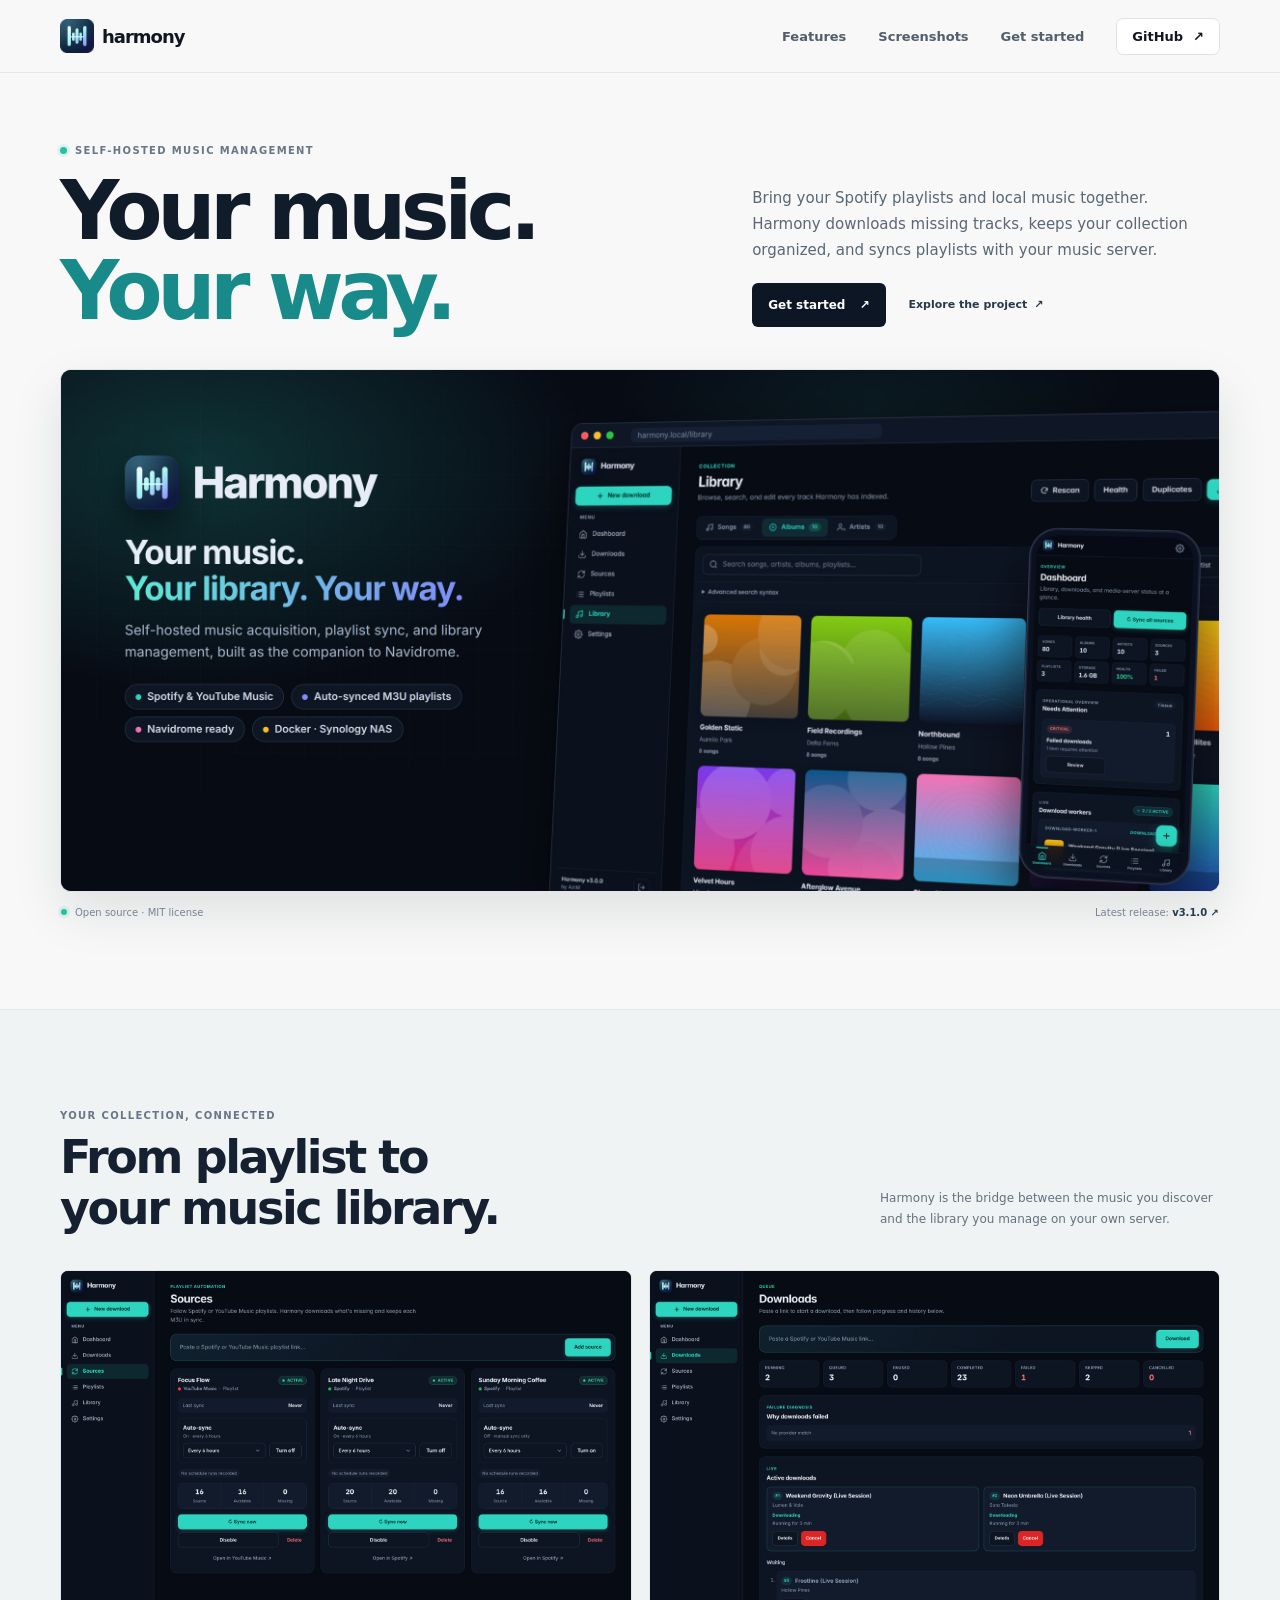
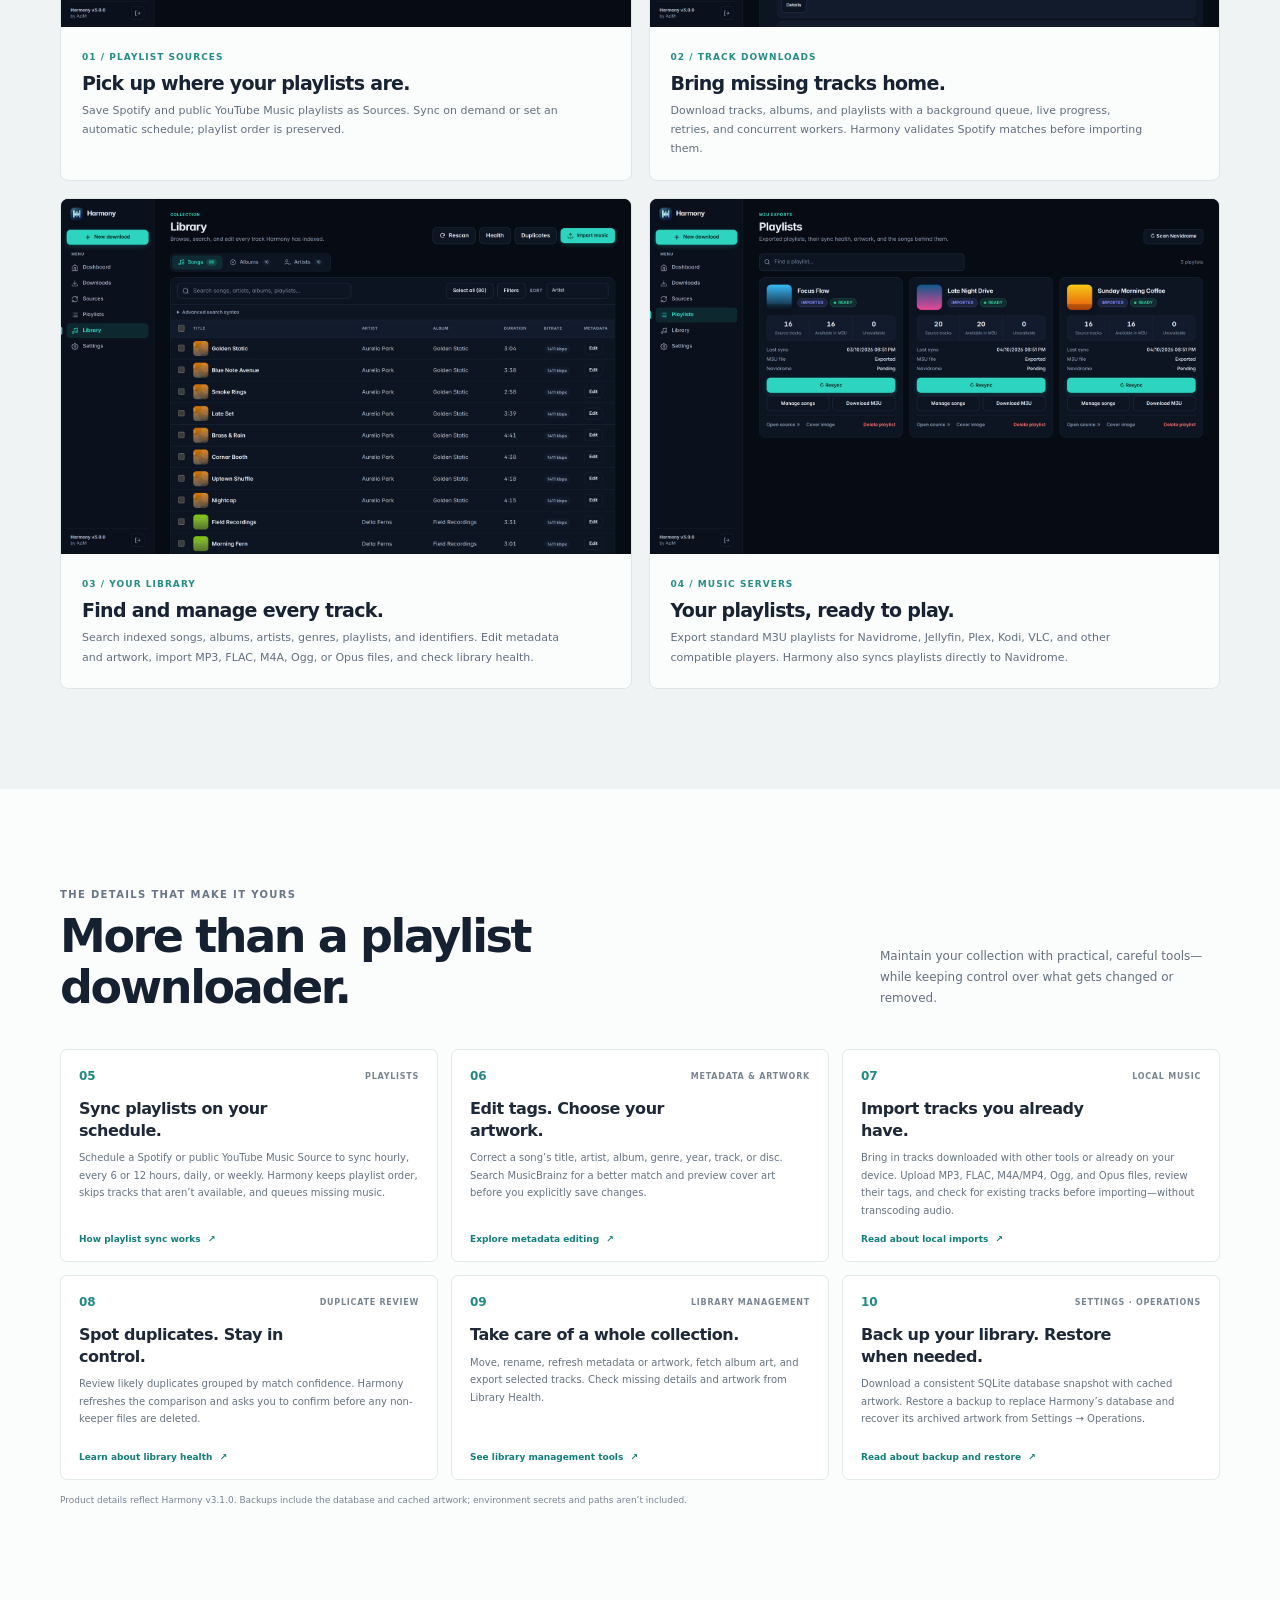
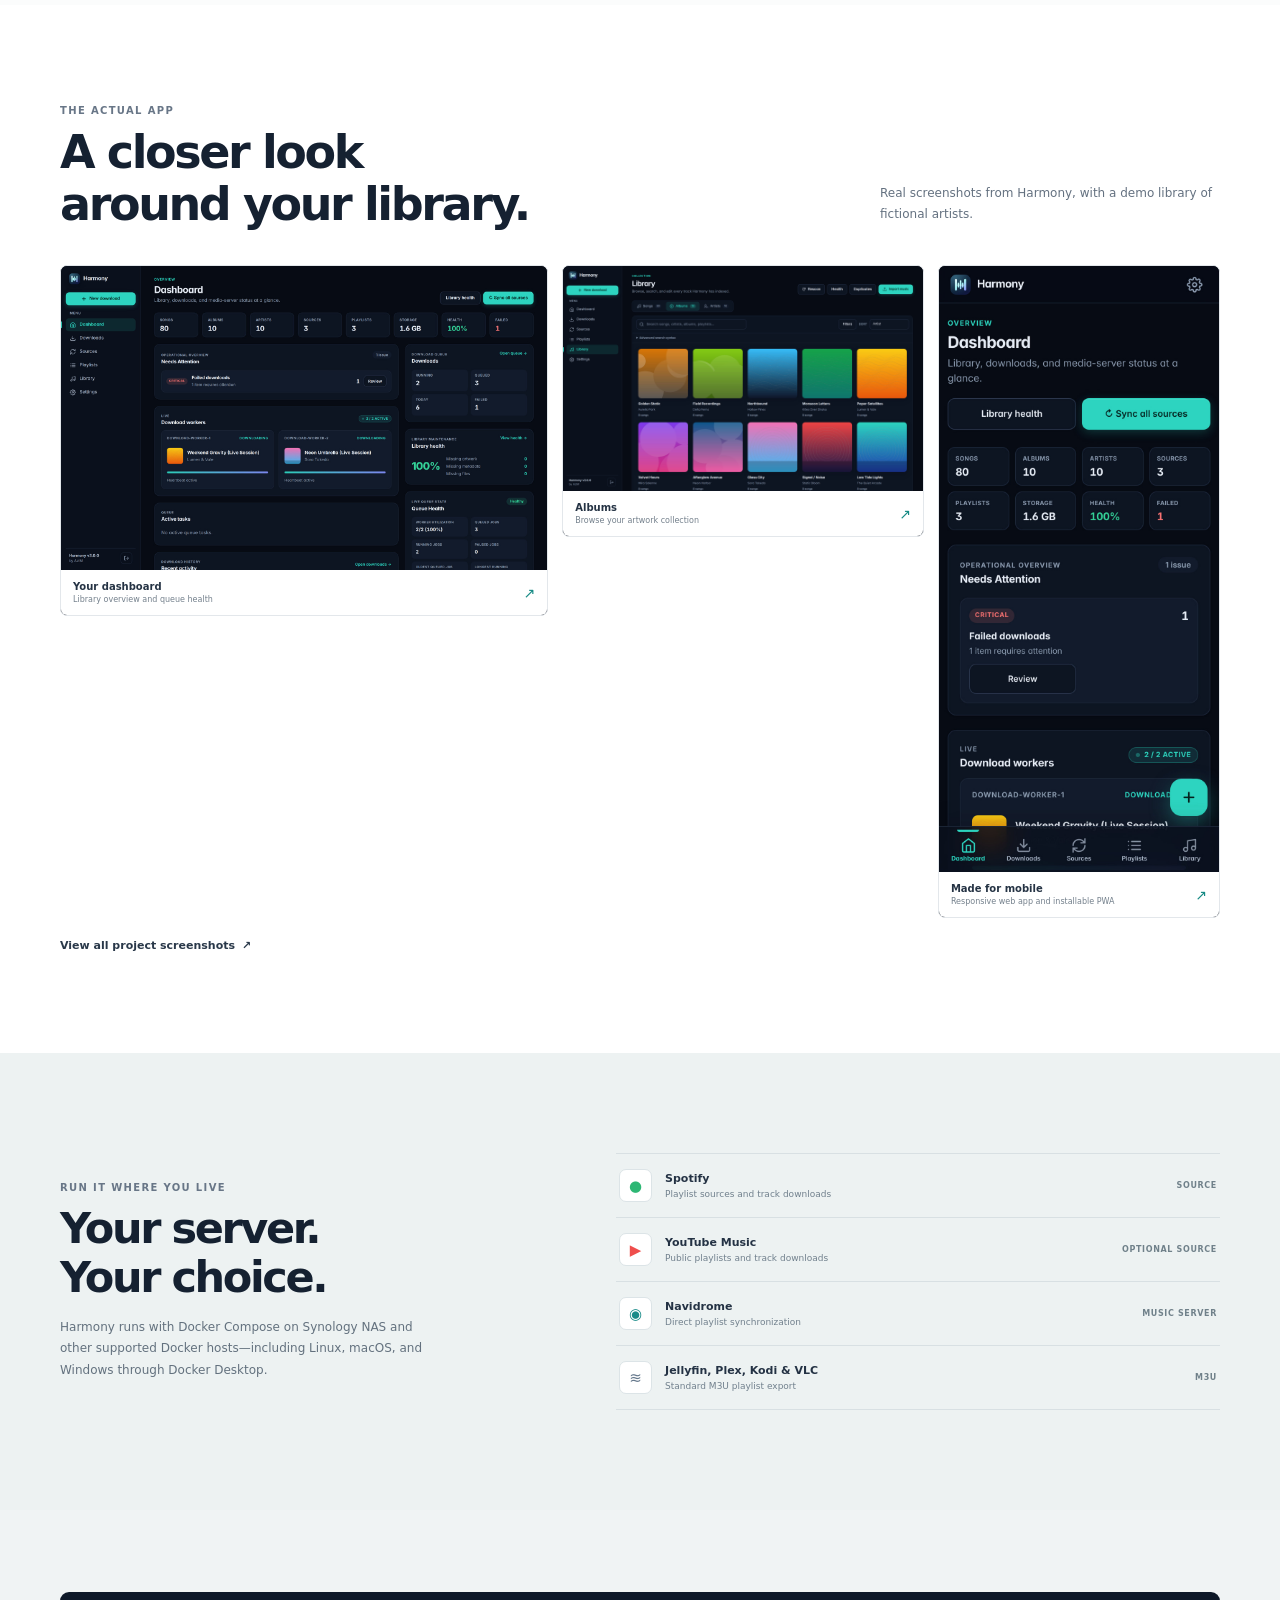
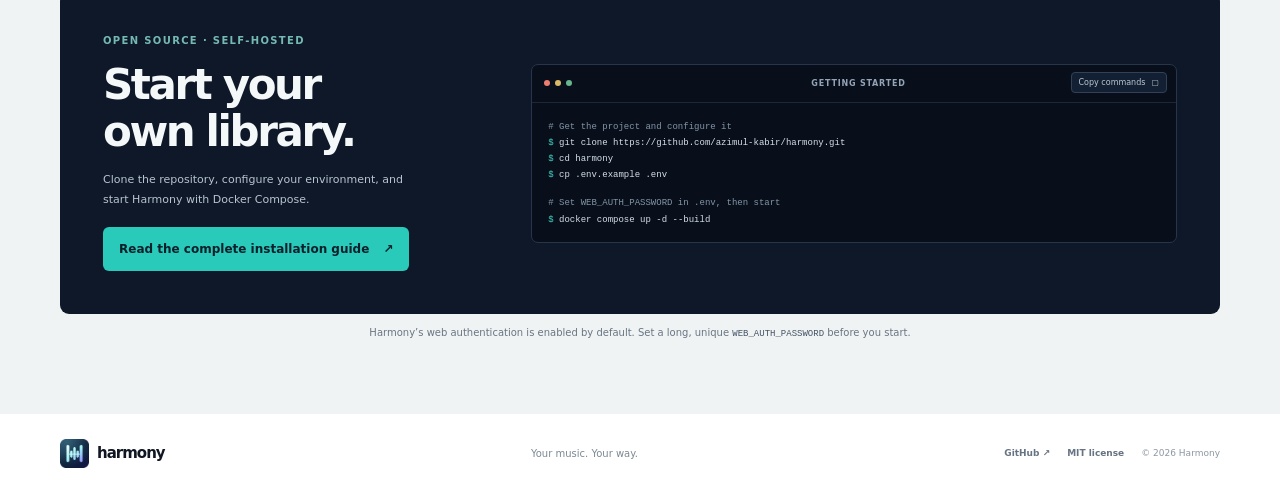
==== index.html @ 3bcc6cc0 "Build Harmony project landing page Use project screenshots and document Harmony features.  Co-author" ====
<!doctype html>
<html lang="en">
  <head>
    <meta charset="utf-8">
    <meta name="viewport" content="width=device-width, initial-scale=1">
    <meta name="theme-color" content="#f7f8f7">
    <meta name="description" content="Harmony is a self-hosted music management platform that downloads, synchronizes, organizes, and manages your Spotify library for Navidrome and other media servers.">
    <title>Harmony — Your music. Your way.</title>
    <link rel="icon" type="image/png" href="assets/logo.png">
    <link rel="stylesheet" href="styles.css">
    <script src="script.js" defer></script>
  </head>
  <body>
    <header class="site-header">
      <nav class="nav container" aria-label="Main navigation">
        <a class="brand" href="#" aria-label="Harmony home">
          <img src="assets/logo.png" alt="" width="36" height="36">
          <span>harmony</span>
        </a>
        <button class="menu-toggle" type="button" aria-expanded="false" aria-controls="nav-links" aria-label="Open navigation">
          <span></span><span></span>
        </button>
        <div class="nav-links" id="nav-links">
          <a href="#features">Features</a>
          <a href="#screenshots">Screenshots</a>
          <a href="#setup">Get started</a>
          <a class="nav-github" href="https://github.com/azimul-kabir/harmony" target="_blank" rel="noreferrer">
            GitHub <span aria-hidden="true">↗</span>
          </a>
        </div>
      </nav>
    </header>

    <main>
      <section class="hero">
        <div class="container">
          <div class="hero-heading">
            <div>
              <p class="eyebrow"><span class="live-dot"></span> SELF-HOSTED MUSIC MANAGEMENT</p>
              <h1>Your music.<br><span>Your way.</span></h1>
            </div>
            <div class="hero-intro">
              <p>Bring your Spotify playlists and local music together. Harmony downloads missing tracks, keeps your collection organized, and syncs playlists with your music server.</p>
              <div class="hero-actions">
                <a class="button button-dark" href="#setup">Get started <span aria-hidden="true">↗</span></a>
                <a class="text-link" href="https://github.com/azimul-kabir/harmony" target="_blank" rel="noreferrer">Explore the project <span aria-hidden="true">↗</span></a>
              </div>
            </div>
          </div>

          <figure class="hero-image">
            <img src="assets/hero.jpg" alt="Harmony's original project hero artwork, showing its desktop and mobile music-management interface" width="2400" height="1080" fetchpriority="high">
          </figure>

          <div class="hero-meta">
            <span><span class="live-dot"></span> Open source · MIT license</span>
            <span class="hero-release">Latest release: <a href="https://github.com/azimul-kabir/harmony/releases/tag/v3.1.0" target="_blank" rel="noreferrer">v3.1.0 ↗</a></span>
          </div>
        </div>
      </section>

      <section class="features section-pad" id="features">
        <div class="container">
          <div class="section-heading">
            <div>
              <p class="eyebrow">YOUR COLLECTION, CONNECTED</p>
              <h2>From playlist to<br>your music library.</h2>
            </div>
            <p>Harmony is the bridge between the music you discover and the library you manage on your own server.</p>
          </div>

          <div class="feature-grid">
            <article class="feature-card">
              <div class="feature-image"><img src="assets/screenshots/desktop-sources.jpg" alt="Harmony Sources page with saved playlists and synchronization controls" width="1600" height="1000" loading="lazy"></div>
              <div class="feature-copy">
                <span class="feature-number">01 / PLAYLIST SOURCES</span>
                <h3>Pick up where your playlists are.</h3>
                <p>Save Spotify and public YouTube Music playlists as Sources. Sync on demand or set an automatic schedule; playlist order is preserved.</p>
              </div>
            </article>

            <article class="feature-card">
              <div class="feature-image"><img src="assets/screenshots/desktop-downloads.jpg" alt="Harmony Downloads page with queue status and track-download details" width="1600" height="1000" loading="lazy"></div>
              <div class="feature-copy">
                <span class="feature-number">02 / TRACK DOWNLOADS</span>
                <h3>Bring missing tracks home.</h3>
                <p>Download tracks, albums, and playlists with a background queue, live progress, retries, and concurrent workers. Harmony validates Spotify matches before importing them.</p>
              </div>
            </article>

            <article class="feature-card">
              <div class="feature-image"><img src="assets/screenshots/desktop-library.jpg" alt="Harmony Library showing searchable and editable indexed tracks" width="1600" height="1000" loading="lazy"></div>
              <div class="feature-copy">
                <span class="feature-number">03 / YOUR LIBRARY</span>
                <h3>Find and manage every track.</h3>
                <p>Search indexed songs, albums, artists, genres, playlists, and identifiers. Edit metadata and artwork, import MP3, FLAC, M4A, Ogg, or Opus files, and check library health.</p>
              </div>
            </article>

            <article class="feature-card">
              <div class="feature-image"><img src="assets/screenshots/desktop-playlists.jpg" alt="Harmony Playlists page with exported playlists and synchronization status" width="1600" height="1000" loading="lazy"></div>
              <div class="feature-copy">
                <span class="feature-number">04 / MUSIC SERVERS</span>
                <h3>Your playlists, ready to play.</h3>
                <p>Export standard M3U playlists for Navidrome, Jellyfin, Plex, Kodi, VLC, and other compatible players. Harmony also syncs playlists directly to Navidrome.</p>
              </div>
            </article>
          </div>
        </div>
      </section>

      <section class="feature-details section-pad" id="feature-details">
        <div class="container">
          <div class="section-heading">
            <div>
              <p class="eyebrow">THE DETAILS THAT MAKE IT YOURS</p>
              <h2>More than a playlist<br>downloader.</h2>
            </div>
            <p>Maintain your collection with practical, careful tools—while keeping control over what gets changed or removed.</p>
          </div>

          <div class="capability-grid">
            <article class="capability-card">
              <div class="capability-top"><span class="capability-index">05</span><span class="capability-tag">PLAYLISTS</span></div>
              <h3>Sync playlists on your schedule.</h3>
              <p>Schedule a Spotify or public YouTube Music Source to sync hourly, every 6 or 12 hours, daily, or weekly. Harmony keeps playlist order, skips tracks that aren’t available, and queues missing music.</p>
              <a class="capability-link" href="https://github.com/azimul-kabir/harmony#playlist-management" target="_blank" rel="noreferrer">How playlist sync works <span aria-hidden="true">↗</span></a>
            </article>
            <article class="capability-card">
              <div class="capability-top"><span class="capability-index">06</span><span class="capability-tag">METADATA &amp; ARTWORK</span></div>
              <h3>Edit tags. Choose your artwork.</h3>
              <p>Correct a song’s title, artist, album, genre, year, track, or disc. Search MusicBrainz for a better match and preview cover art before you explicitly save changes.</p>
              <a class="capability-link" href="https://github.com/azimul-kabir/harmony#edit-metadata-and-artwork" target="_blank" rel="noreferrer">Explore metadata editing <span aria-hidden="true">↗</span></a>
            </article>
            <article class="capability-card">
              <div class="capability-top"><span class="capability-index">07</span><span class="capability-tag">LOCAL MUSIC</span></div>
              <h3>Import tracks you already have.</h3>
              <p>Bring in tracks downloaded with other tools or already on your device. Upload MP3, FLAC, M4A/MP4, Ogg, and Opus files, review their tags, and check for existing tracks before importing—without transcoding audio.</p>
              <a class="capability-link" href="https://github.com/azimul-kabir/harmony#L163" target="_blank" rel="noreferrer">Read about local imports <span aria-hidden="true">↗</span></a>
            </article>
            <article class="capability-card">
              <div class="capability-top"><span class="capability-index">08</span><span class="capability-tag">DUPLICATE REVIEW</span></div>
              <h3>Spot duplicates. Stay in control.</h3>
              <p>Review likely duplicates grouped by match confidence. Harmony refreshes the comparison and asks you to confirm before any non-keeper files are deleted.</p>
              <a class="capability-link" href="https://github.com/azimul-kabir/harmony#analytics-and-library-health" target="_blank" rel="noreferrer">Learn about library health <span aria-hidden="true">↗</span></a>
            </article>
            <article class="capability-card">
              <div class="capability-top"><span class="capability-index">09</span><span class="capability-tag">LIBRARY MANAGEMENT</span></div>
              <h3>Take care of a whole collection.</h3>
              <p>Move, rename, refresh metadata or artwork, fetch album art, and export selected tracks. Check missing details and artwork from Library Health.</p>
              <a class="capability-link" href="https://github.com/azimul-kabir/harmony#bulk-library-operations" target="_blank" rel="noreferrer">See library management tools <span aria-hidden="true">↗</span></a>
            </article>
            <article class="capability-card">
              <div class="capability-top"><span class="capability-index">10</span><span class="capability-tag">SETTINGS · OPERATIONS</span></div>
              <h3>Back up your library. Restore when needed.</h3>
              <p>Download a consistent SQLite database snapshot with cached artwork. Restore a backup to replace Harmony’s database and recover its archived artwork from Settings → Operations.</p>
              <a class="capability-link" href="https://github.com/azimul-kabir/harmony/blob/main/docs/releases/v3.1.0.md#operations" target="_blank" rel="noreferrer">Read about backup and restore <span aria-hidden="true">↗</span></a>
            </article>
          </div>
          <p class="capability-footnote">Product details reflect Harmony v3.1.0. Backups include the database and cached artwork; environment secrets and paths aren’t included.</p>
        </div>
      </section>

      <section class="library-showcase section-pad" id="screenshots">
        <div class="container">
          <div class="section-heading">
            <div>
              <p class="eyebrow">THE ACTUAL APP</p>
              <h2>A closer look<br>around your library.</h2>
            </div>
            <p>Real screenshots from Harmony, with a demo library of fictional artists.</p>
          </div>
          <div class="screenshot-grid">
            <figure class="screenshot-card screenshot-wide">
              <img src="assets/screenshots/desktop-dashboard.jpg" alt="Harmony dashboard with library totals, live download workers, and queue health" width="1600" height="1000" loading="lazy">
              <figcaption><span><strong>Your dashboard</strong><small>Library overview and queue health</small></span><span class="image-arrow" aria-hidden="true">↗</span></figcaption>
            </figure>
            <figure class="screenshot-card">
              <img src="assets/screenshots/desktop-albums.jpg" alt="Harmony album grid with locally cached album artwork" width="1600" height="1000" loading="lazy">
              <figcaption><span><strong>Albums</strong><small>Browse your artwork collection</small></span><span class="image-arrow" aria-hidden="true">↗</span></figcaption>
            </figure>
            <figure class="screenshot-card mobile-shot">
              <img src="assets/screenshots/mobile-dashboard.jpg" alt="Harmony mobile dashboard, with compact library stats and bottom navigation" width="800" height="1000" loading="lazy">
              <figcaption><span><strong>Made for mobile</strong><small>Responsive web app and installable PWA</small></span><span class="image-arrow" aria-hidden="true">↗</span></figcaption>
            </figure>
          </div>
          <a class="text-link full-gallery-link" href="https://github.com/azimul-kabir/harmony/tree/main/docs/images/screenshots" target="_blank" rel="noreferrer">View all project screenshots <span aria-hidden="true">↗</span></a>
        </div>
      </section>

      <section class="integrations section-pad">
        <div class="container integrations-grid">
          <div class="integrations-copy">
            <p class="eyebrow">RUN IT WHERE YOU LIVE</p>
            <h2>Your server.<br>Your choice.</h2>
            <p>Harmony runs with Docker Compose on Synology NAS and other supported Docker hosts—including Linux, macOS, and Windows through Docker Desktop.</p>
          </div>
          <div class="integration-list">
            <div class="integration-row"><span class="integration-mark mark-spotify">●</span><span><strong>Spotify</strong><small>Playlist sources and track downloads</small></span><span class="integration-type">SOURCE</span></div>
            <div class="integration-row"><span class="integration-mark mark-youtube">▶</span><span><strong>YouTube Music</strong><small>Public playlists and track downloads</small></span><span class="integration-type">OPTIONAL SOURCE</span></div>
            <div class="integration-row"><span class="integration-mark mark-navidrome">◉</span><span><strong>Navidrome</strong><small>Direct playlist synchronization</small></span><span class="integration-type">MUSIC SERVER</span></div>
            <div class="integration-row"><span class="integration-mark mark-m3u">≋</span><span><strong>Jellyfin, Plex, Kodi &amp; VLC</strong><small>Standard M3U playlist export</small></span><span class="integration-type">M3U</span></div>
          </div>
        </div>
      </section>

      <section class="setup section-pad" id="setup">
        <div class="container">
          <div class="setup-card">
            <div class="setup-copy">
              <p class="eyebrow">OPEN SOURCE · SELF-HOSTED</p>
              <h2>Start your<br>own library.</h2>
              <p>Clone the repository, configure your environment, and start Harmony with Docker Compose.</p>
              <a class="button button-light" href="https://github.com/azimul-kabir/harmony#installation" target="_blank" rel="noreferrer">Read the complete installation guide <span aria-hidden="true">↗</span></a>
            </div>
            <div class="terminal-card">
              <div class="terminal-bar"><span class="terminal-lights"><i></i><i></i><i></i></span><span>GETTING STARTED</span><span class="terminal-shell">bash</span></div>
              <div class="terminal-content">
                <p><span class="terminal-comment"># Get the project and configure it</span><br><span class="terminal-prompt">$</span> git clone https://github.com/azimul-kabir/harmony.git<br><span class="terminal-prompt">$</span> cd harmony<br><span class="terminal-prompt">$</span> cp .env.example .env</p>
                <p><span class="terminal-comment"># Set WEB_AUTH_PASSWORD in .env, then start</span><br><span class="terminal-prompt">$</span> docker compose up -d --build</p>
              </div>
              <button class="copy-button" type="button" data-copy="git clone https://github.com/azimul-kabir/harmony.git&#10;cd harmony&#10;cp .env.example .env&#10;# Set WEB_AUTH_PASSWORD in .env&#10;docker compose up -d --build">
                <span class="copy-label" aria-live="polite">Copy commands</span><span aria-hidden="true">▢</span>
              </button>
            </div>
          </div>
          <p class="setup-note">Harmony’s web authentication is enabled by default. Set a long, unique <code>WEB_AUTH_PASSWORD</code> before you start.</p>
        </div>
      </section>
    </main>

    <footer class="site-footer">
      <div class="container footer-inner">
        <a class="brand footer-brand" href="#"><img src="assets/logo.png" alt="" width="30" height="30"><span>harmony</span></a>
        <p>Your music. Your way.</p>
        <div class="footer-links">
          <a href="https://github.com/azimul-kabir/harmony" target="_blank" rel="noreferrer">GitHub ↗</a>
          <a href="https://github.com/azimul-kabir/harmony#license" target="_blank" rel="noreferrer">MIT license</a>
          <span>© <span id="year"></span> Harmony</span>
        </div>
      </div>
    </footer>
  </body>
</html>
---- styles.css ----
:root {
  color-scheme: light;
  --paper: #f7f8f7;
  --white: #fff;
  --ink: #101722;
  --muted: #637080;
  --line: #e4e8ec;
  --navy: #0d1625;
  --teal: #25c9b9;
  --teal-dark: #107f7b;
  --font-body: 'Avenir Next', Avenir, system-ui, sans-serif;
  --font-display: 'Avenir Next', Avenir, system-ui, sans-serif;
}

* { box-sizing: border-box; }
html { scroll-behavior: smooth; scroll-padding-top: 88px; }
body { margin: 0; background: var(--paper); color: var(--ink); font-family: var(--font-body); font-size: 15px; -webkit-font-smoothing: antialiased; }
a { color: inherit; text-decoration: none; }
button { font: inherit; }
img { display: block; max-width: 100%; }
.container { width: min(1160px, calc(100% - 64px)); margin: 0 auto; }
.site-header { position: sticky; z-index: 10; top: 0; border-bottom: 1px solid rgba(15, 25, 39, .08); background: rgba(247, 248, 247, .92); backdrop-filter: blur(16px); }
.nav { height: 72px; display: flex; align-items: center; justify-content: space-between; }
.brand { display: inline-flex; align-items: center; gap: 8px; font-family: var(--font-display); font-size: 18px; font-weight: 800; letter-spacing: -1px; }
.brand img { width: 34px; height: 34px; object-fit: contain; }
.nav-links { display: flex; align-items: center; gap: 32px; color: #515e6c; font-size: 13px; font-weight: 600; }
.nav-links a:not(.nav-github):hover, .footer-links a:hover { color: var(--teal-dark); }
.nav-github { display: inline-flex; align-items: center; gap: 10px; padding: 10px 15px; border: 1px solid #dce2e8; border-radius: 7px; color: var(--ink); background: white; }
.nav-github:hover { border-color: #aebdc8; }
.menu-toggle { display: none; }
.hero { padding: 72px 0 0; }
.hero-heading { display: grid; grid-template-columns: 1fr .74fr; gap: 60px; align-items: end; margin-bottom: 37px; }
.eyebrow { display: flex; align-items: center; gap: 8px; margin: 0 0 15px; color: #687687; font-size: 10px; font-weight: 700; letter-spacing: 1.35px; }
.live-dot { width: 7px; height: 7px; flex: 0 0 7px; border-radius: 50%; background: #25bfa4; box-shadow: 0 0 0 3px rgba(37, 191, 164, .12); }
h1, h2, h3, p { margin-top: 0; }
h1, h2, h3 { font-family: var(--font-display); }
.hero h1 { margin: 0; color: #111c2a; font-size: clamp(54px, 7vw, 82px); font-weight: 600; letter-spacing: -5.5px; line-height: .98; }
.hero h1 span { color: #178a89; }
.hero-intro { padding-bottom: 5px; }
.hero-intro > p { max-width: 450px; margin-bottom: 19px; color: #596776; font-size: 15px; line-height: 1.75; }
.hero-actions { display: flex; align-items: center; gap: 23px; }
.button { min-height: 44px; display: inline-flex; align-items: center; justify-content: center; gap: 14px; padding: 0 16px; border-radius: 6px; font-size: 12px; font-weight: 700; transition: background .2s ease, transform .2s ease; }
.button:hover { transform: translateY(-1px); }
.button-dark { background: var(--navy); color: white; }
.button-dark:hover { background: #202e41; }
.text-link { display: inline-flex; align-items: center; gap: 7px; color: #293849; font-size: 11px; font-weight: 700; }
.text-link:hover { color: var(--teal-dark); }
.hero-image { overflow: hidden; margin: 0; border: 1px solid #e2e6e8; border-radius: 11px; background: #111925; box-shadow: 0 20px 50px rgba(24, 39, 52, .1); }
.hero-image img { width: 100%; height: auto; }
.hero-meta { display: flex; justify-content: space-between; padding: 15px 1px 0; color: #778392; font-size: 10px; }
.hero-meta > span:first-child { display: flex; align-items: center; gap: 8px; }
.hero-meta .live-dot { width: 6px; height: 6px; flex-basis: 6px; }
.hero-release a { color: #283c50; font-weight: 700; }
.section-pad { padding: 100px 0; }
.features { margin-top: 91px; border-top: 1px solid var(--line); background: #f0f3f4; }
.section-heading { display: flex; justify-content: space-between; align-items: end; gap: 32px; margin-bottom: 35px; }
.section-heading .eyebrow { margin-bottom: 11px; }
.section-heading h2, .integrations h2, .setup h2 { margin: 0; color: #152131; font-size: clamp(34px, 4vw, 46px); font-weight: 600; letter-spacing: -2.4px; line-height: 1.12; }
.section-heading > p { max-width: 340px; margin: 0 0 5px; color: #647180; font-size: 12px; line-height: 1.75; }
.feature-grid { display: grid; grid-template-columns: repeat(2, minmax(0, 1fr)); gap: 17px; }
.feature-card { overflow: hidden; border: 1px solid #e0e5e9; border-radius: 8px; background: #fbfcfc; }
.feature-image { overflow: hidden; aspect-ratio: 1.6; background: var(--navy); }
.feature-image img { width: 100%; height: 100%; object-fit: cover; object-position: top center; transition: transform .35s ease; }
.feature-card:hover .feature-image img { transform: scale(1.018); }
.feature-copy { padding: 19px 21px 21px; }
.feature-number { color: #278b89; font-size: 9px; font-weight: 700; letter-spacing: 1.05px; }
.feature-copy h3 { margin: 8px 0 7px; color: #172333; font-size: 19px; font-weight: 600; letter-spacing: -.7px; }
.feature-copy p { max-width: 480px; margin: 0; color: #627081; font-size: 11px; line-height: 1.75; }
.feature-details { background: #fbfcfc; }
.capability-grid { display: grid; grid-template-columns: repeat(3, minmax(0, 1fr)); gap: 13px; }
.capability-card { display: flex; min-width: 0; flex-direction: column; min-height: 205px; padding: 19px 18px 17px; border: 1px solid #e2e7ea; border-radius: 7px; background: #fff; }
.capability-top { display: flex; align-items: center; justify-content: space-between; gap: 8px; margin-bottom: 15px; }
.capability-index { color: #218982; font-family: var(--font-display); font-size: 12px; font-weight: 700; }
.capability-tag { color: #788592; font-size: 8px; font-weight: 700; letter-spacing: .75px; }
.capability-card h3 { max-width: 270px; margin: 0 0 8px; color: #1d2938; font-size: 16px; font-weight: 600; letter-spacing: -.45px; line-height: 1.35; }
.capability-card > p:not(.capability-footnote) { margin: 0 0 15px; color: #657382; font-size: 10px; line-height: 1.75; }
.capability-link { display: inline-flex; align-items: center; gap: 7px; align-self: flex-start; margin-top: auto; color: #137e7b; font-size: 9px; font-weight: 700; }
.capability-link:hover { color: #0c5654; }
.capability-footnote { margin: 15px 0 0; color: #788491; font-size: 9px; }
.library-showcase { background: #fff; }
.screenshot-grid { display: grid; grid-template-columns: 1.35fr 1fr .78fr; gap: 14px; align-items: start; }
.screenshot-card { min-width: 0; overflow: hidden; margin: 0; border: 1px solid #e3e7eb; border-radius: 7px; background: #0d1420; }
.screenshot-card > img { width: 100%; height: auto; }
.screenshot-card figcaption { display: flex; align-items: center; justify-content: space-between; gap: 10px; padding: 11px 12px; background: #fff; }
.screenshot-card figcaption > span:first-child { display: flex; min-width: 0; flex-direction: column; gap: 3px; }
.screenshot-card figcaption strong { color: #253344; font-size: 10px; }
.screenshot-card figcaption small { color: #74808c; font-size: 8px; }
.image-arrow { color: #158a84; font-size: 14px; }
.full-gallery-link { margin-top: 21px; }
.integrations { background: #edf2f2; }
.integrations-grid { display: grid; grid-template-columns: .78fr 1fr; gap: 85px; align-items: center; }
.integrations-copy .eyebrow { margin-bottom: 11px; }
.integrations h2 { font-size: 43px; }
.integrations-copy > p:last-child { max-width: 375px; margin: 16px 0 0; color: #63717e; font-size: 12px; line-height: 1.8; }
.integration-list { border-top: 1px solid #d8e0e3; }
.integration-row { display: flex; align-items: center; gap: 13px; padding: 15px 3px; border-bottom: 1px solid #d8e0e3; }
.integration-mark { width: 33px; height: 33px; display: grid; flex: 0 0 33px; place-items: center; border: 1px solid #dce4e7; border-radius: 7px; background: #fff; font-size: 15px; }
.mark-spotify { color: #2db774; }
.mark-youtube { color: #ef4e4c; }
.mark-navidrome { color: #188b88; }
.mark-m3u { color: #65788c; }
.integration-row > span:nth-child(2) { display: flex; min-width: 0; flex: 1; flex-direction: column; gap: 4px; }
.integration-row strong { color: #243244; font-size: 11px; }
.integration-row small { color: #71808d; font-size: 9px; }
.integration-type { color: #70818a; font-size: 8px; font-weight: 700; letter-spacing: .65px; text-align: right; }
.setup { padding: 82px 0 75px; background: #f0f3f4; }
.setup-card { display: grid; grid-template-columns: .74fr 1.26fr; gap: 49px; align-items: center; padding: 43px; border-radius: 9px; background: #0e1828; color: white; }
.setup .eyebrow { color: #75b9b3; }
.setup h2 { color: #f5f8f9; font-size: 42px; }
.setup-copy > p:not(.eyebrow) { max-width: 310px; margin: 15px 0 18px; color: #b8c3d0; font-size: 11px; line-height: 1.75; }
.button-light { background: #2acabb; color: #09202a; }
.button-light:hover { background: #72e1d4; }
.terminal-card { position: relative; overflow: hidden; border: 1px solid #26354a; border-radius: 7px; background: #080f1b; }
.terminal-bar { height: 38px; display: flex; align-items: center; justify-content: space-between; padding: 0 12px; border-bottom: 1px solid #1c2837; color: #94a4b7; font-size: 8px; font-weight: 700; letter-spacing: .8px; }
.terminal-lights { display: flex; gap: 5px; }
.terminal-lights i { width: 6px; height: 6px; border-radius: 50%; background: #546c7d; }
.terminal-lights i:first-child { background: #ec7d70; }
.terminal-lights i:nth-child(2) { background: #d9ba68; }
.terminal-lights i:nth-child(3) { background: #67b68d; }
.terminal-shell { color: #8092a6; font-weight: 500; letter-spacing: 0; }
.terminal-content { padding: 16px 16px 14px; }
.terminal-content p { margin: 0 0 12px; color: #d6dfe9; font-family: 'SFMono-Regular', Consolas, monospace; font-size: 9px; line-height: 1.8; overflow-wrap: anywhere; }
.terminal-content p:last-child { margin-bottom: 0; }
.terminal-comment { color: #8295a6; }
.terminal-prompt { color: #43d2c3; }
.copy-button { position: absolute; top: 7px; right: 9px; display: inline-flex; align-items: center; gap: 6px; padding: 5px 7px; border: 1px solid #314156; border-radius: 4px; background: #132033; color: #b8c8d3; cursor: pointer; font-size: 8px; }
.copy-button:hover { border-color: #398d89; color: white; }
.setup-note { margin: 13px 0 0; color: #687582; font-size: 10px; text-align: center; }
.setup-note code { color: #425263; font-family: 'SFMono-Regular', Consolas, monospace; font-size: 9px; }
.site-footer { padding: 25px 0; background: white; }
.footer-inner { display: flex; align-items: center; justify-content: space-between; gap: 20px; }
.footer-brand { font-size: 15px; }
.footer-brand img { width: 29px; height: 29px; }
.footer-inner > p { margin: 0; color: #7c8893; font-size: 10px; }
.footer-links { display: flex; align-items: center; gap: 17px; color: #667382; font-size: 9px; }
.footer-links a { font-weight: 600; }
.footer-links span { color: #8b96a1; }

@media (prefers-reduced-motion: reduce) {
  *, *::before, *::after { scroll-behavior: auto !important; animation-duration: .01ms !important; animation-iteration-count: 1 !important; transition-duration: .01ms !important; }
}
@media (max-width: 840px) {
  .container { width: min(100% - 44px, 680px); }
  .hero { padding-top: 54px; }
  .hero-heading { grid-template-columns: 1fr; gap: 19px; }
  .hero-intro { max-width: 550px; }
  .hero-intro > p { margin-bottom: 14px; }
  .section-pad { padding: 77px 0; }
  .features { margin-top: 68px; }
  .section-heading { align-items: start; flex-direction: column; gap: 12px; }
  .section-heading > p { max-width: 440px; }
  .screenshot-grid { grid-template-columns: 1fr 1fr; align-items: start; }
  .screenshot-wide { grid-column: span 2; }
  .mobile-shot { width: 73%; justify-self: center; }
  .integrations-grid { grid-template-columns: 1fr; gap: 32px; }
  .integrations-copy > p:last-child { max-width: 490px; }
  .setup-card { grid-template-columns: 1fr; gap: 26px; padding: 32px; }
  .setup-copy > p:not(.eyebrow) { max-width: 510px; }
  .footer-inner { flex-wrap: wrap; }
}
@media (max-width: 600px) {
  .container { width: calc(100% - 36px); }
  .nav { height: 64px; }
  .menu-toggle { width: 38px; height: 38px; display: flex; flex-direction: column; align-items: center; justify-content: center; gap: 5px; border: 1px solid #dbe1e5; border-radius: 6px; background: transparent; cursor: pointer; }
  .menu-toggle span { width: 16px; height: 1.5px; background: #1a2633; transition: transform .2s ease; }
  .menu-toggle[aria-expanded="true"] span:first-child { transform: translateY(3.25px) rotate(45deg); }
  .menu-toggle[aria-expanded="true"] span:last-child { transform: translateY(-3.25px) rotate(-45deg); }
  .nav-links { position: absolute; top: 63px; right: 0; left: 0; display: none; flex-direction: column; align-items: stretch; gap: 0; padding: 8px 18px 16px; border-bottom: 1px solid var(--line); background: var(--paper); }
  .nav-links.is-open { display: flex; }
  .nav-links > a:not(.nav-github) { padding: 13px 0; border-bottom: 1px solid var(--line); }
  .nav-github { justify-content: center; margin-top: 11px; }
  .hero { padding-top: 43px; }
  .hero-heading { gap: 16px; margin-bottom: 25px; }
  .hero h1 { font-size: clamp(54px, 13vw, 72px); letter-spacing: -4px; }
  .hero-intro > p { font-size: 13px; }
  .hero-actions { flex-wrap: wrap; gap: 13px; }
  .hero-image { margin-right: -3px; margin-left: -3px; border-radius: 6px; }
  .hero-meta { align-items: start; gap: 12px; font-size: 9px; }
  .section-pad { padding: 61px 0; }
  .features { margin-top: 58px; }
  .section-heading h2, .integrations h2, .setup h2 { font-size: 35px; letter-spacing: -1.8px; }
  .feature-grid { grid-template-columns: 1fr; gap: 13px; }
  .capability-grid { grid-template-columns: 1fr; gap: 10px; }
  .capability-card { min-height: 0; padding: 17px; }
  .capability-top { margin-bottom: 11px; }
  .feature-image { aspect-ratio: 1.47; }
  .feature-copy { padding: 16px; }
  .feature-copy h3 { font-size: 17px; }
  .feature-copy p { font-size: 10px; }
  .screenshot-grid { grid-template-columns: 1fr; gap: 13px; }
  .screenshot-wide { grid-column: span 1; }
  .mobile-shot { width: 68%; }
  .integration-row { gap: 9px; padding: 13px 1px; }
  .integration-mark { width: 30px; height: 30px; flex-basis: 30px; font-size: 13px; }
  .integration-row strong { font-size: 10px; }
  .integration-row small { font-size: 8px; }
  .integration-type { font-size: 7px; letter-spacing: .3px; }
  .setup { padding: 58px 0; }
  .setup-card { gap: 23px; padding: 25px 18px; }
  .setup-copy > p:not(.eyebrow) { max-width: 340px; }
  .terminal-content { padding: 15px 11px 13px; }
  .terminal-content p { font-size: 8px; }
  .copy-button { top: 7px; right: 6px; gap: 4px; padding: 4px; font-size: 7px; }
  .footer-inner { justify-content: space-between; }
  .footer-inner > p { order: 3; width: 100%; }
  .footer-links { gap: 12px; font-size: 8px; }
}
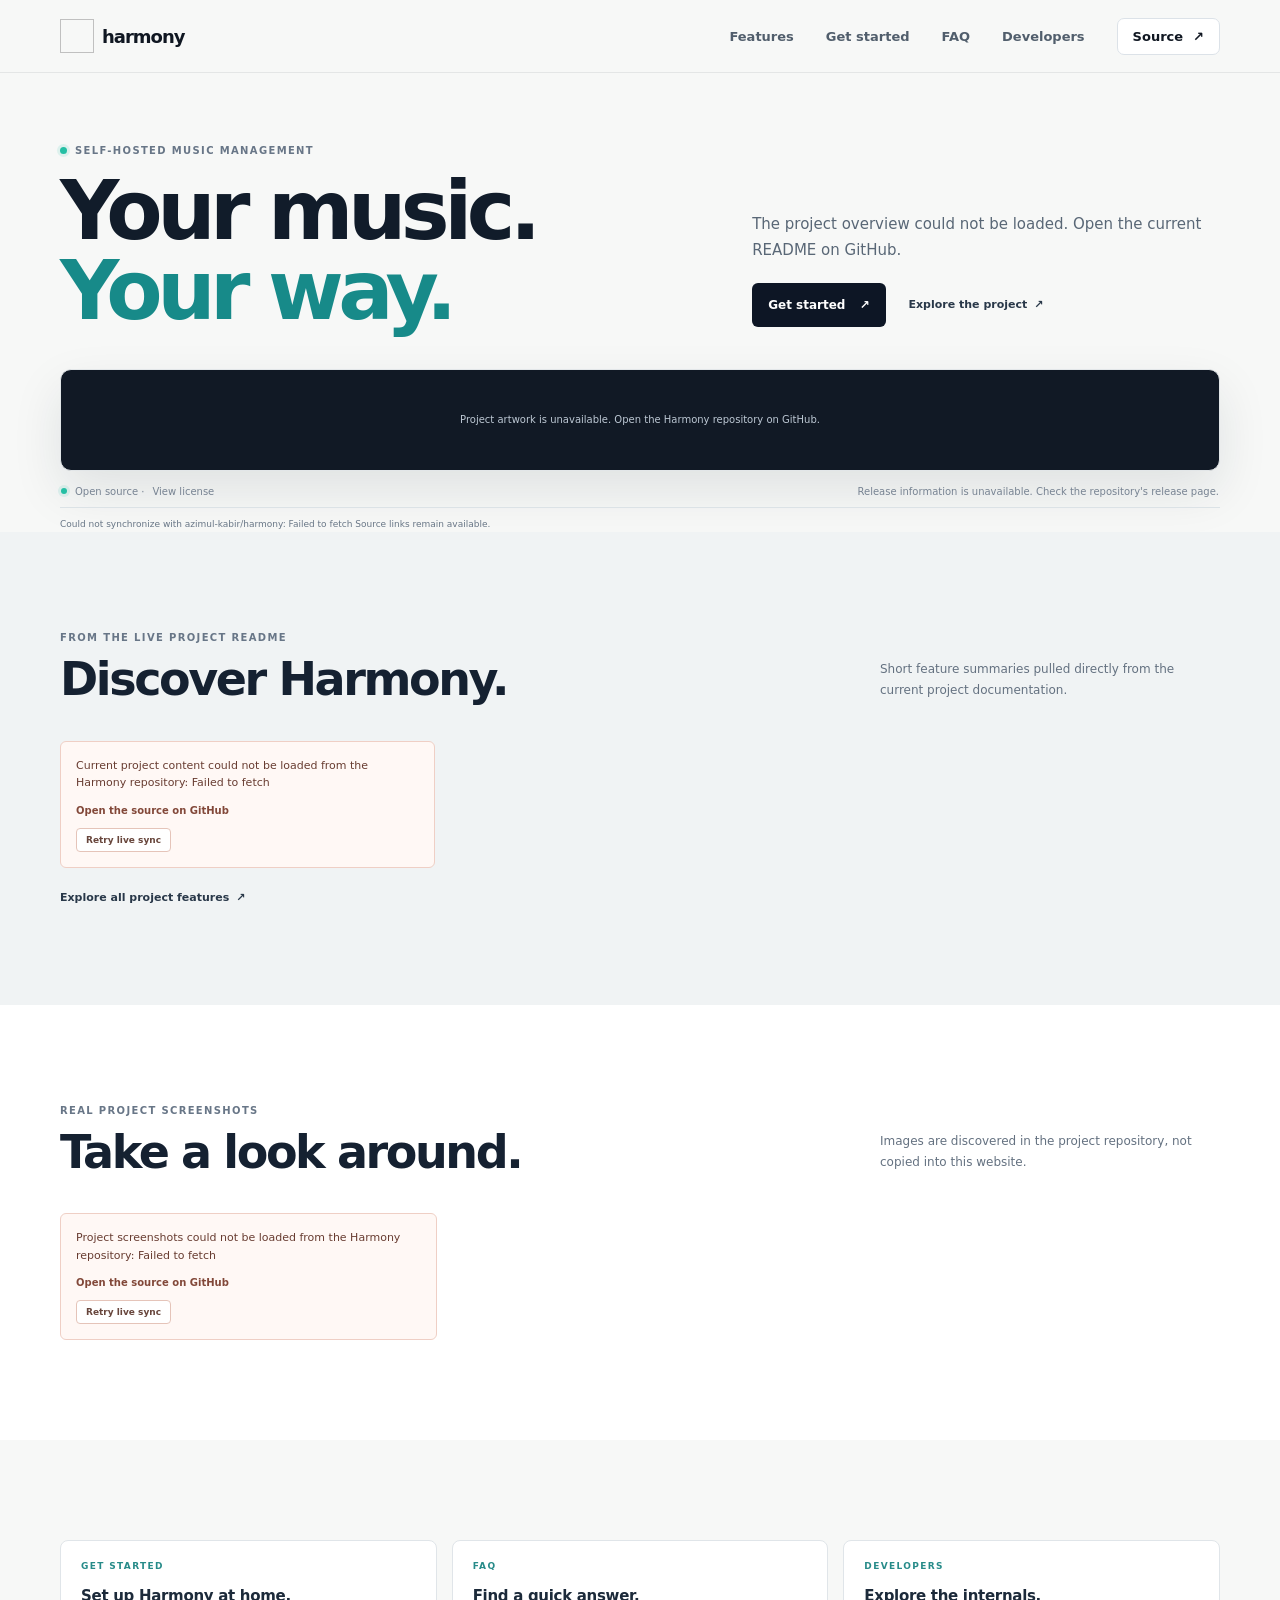
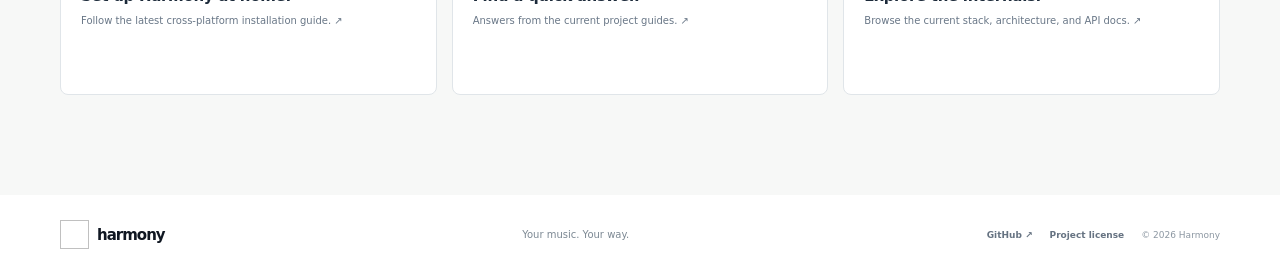
==== commit 76d9accb: "Build live-synced Harmony developer site Co-authored-by: Copilot App <223556219+Copilot@users.norepl" ====
--- a/index.html
+++ b/index.html
@@ -4,35 +4,22 @@
     <meta charset="utf-8">
     <meta name="viewport" content="width=device-width, initial-scale=1">
     <meta name="theme-color" content="#f7f8f7">
-    <meta name="description" content="Harmony is a self-hosted music management platform that downloads, synchronizes, organizes, and manages your Spotify library for Navidrome and other media servers.">
+    <meta name="description" content="Explore Harmony, a self-hosted music library. Read the live user guide, features, frequently asked questions, and developer docs from its source repository.">
+    <link rel="canonical" href="https://harmony.azimulkabir.com/">
+    <meta property="og:type" content="website">
+    <meta property="og:title" content="Harmony — Your music. Your way.">
+    <meta property="og:description" content="Explore Harmony's live project documentation, setup guide, and developer resources.">
+    <meta property="og:url" content="https://harmony.azimulkabir.com/">
     <title>Harmony — Your music. Your way.</title>
-    <link rel="icon" type="image/png" href="assets/logo.png">
+    <link id="site-icon" rel="icon" type="image/png">
     <link rel="stylesheet" href="styles.css">
+    <script src="site-shell.js" defer></script>
     <script src="script.js" defer></script>
   </head>
-  <body>
-    <header class="site-header">
-      <nav class="nav container" aria-label="Main navigation">
-        <a class="brand" href="#" aria-label="Harmony home">
-          <img src="assets/logo.png" alt="" width="36" height="36">
-          <span>harmony</span>
-        </a>
-        <button class="menu-toggle" type="button" aria-expanded="false" aria-controls="nav-links" aria-label="Open navigation">
-          <span></span><span></span>
-        </button>
-        <div class="nav-links" id="nav-links">
-          <a href="#features">Features</a>
-          <a href="#screenshots">Screenshots</a>
-          <a href="#setup">Get started</a>
-          <a class="nav-github" href="https://github.com/azimul-kabir/harmony" target="_blank" rel="noreferrer">
-            GitHub <span aria-hidden="true">↗</span>
-          </a>
-        </div>
-      </nav>
-    </header>
-
+  <body data-page="home">
+    <div data-site-header></div>
     <main>
-      <section class="hero">
+      <section class="hero home-hero">
         <div class="container">
           <div class="hero-heading">
             <div>
@@ -40,205 +27,57 @@
               <h1>Your music.<br><span>Your way.</span></h1>
             </div>
             <div class="hero-intro">
-              <p>Bring your Spotify playlists and local music together. Harmony downloads missing tracks, keeps your collection organized, and syncs playlists with your music server.</p>
+              <p id="project-overview" aria-live="polite">Loading the current project overview…</p>
               <div class="hero-actions">
-                <a class="button button-dark" href="#setup">Get started <span aria-hidden="true">↗</span></a>
+                <a class="button button-dark" href="get-started.html">Get started <span aria-hidden="true">↗</span></a>
                 <a class="text-link" href="https://github.com/azimul-kabir/harmony" target="_blank" rel="noreferrer">Explore the project <span aria-hidden="true">↗</span></a>
               </div>
             </div>
           </div>
+          <figure class="hero-image">
+            <img id="project-hero" alt="Harmony project artwork loaded from its source repository" fetchpriority="high">
+          </figure>
+          <div class="hero-meta">
+            <span><span class="live-dot"></span> Open source · <a id="hero-license-link" href="https://github.com/azimul-kabir/harmony" target="_blank" rel="noreferrer">View license</a></span>
+            <span id="release-status">Checking the latest release…</span>
+          </div>
+          <p class="source-status" data-source-status>Fetching live project information…</p>
+        </div>
+      </section>
 
-          <figure class="hero-image">
-            <img src="assets/hero.jpg" alt="Harmony's original project hero artwork, showing its desktop and mobile music-management interface" width="2400" height="1080" fetchpriority="high">
-          </figure>
+      <section class="home-highlights section-pad">
+        <div class="container">
+          <div class="section-heading">
+            <div><p class="eyebrow">FROM THE LIVE PROJECT README</p><h2>Discover Harmony.</h2></div>
+            <p>Short feature summaries pulled directly from the current project documentation.</p>
+          </div>
+          <div class="feature-grid live-content" id="home-highlights" aria-live="polite">
+            <p class="source-loading">Loading project highlights…</p>
+          </div>
+          <a class="text-link section-more-link" href="features.html">Explore all project features <span aria-hidden="true">↗</span></a>
+        </div>
+      </section>
 
-          <div class="hero-meta">
-            <span><span class="live-dot"></span> Open source · MIT license</span>
-            <span class="hero-release">Latest release: <a href="https://github.com/azimul-kabir/harmony/releases/tag/v3.1.0" target="_blank" rel="noreferrer">v3.1.0 ↗</a></span>
+      <section class="library-showcase section-pad home-gallery">
+        <div class="container">
+          <div class="section-heading">
+            <div><p class="eyebrow">REAL PROJECT SCREENSHOTS</p><h2>Take a look around.</h2></div>
+            <p>Images are discovered in the project repository, not copied into this website.</p>
+          </div>
+          <div class="screenshot-grid live-content" id="live-gallery" aria-live="polite">
+            <p class="source-loading">Loading project screenshots…</p>
           </div>
         </div>
       </section>
 
-      <section class="features section-pad" id="features">
-        <div class="container">
-          <div class="section-heading">
-            <div>
-              <p class="eyebrow">YOUR COLLECTION, CONNECTED</p>
-              <h2>From playlist to<br>your music library.</h2>
-            </div>
-            <p>Harmony is the bridge between the music you discover and the library you manage on your own server.</p>
-          </div>
-
-          <div class="feature-grid">
-            <article class="feature-card">
-              <div class="feature-image"><img src="assets/screenshots/desktop-sources.jpg" alt="Harmony Sources page with saved playlists and synchronization controls" width="1600" height="1000" loading="lazy"></div>
-              <div class="feature-copy">
-                <span class="feature-number">01 / PLAYLIST SOURCES</span>
-                <h3>Pick up where your playlists are.</h3>
-                <p>Save Spotify and public YouTube Music playlists as Sources. Sync on demand or set an automatic schedule; playlist order is preserved.</p>
-              </div>
-            </article>
-
-            <article class="feature-card">
-              <div class="feature-image"><img src="assets/screenshots/desktop-downloads.jpg" alt="Harmony Downloads page with queue status and track-download details" width="1600" height="1000" loading="lazy"></div>
-              <div class="feature-copy">
-                <span class="feature-number">02 / TRACK DOWNLOADS</span>
-                <h3>Bring missing tracks home.</h3>
-                <p>Download tracks, albums, and playlists with a background queue, live progress, retries, and concurrent workers. Harmony validates Spotify matches before importing them.</p>
-              </div>
-            </article>
-
-            <article class="feature-card">
-              <div class="feature-image"><img src="assets/screenshots/desktop-library.jpg" alt="Harmony Library showing searchable and editable indexed tracks" width="1600" height="1000" loading="lazy"></div>
-              <div class="feature-copy">
-                <span class="feature-number">03 / YOUR LIBRARY</span>
-                <h3>Find and manage every track.</h3>
-                <p>Search indexed songs, albums, artists, genres, playlists, and identifiers. Edit metadata and artwork, import MP3, FLAC, M4A, Ogg, or Opus files, and check library health.</p>
-              </div>
-            </article>
-
-            <article class="feature-card">
-              <div class="feature-image"><img src="assets/screenshots/desktop-playlists.jpg" alt="Harmony Playlists page with exported playlists and synchronization status" width="1600" height="1000" loading="lazy"></div>
-              <div class="feature-copy">
-                <span class="feature-number">04 / MUSIC SERVERS</span>
-                <h3>Your playlists, ready to play.</h3>
-                <p>Export standard M3U playlists for Navidrome, Jellyfin, Plex, Kodi, VLC, and other compatible players. Harmony also syncs playlists directly to Navidrome.</p>
-              </div>
-            </article>
-          </div>
-        </div>
-      </section>
-
-      <section class="feature-details section-pad" id="feature-details">
-        <div class="container">
-          <div class="section-heading">
-            <div>
-              <p class="eyebrow">THE DETAILS THAT MAKE IT YOURS</p>
-              <h2>More than a playlist<br>downloader.</h2>
-            </div>
-            <p>Maintain your collection with practical, careful tools—while keeping control over what gets changed or removed.</p>
-          </div>
-
-          <div class="capability-grid">
-            <article class="capability-card">
-              <div class="capability-top"><span class="capability-index">05</span><span class="capability-tag">PLAYLISTS</span></div>
-              <h3>Sync playlists on your schedule.</h3>
-              <p>Schedule a Spotify or public YouTube Music Source to sync hourly, every 6 or 12 hours, daily, or weekly. Harmony keeps playlist order, skips tracks that aren’t available, and queues missing music.</p>
-              <a class="capability-link" href="https://github.com/azimul-kabir/harmony#playlist-management" target="_blank" rel="noreferrer">How playlist sync works <span aria-hidden="true">↗</span></a>
-            </article>
-            <article class="capability-card">
-              <div class="capability-top"><span class="capability-index">06</span><span class="capability-tag">METADATA &amp; ARTWORK</span></div>
-              <h3>Edit tags. Choose your artwork.</h3>
-              <p>Correct a song’s title, artist, album, genre, year, track, or disc. Search MusicBrainz for a better match and preview cover art before you explicitly save changes.</p>
-              <a class="capability-link" href="https://github.com/azimul-kabir/harmony#edit-metadata-and-artwork" target="_blank" rel="noreferrer">Explore metadata editing <span aria-hidden="true">↗</span></a>
-            </article>
-            <article class="capability-card">
-              <div class="capability-top"><span class="capability-index">07</span><span class="capability-tag">LOCAL MUSIC</span></div>
-              <h3>Import tracks you already have.</h3>
-              <p>Bring in tracks downloaded with other tools or already on your device. Upload MP3, FLAC, M4A/MP4, Ogg, and Opus files, review their tags, and check for existing tracks before importing—without transcoding audio.</p>
-              <a class="capability-link" href="https://github.com/azimul-kabir/harmony#L163" target="_blank" rel="noreferrer">Read about local imports <span aria-hidden="true">↗</span></a>
-            </article>
-            <article class="capability-card">
-              <div class="capability-top"><span class="capability-index">08</span><span class="capability-tag">DUPLICATE REVIEW</span></div>
-              <h3>Spot duplicates. Stay in control.</h3>
-              <p>Review likely duplicates grouped by match confidence. Harmony refreshes the comparison and asks you to confirm before any non-keeper files are deleted.</p>
-              <a class="capability-link" href="https://github.com/azimul-kabir/harmony#analytics-and-library-health" target="_blank" rel="noreferrer">Learn about library health <span aria-hidden="true">↗</span></a>
-            </article>
-            <article class="capability-card">
-              <div class="capability-top"><span class="capability-index">09</span><span class="capability-tag">LIBRARY MANAGEMENT</span></div>
-              <h3>Take care of a whole collection.</h3>
-              <p>Move, rename, refresh metadata or artwork, fetch album art, and export selected tracks. Check missing details and artwork from Library Health.</p>
-              <a class="capability-link" href="https://github.com/azimul-kabir/harmony#bulk-library-operations" target="_blank" rel="noreferrer">See library management tools <span aria-hidden="true">↗</span></a>
-            </article>
-            <article class="capability-card">
-              <div class="capability-top"><span class="capability-index">10</span><span class="capability-tag">SETTINGS · OPERATIONS</span></div>
-              <h3>Back up your library. Restore when needed.</h3>
-              <p>Download a consistent SQLite database snapshot with cached artwork. Restore a backup to replace Harmony’s database and recover its archived artwork from Settings → Operations.</p>
-              <a class="capability-link" href="https://github.com/azimul-kabir/harmony/blob/main/docs/releases/v3.1.0.md#operations" target="_blank" rel="noreferrer">Read about backup and restore <span aria-hidden="true">↗</span></a>
-            </article>
-          </div>
-          <p class="capability-footnote">Product details reflect Harmony v3.1.0. Backups include the database and cached artwork; environment secrets and paths aren’t included.</p>
-        </div>
-      </section>
-
-      <section class="library-showcase section-pad" id="screenshots">
-        <div class="container">
-          <div class="section-heading">
-            <div>
-              <p class="eyebrow">THE ACTUAL APP</p>
-              <h2>A closer look<br>around your library.</h2>
-            </div>
-            <p>Real screenshots from Harmony, with a demo library of fictional artists.</p>
-          </div>
-          <div class="screenshot-grid">
-            <figure class="screenshot-card screenshot-wide">
-              <img src="assets/screenshots/desktop-dashboard.jpg" alt="Harmony dashboard with library totals, live download workers, and queue health" width="1600" height="1000" loading="lazy">
-              <figcaption><span><strong>Your dashboard</strong><small>Library overview and queue health</small></span><span class="image-arrow" aria-hidden="true">↗</span></figcaption>
-            </figure>
-            <figure class="screenshot-card">
-              <img src="assets/screenshots/desktop-albums.jpg" alt="Harmony album grid with locally cached album artwork" width="1600" height="1000" loading="lazy">
-              <figcaption><span><strong>Albums</strong><small>Browse your artwork collection</small></span><span class="image-arrow" aria-hidden="true">↗</span></figcaption>
-            </figure>
-            <figure class="screenshot-card mobile-shot">
-              <img src="assets/screenshots/mobile-dashboard.jpg" alt="Harmony mobile dashboard, with compact library stats and bottom navigation" width="800" height="1000" loading="lazy">
-              <figcaption><span><strong>Made for mobile</strong><small>Responsive web app and installable PWA</small></span><span class="image-arrow" aria-hidden="true">↗</span></figcaption>
-            </figure>
-          </div>
-          <a class="text-link full-gallery-link" href="https://github.com/azimul-kabir/harmony/tree/main/docs/images/screenshots" target="_blank" rel="noreferrer">View all project screenshots <span aria-hidden="true">↗</span></a>
-        </div>
-      </section>
-
-      <section class="integrations section-pad">
-        <div class="container integrations-grid">
-          <div class="integrations-copy">
-            <p class="eyebrow">RUN IT WHERE YOU LIVE</p>
-            <h2>Your server.<br>Your choice.</h2>
-            <p>Harmony runs with Docker Compose on Synology NAS and other supported Docker hosts—including Linux, macOS, and Windows through Docker Desktop.</p>
-          </div>
-          <div class="integration-list">
-            <div class="integration-row"><span class="integration-mark mark-spotify">●</span><span><strong>Spotify</strong><small>Playlist sources and track downloads</small></span><span class="integration-type">SOURCE</span></div>
-            <div class="integration-row"><span class="integration-mark mark-youtube">▶</span><span><strong>YouTube Music</strong><small>Public playlists and track downloads</small></span><span class="integration-type">OPTIONAL SOURCE</span></div>
-            <div class="integration-row"><span class="integration-mark mark-navidrome">◉</span><span><strong>Navidrome</strong><small>Direct playlist synchronization</small></span><span class="integration-type">MUSIC SERVER</span></div>
-            <div class="integration-row"><span class="integration-mark mark-m3u">≋</span><span><strong>Jellyfin, Plex, Kodi &amp; VLC</strong><small>Standard M3U playlist export</small></span><span class="integration-type">M3U</span></div>
-          </div>
-        </div>
-      </section>
-
-      <section class="setup section-pad" id="setup">
-        <div class="container">
-          <div class="setup-card">
-            <div class="setup-copy">
-              <p class="eyebrow">OPEN SOURCE · SELF-HOSTED</p>
-              <h2>Start your<br>own library.</h2>
-              <p>Clone the repository, configure your environment, and start Harmony with Docker Compose.</p>
-              <a class="button button-light" href="https://github.com/azimul-kabir/harmony#installation" target="_blank" rel="noreferrer">Read the complete installation guide <span aria-hidden="true">↗</span></a>
-            </div>
-            <div class="terminal-card">
-              <div class="terminal-bar"><span class="terminal-lights"><i></i><i></i><i></i></span><span>GETTING STARTED</span><span class="terminal-shell">bash</span></div>
-              <div class="terminal-content">
-                <p><span class="terminal-comment"># Get the project and configure it</span><br><span class="terminal-prompt">$</span> git clone https://github.com/azimul-kabir/harmony.git<br><span class="terminal-prompt">$</span> cd harmony<br><span class="terminal-prompt">$</span> cp .env.example .env</p>
-                <p><span class="terminal-comment"># Set WEB_AUTH_PASSWORD in .env, then start</span><br><span class="terminal-prompt">$</span> docker compose up -d --build</p>
-              </div>
-              <button class="copy-button" type="button" data-copy="git clone https://github.com/azimul-kabir/harmony.git&#10;cd harmony&#10;cp .env.example .env&#10;# Set WEB_AUTH_PASSWORD in .env&#10;docker compose up -d --build">
-                <span class="copy-label" aria-live="polite">Copy commands</span><span aria-hidden="true">▢</span>
-              </button>
-            </div>
-          </div>
-          <p class="setup-note">Harmony’s web authentication is enabled by default. Set a long, unique <code>WEB_AUTH_PASSWORD</code> before you start.</p>
+      <section class="home-links section-pad">
+        <div class="container home-links-grid">
+          <a class="home-link-card" href="get-started.html"><span class="eyebrow">GET STARTED</span><strong>Set up Harmony at home.</strong><span>Follow the latest cross-platform installation guide. ↗</span></a>
+          <a class="home-link-card" href="faq.html"><span class="eyebrow">FAQ</span><strong>Find a quick answer.</strong><span>Answers from the current project guides. ↗</span></a>
+          <a class="home-link-card" href="developers.html"><span class="eyebrow">DEVELOPERS</span><strong>Explore the internals.</strong><span>Browse the current stack, architecture, and API docs. ↗</span></a>
         </div>
       </section>
     </main>
-
-    <footer class="site-footer">
-      <div class="container footer-inner">
-        <a class="brand footer-brand" href="#"><img src="assets/logo.png" alt="" width="30" height="30"><span>harmony</span></a>
-        <p>Your music. Your way.</p>
-        <div class="footer-links">
-          <a href="https://github.com/azimul-kabir/harmony" target="_blank" rel="noreferrer">GitHub ↗</a>
-          <a href="https://github.com/azimul-kabir/harmony#license" target="_blank" rel="noreferrer">MIT license</a>
-          <span>© <span id="year"></span> Harmony</span>
-        </div>
-      </div>
-    </footer>
+    <div data-site-footer></div>
   </body>
 </html>
--- a/styles.css
+++ b/styles.css
@@ -51,82 +51,118 @@
 .hero-meta > span:first-child { display: flex; align-items: center; gap: 8px; }
 .hero-meta .live-dot { width: 6px; height: 6px; flex-basis: 6px; }
 .hero-release a { color: #283c50; font-weight: 700; }
+.home-hero .source-status { margin-top: 10px; padding-top: 9px; }
+.home-highlights { background: #f0f3f4; }
+.home-highlights .feature-grid, .home-gallery .screenshot-grid { grid-template-columns: repeat(3, minmax(0, 1fr)); }
+.section-more-link { margin-top: 23px; }
+.home-gallery { background: #fff; }
+.home-links { background: #f7f8f7; }
+.home-links-grid { display: grid; grid-template-columns: repeat(3, minmax(0, 1fr)); gap: 15px; }
+.home-link-card { min-height: 155px; display: flex; flex-direction: column; align-items: flex-start; padding: 20px; border: 1px solid #e0e5e9; border-radius: 8px; background: #fff; transition: border-color .2s ease, transform .2s ease; }
+.home-link-card:hover { transform: translateY(-2px); border-color: #9dc9c5; }
+.home-link-card .eyebrow { margin-bottom: 16px; color: #278b89; font-size: 9px; }
+.home-link-card strong { margin-bottom: 7px; color: #1c2a3a; font-size: 15px; font-weight: 600; letter-spacing: -.3px; }
+.home-link-card > span:last-child { color: #697787; font-size: 10px; line-height: 1.7; }
+.page-intro { background: #f0f3f4; }
+.page-heading, .page-intro h1 { margin: 0; color: #152131; font-size: clamp(42px, 6vw, 64px); font-weight: 600; letter-spacing: -3.5px; line-height: 1.02; }
+.page-lede { max-width: 650px; margin: 17px 0 29px; color: #647180; font-size: 13px; line-height: 1.8; }
+.page-intro .feature-grid { margin-top: 32px; }
+.setup .page-lede { margin-bottom: 26px; }
+.setup .guide-panel { max-width: 900px; }
+.setup-more { max-width: 900px; margin-top: 14px; }
+.setup-more > h2 { margin: 0 0 8px; color: #213043; font: 600 18px/1.35 var(--font-display); letter-spacing: -.5px; }
+.setup-more > p:not(.eyebrow) { margin-bottom: 13px; color: #697787; font-size: 10px; line-height: 1.7; }
 .section-pad { padding: 100px 0; }
 .features { margin-top: 91px; border-top: 1px solid var(--line); background: #f0f3f4; }
 .section-heading { display: flex; justify-content: space-between; align-items: end; gap: 32px; margin-bottom: 35px; }
 .section-heading .eyebrow { margin-bottom: 11px; }
-.section-heading h2, .integrations h2, .setup h2 { margin: 0; color: #152131; font-size: clamp(34px, 4vw, 46px); font-weight: 600; letter-spacing: -2.4px; line-height: 1.12; }
+.section-heading h2, .setup h2 { margin: 0; color: #152131; font-size: clamp(34px, 4vw, 46px); font-weight: 600; letter-spacing: -2.4px; line-height: 1.12; }
 .section-heading > p { max-width: 340px; margin: 0 0 5px; color: #647180; font-size: 12px; line-height: 1.75; }
 .feature-grid { display: grid; grid-template-columns: repeat(2, minmax(0, 1fr)); gap: 17px; }
 .feature-card { overflow: hidden; border: 1px solid #e0e5e9; border-radius: 8px; background: #fbfcfc; }
-.feature-image { overflow: hidden; aspect-ratio: 1.6; background: var(--navy); }
-.feature-image img { width: 100%; height: 100%; object-fit: cover; object-position: top center; transition: transform .35s ease; }
-.feature-card:hover .feature-image img { transform: scale(1.018); }
 .feature-copy { padding: 19px 21px 21px; }
-.feature-number { color: #278b89; font-size: 9px; font-weight: 700; letter-spacing: 1.05px; }
-.feature-copy h3 { margin: 8px 0 7px; color: #172333; font-size: 19px; font-weight: 600; letter-spacing: -.7px; }
-.feature-copy p { max-width: 480px; margin: 0; color: #627081; font-size: 11px; line-height: 1.75; }
-.feature-details { background: #fbfcfc; }
-.capability-grid { display: grid; grid-template-columns: repeat(3, minmax(0, 1fr)); gap: 13px; }
-.capability-card { display: flex; min-width: 0; flex-direction: column; min-height: 205px; padding: 19px 18px 17px; border: 1px solid #e2e7ea; border-radius: 7px; background: #fff; }
-.capability-top { display: flex; align-items: center; justify-content: space-between; gap: 8px; margin-bottom: 15px; }
-.capability-index { color: #218982; font-family: var(--font-display); font-size: 12px; font-weight: 700; }
-.capability-tag { color: #788592; font-size: 8px; font-weight: 700; letter-spacing: .75px; }
-.capability-card h3 { max-width: 270px; margin: 0 0 8px; color: #1d2938; font-size: 16px; font-weight: 600; letter-spacing: -.45px; line-height: 1.35; }
-.capability-card > p:not(.capability-footnote) { margin: 0 0 15px; color: #657382; font-size: 10px; line-height: 1.75; }
-.capability-link { display: inline-flex; align-items: center; gap: 7px; align-self: flex-start; margin-top: auto; color: #137e7b; font-size: 9px; font-weight: 700; }
-.capability-link:hover { color: #0c5654; }
-.capability-footnote { margin: 15px 0 0; color: #788491; font-size: 9px; }
+.feature-number { display: block; margin-bottom: 14px; color: #278b89; font-size: 12px; font-weight: 700; letter-spacing: -.05px; }
+.feature-copy h3, .feature-copy h4 { margin: 11px 0 7px; color: #172333; font-size: 17px; font-weight: 600; letter-spacing: -.4px; }
+.feature-copy p, .feature-copy li { max-width: 510px; color: #627081; font-size: 11px; line-height: 1.8; }
+.feature-copy p:last-child, .feature-copy ul:last-child { margin-bottom: 0; }
+.feature-copy ul, .feature-copy ol { padding-left: 17px; }
+.feature-copy li + li { margin-top: 5px; }
+.source-project-link { display: inline-flex; align-items: center; gap: 7px; margin-top: 11px; color: #137e7b; font-size: 9px; font-weight: 700; }
+.source-project-link:hover { color: #0c5654; }
+.feature-copy pre, .markdown-content pre { overflow-x: auto; margin: 12px 0; padding: 12px; border: 1px solid #263548; border-radius: 6px; background: #0e1826; color: #e3edf5; font: 10px/1.7 'SFMono-Regular', Consolas, monospace; tab-size: 2; }
+.feature-copy pre code, .markdown-content pre code { color: inherit; }
+.markdown-content :not(pre) > code { padding: 2px 4px; border-radius: 3px; background: #edf2f3; color: #34505c; font: .9em 'SFMono-Regular', Consolas, monospace; overflow-wrap: anywhere; }
+.markdown-content a { color: #137f7b; text-decoration: underline; text-decoration-color: #acdbd7; text-underline-offset: 2px; }
+.markdown-content a:hover { color: #0b5553; }
+.source-loading, .source-status { color: #687686; font-size: 11px; line-height: 1.7; }
+.source-error { padding: 15px; border: 1px solid #efcfc5; border-radius: 6px; background: #fff8f5; color: #683c31; }
+.source-error p { margin: 0 0 8px; font-size: 11px; line-height: 1.6; overflow-wrap: anywhere; }
+.source-error a { color: #824839; font-size: 10px; font-weight: 700; }
+.source-retry { display: block; margin-top: 10px; padding: 6px 9px; border: 1px solid #e5c4b9; border-radius: 4px; background: #fff; color: #68463c; cursor: pointer; font-size: 9px; font-weight: 700; }
+.image-unavailable { display: grid; min-height: 100px; place-items: center; padding: 16px; color: #bdc8d4; font-size: 10px; line-height: 1.7; text-align: center; }
+.release-date { color: #7a8792; font-size: 9px; }
 .library-showcase { background: #fff; }
-.screenshot-grid { display: grid; grid-template-columns: 1.35fr 1fr .78fr; gap: 14px; align-items: start; }
+.screenshot-grid { display: grid; grid-template-columns: repeat(auto-fill, minmax(min(100%, 235px), 1fr)); gap: 14px; align-items: start; }
 .screenshot-card { min-width: 0; overflow: hidden; margin: 0; border: 1px solid #e3e7eb; border-radius: 7px; background: #0d1420; }
-.screenshot-card > img { width: 100%; height: auto; }
-.screenshot-card figcaption { display: flex; align-items: center; justify-content: space-between; gap: 10px; padding: 11px 12px; background: #fff; }
-.screenshot-card figcaption > span:first-child { display: flex; min-width: 0; flex-direction: column; gap: 3px; }
-.screenshot-card figcaption strong { color: #253344; font-size: 10px; }
-.screenshot-card figcaption small { color: #74808c; font-size: 8px; }
+.screenshot-card > a { display: block; overflow: hidden; background: #101722; }
+.screenshot-card img { width: 100%; aspect-ratio: 1.55; object-fit: cover; object-position: top center; transition: transform .3s ease; }
+.screenshot-card:hover img { transform: scale(1.025); }
+.screenshot-card figcaption { display: flex; align-items: center; justify-content: space-between; gap: 10px; min-height: 41px; padding: 9px 11px; background: #fff; color: #354252; font-size: 10px; text-transform: capitalize; }
 .image-arrow { color: #158a84; font-size: 14px; }
 .full-gallery-link { margin-top: 21px; }
-.integrations { background: #edf2f2; }
-.integrations-grid { display: grid; grid-template-columns: .78fr 1fr; gap: 85px; align-items: center; }
-.integrations-copy .eyebrow { margin-bottom: 11px; }
-.integrations h2 { font-size: 43px; }
-.integrations-copy > p:last-child { max-width: 375px; margin: 16px 0 0; color: #63717e; font-size: 12px; line-height: 1.8; }
-.integration-list { border-top: 1px solid #d8e0e3; }
-.integration-row { display: flex; align-items: center; gap: 13px; padding: 15px 3px; border-bottom: 1px solid #d8e0e3; }
-.integration-mark { width: 33px; height: 33px; display: grid; flex: 0 0 33px; place-items: center; border: 1px solid #dce4e7; border-radius: 7px; background: #fff; font-size: 15px; }
-.mark-spotify { color: #2db774; }
-.mark-youtube { color: #ef4e4c; }
-.mark-navidrome { color: #188b88; }
-.mark-m3u { color: #65788c; }
-.integration-row > span:nth-child(2) { display: flex; min-width: 0; flex: 1; flex-direction: column; gap: 4px; }
-.integration-row strong { color: #243244; font-size: 11px; }
-.integration-row small { color: #71808d; font-size: 9px; }
-.integration-type { color: #70818a; font-size: 8px; font-weight: 700; letter-spacing: .65px; text-align: right; }
-.setup { padding: 82px 0 75px; background: #f0f3f4; }
-.setup-card { display: grid; grid-template-columns: .74fr 1.26fr; gap: 49px; align-items: center; padding: 43px; border-radius: 9px; background: #0e1828; color: white; }
-.setup .eyebrow { color: #75b9b3; }
-.setup h2 { color: #f5f8f9; font-size: 42px; }
-.setup-copy > p:not(.eyebrow) { max-width: 310px; margin: 15px 0 18px; color: #b8c3d0; font-size: 11px; line-height: 1.75; }
-.button-light { background: #2acabb; color: #09202a; }
-.button-light:hover { background: #72e1d4; }
-.terminal-card { position: relative; overflow: hidden; border: 1px solid #26354a; border-radius: 7px; background: #080f1b; }
-.terminal-bar { height: 38px; display: flex; align-items: center; justify-content: space-between; padding: 0 12px; border-bottom: 1px solid #1c2837; color: #94a4b7; font-size: 8px; font-weight: 700; letter-spacing: .8px; }
-.terminal-lights { display: flex; gap: 5px; }
-.terminal-lights i { width: 6px; height: 6px; border-radius: 50%; background: #546c7d; }
-.terminal-lights i:first-child { background: #ec7d70; }
-.terminal-lights i:nth-child(2) { background: #d9ba68; }
-.terminal-lights i:nth-child(3) { background: #67b68d; }
-.terminal-shell { color: #8092a6; font-weight: 500; letter-spacing: 0; }
-.terminal-content { padding: 16px 16px 14px; }
-.terminal-content p { margin: 0 0 12px; color: #d6dfe9; font-family: 'SFMono-Regular', Consolas, monospace; font-size: 9px; line-height: 1.8; overflow-wrap: anywhere; }
-.terminal-content p:last-child { margin-bottom: 0; }
-.terminal-comment { color: #8295a6; }
-.terminal-prompt { color: #43d2c3; }
-.copy-button { position: absolute; top: 7px; right: 9px; display: inline-flex; align-items: center; gap: 6px; padding: 5px 7px; border: 1px solid #314156; border-radius: 4px; background: #132033; color: #b8c8d3; cursor: pointer; font-size: 8px; }
-.copy-button:hover { border-color: #398d89; color: white; }
-.setup-note { margin: 13px 0 0; color: #687582; font-size: 10px; text-align: center; }
-.setup-note code { color: #425263; font-family: 'SFMono-Regular', Consolas, monospace; font-size: 9px; }
+.setup { padding: 86px 0 80px; background: #f0f3f4; }
+.guide-layout { display: grid; grid-template-columns: 1.35fr .65fr; gap: 20px; align-items: start; }
+.guide-panel, .guide-aside { min-width: 0; padding: 21px; border: 1px solid #e0e5e9; border-radius: 8px; background: #fff; }
+.content-kicker { display: flex; align-items: center; gap: 8px; margin-bottom: 15px; color: #607080; font-size: 9px; font-weight: 700; letter-spacing: .8px; }
+.markdown-content h3, .markdown-content h4 { margin: 19px 0 8px; color: #203144; font-size: 16px; letter-spacing: -.3px; }
+.markdown-content h2 { margin: 22px 0 10px; color: #203144; font-size: 19px; letter-spacing: -.5px; }
+.markdown-content > :first-child { margin-top: 0; }
+.markdown-content p, .markdown-content li { color: #586878; font-size: 11px; line-height: 1.8; }
+.markdown-content li + li { margin-top: 5px; }
+.markdown-content ol, .markdown-content ul { padding-left: 20px; }
+.markdown-content ol > li::marker { color: #178a89; font-weight: 700; }
+.markdown-content strong { color: #304255; }
+.markdown-content h1 { color: #192838; font-size: 24px; }
+.guide-aside { position: sticky; top: 88px; }
+.guide-aside .eyebrow { font-size: 8px; letter-spacing: 1px; }
+.guide-aside h3 { margin: 0 0 9px; color: #213043; font: 600 18px/1.35 var(--font-display); letter-spacing: -.5px; }
+.guide-aside > p:not(.eyebrow) { margin: 0 0 15px; color: #697787; font-size: 10px; line-height: 1.7; }
+.guide-aside .button { font-size: 10px; }
+.guide-doc-content { margin-top: 16px; padding-top: 12px; border-top: 1px solid #e5e9ec; }
+.guide-doc-content h3 { margin-top: 0; font-size: 13px; }
+.guide-doc-content h4, .guide-doc-content h5, .guide-doc-content h6 { margin-top: 14px; font-size: 11px; }
+.guide-doc-content p, .guide-doc-content li { font-size: 9px; }
+.guide-doc-content pre { max-height: 160px; padding: 9px; font-size: 8px; }
+.install-success { display: flex; gap: 11px; align-items: flex-start; margin-top: 17px; padding: 13px 15px; border: 1px solid #cfe6df; border-radius: 7px; background: #f1faf7; }
+.success-mark { width: 20px; height: 20px; display: grid; flex: 0 0 20px; place-items: center; border-radius: 50%; background: #dbf0e9; color: #187263; font-size: 11px; }
+.install-success p { margin: 0; color: #526c67; font-size: 10px; line-height: 1.7; }
+.install-success strong { color: #23554a; }
+.faq-section { background: #fff; }
+.faq-list { border-top: 1px solid #e1e6e9; }
+.faq-item { padding: 0 3px; border-bottom: 1px solid #e1e6e9; }
+.faq-item summary { position: relative; padding: 16px 32px 16px 0; color: #233246; cursor: pointer; font-size: 13px; font-weight: 600; list-style: none; }
+.faq-item summary::-webkit-details-marker { display: none; }
+.faq-item summary::after { position: absolute; top: 13px; right: 2px; color: #188a86; content: '+'; font-size: 18px; font-weight: 400; }
+.faq-item[open] summary::after { content: '−'; }
+.faq-answer { max-width: 800px; padding: 0 28px 16px 0; }
+.faq-answer p, .faq-answer li { font-size: 10px; }
+.faq-source { display: inline-block; margin-top: 6px; color: #157f7c; font-size: 9px; font-weight: 700; }
+.developers { background: #f0f3f4; }
+.developer-layout { display: grid; grid-template-columns: 1.1fr .9fr; gap: 38px; align-items: start; }
+.subsection-title { margin: 0 0 14px; color: #283849; font: 600 16px var(--font-display); letter-spacing: -.4px; }
+.tech-grid { display: grid; grid-template-columns: repeat(2, minmax(0, 1fr)); gap: 10px; }
+.tech-card { min-width: 0; padding: 14px; border: 1px solid #e0e5e9; border-radius: 6px; background: #fff; }
+.tech-card h4 { margin: 0 0 8px; color: #267f7c; font-size: 11px; text-transform: capitalize; }
+.tech-card ul { margin: 0; padding-left: 16px; }
+.tech-card li { margin-top: 4px; color: #5d6c7c; font-size: 9px; line-height: 1.6; overflow-wrap: anywhere; }
+.doc-list { border-top: 1px solid #dbe2e6; }
+.doc-link { display: grid; grid-template-columns: minmax(0, 1fr) 18px; gap: 3px 12px; align-items: center; padding: 11px 3px; border-bottom: 1px solid #dbe2e6; }
+.doc-link strong { overflow: hidden; color: #324257; font-size: 10px; text-overflow: ellipsis; text-transform: capitalize; }
+.doc-link small { overflow: hidden; color: #82909c; font-size: 8px; text-overflow: ellipsis; }
+.doc-link .image-arrow { grid-column: 2; grid-row: 1 / 3; }
+.doc-link:hover strong { color: #137e7b; }
+.source-status { margin: 20px 0 0; padding-top: 12px; border-top: 1px solid #dbe2e6; font-size: 9px; }
+.source-status[role='alert'] { color: #824839; }
 .site-footer { padding: 25px 0; background: white; }
 .footer-inner { display: flex; align-items: center; justify-content: space-between; gap: 20px; }
 .footer-brand { font-size: 15px; }
@@ -149,13 +185,15 @@
   .features { margin-top: 68px; }
   .section-heading { align-items: start; flex-direction: column; gap: 12px; }
   .section-heading > p { max-width: 440px; }
-  .screenshot-grid { grid-template-columns: 1fr 1fr; align-items: start; }
-  .screenshot-wide { grid-column: span 2; }
-  .mobile-shot { width: 73%; justify-self: center; }
-  .integrations-grid { grid-template-columns: 1fr; gap: 32px; }
-  .integrations-copy > p:last-child { max-width: 490px; }
-  .setup-card { grid-template-columns: 1fr; gap: 26px; padding: 32px; }
-  .setup-copy > p:not(.eyebrow) { max-width: 510px; }
+  .home-highlights .feature-grid, .home-gallery .screenshot-grid { grid-template-columns: repeat(2, minmax(0, 1fr)); }
+  .home-links-grid { grid-template-columns: 1fr; }
+  .home-link-card { min-height: 0; }
+  .screenshot-grid { grid-template-columns: repeat(auto-fill, minmax(min(100%, 235px), 1fr)); }
+  .guide-layout { grid-template-columns: 1fr; gap: 13px; }
+  .guide-aside { position: static; }
+  .guide-doc-content { max-height: 340px; overflow: auto; }
+  .developer-layout { grid-template-columns: 1fr; gap: 28px; }
+  .setup { padding: 74px 0; }
   .footer-inner { flex-wrap: wrap; }
 }
 @media (max-width: 600px) {
@@ -178,29 +216,19 @@
   .hero-meta { align-items: start; gap: 12px; font-size: 9px; }
   .section-pad { padding: 61px 0; }
   .features { margin-top: 58px; }
-  .section-heading h2, .integrations h2, .setup h2 { font-size: 35px; letter-spacing: -1.8px; }
+  .section-heading h2, .setup h2 { font-size: 35px; letter-spacing: -1.8px; }
+  .page-heading, .page-intro h1 { font-size: clamp(39px, 11vw, 52px); letter-spacing: -2.8px; }
+  .page-lede { font-size: 12px; }
   .feature-grid { grid-template-columns: 1fr; gap: 13px; }
-  .capability-grid { grid-template-columns: 1fr; gap: 10px; }
-  .capability-card { min-height: 0; padding: 17px; }
-  .capability-top { margin-bottom: 11px; }
-  .feature-image { aspect-ratio: 1.47; }
+  .home-highlights .feature-grid, .home-gallery .screenshot-grid { grid-template-columns: 1fr; }
   .feature-copy { padding: 16px; }
-  .feature-copy h3 { font-size: 17px; }
-  .feature-copy p { font-size: 10px; }
   .screenshot-grid { grid-template-columns: 1fr; gap: 13px; }
-  .screenshot-wide { grid-column: span 1; }
-  .mobile-shot { width: 68%; }
-  .integration-row { gap: 9px; padding: 13px 1px; }
-  .integration-mark { width: 30px; height: 30px; flex-basis: 30px; font-size: 13px; }
-  .integration-row strong { font-size: 10px; }
-  .integration-row small { font-size: 8px; }
-  .integration-type { font-size: 7px; letter-spacing: .3px; }
+  .tech-grid { grid-template-columns: 1fr; }
   .setup { padding: 58px 0; }
-  .setup-card { gap: 23px; padding: 25px 18px; }
-  .setup-copy > p:not(.eyebrow) { max-width: 340px; }
-  .terminal-content { padding: 15px 11px 13px; }
-  .terminal-content p { font-size: 8px; }
-  .copy-button { top: 7px; right: 6px; gap: 4px; padding: 4px; font-size: 7px; }
+  .guide-panel, .guide-aside { padding: 16px; }
+  .markdown-content h3, .markdown-content h4 { overflow-wrap: anywhere; }
+  .hero-meta { flex-wrap: wrap; }
+  .faq-item summary { font-size: 12px; }
   .footer-inner { justify-content: space-between; }
   .footer-inner > p { order: 3; width: 100%; }
   .footer-links { gap: 12px; font-size: 8px; }
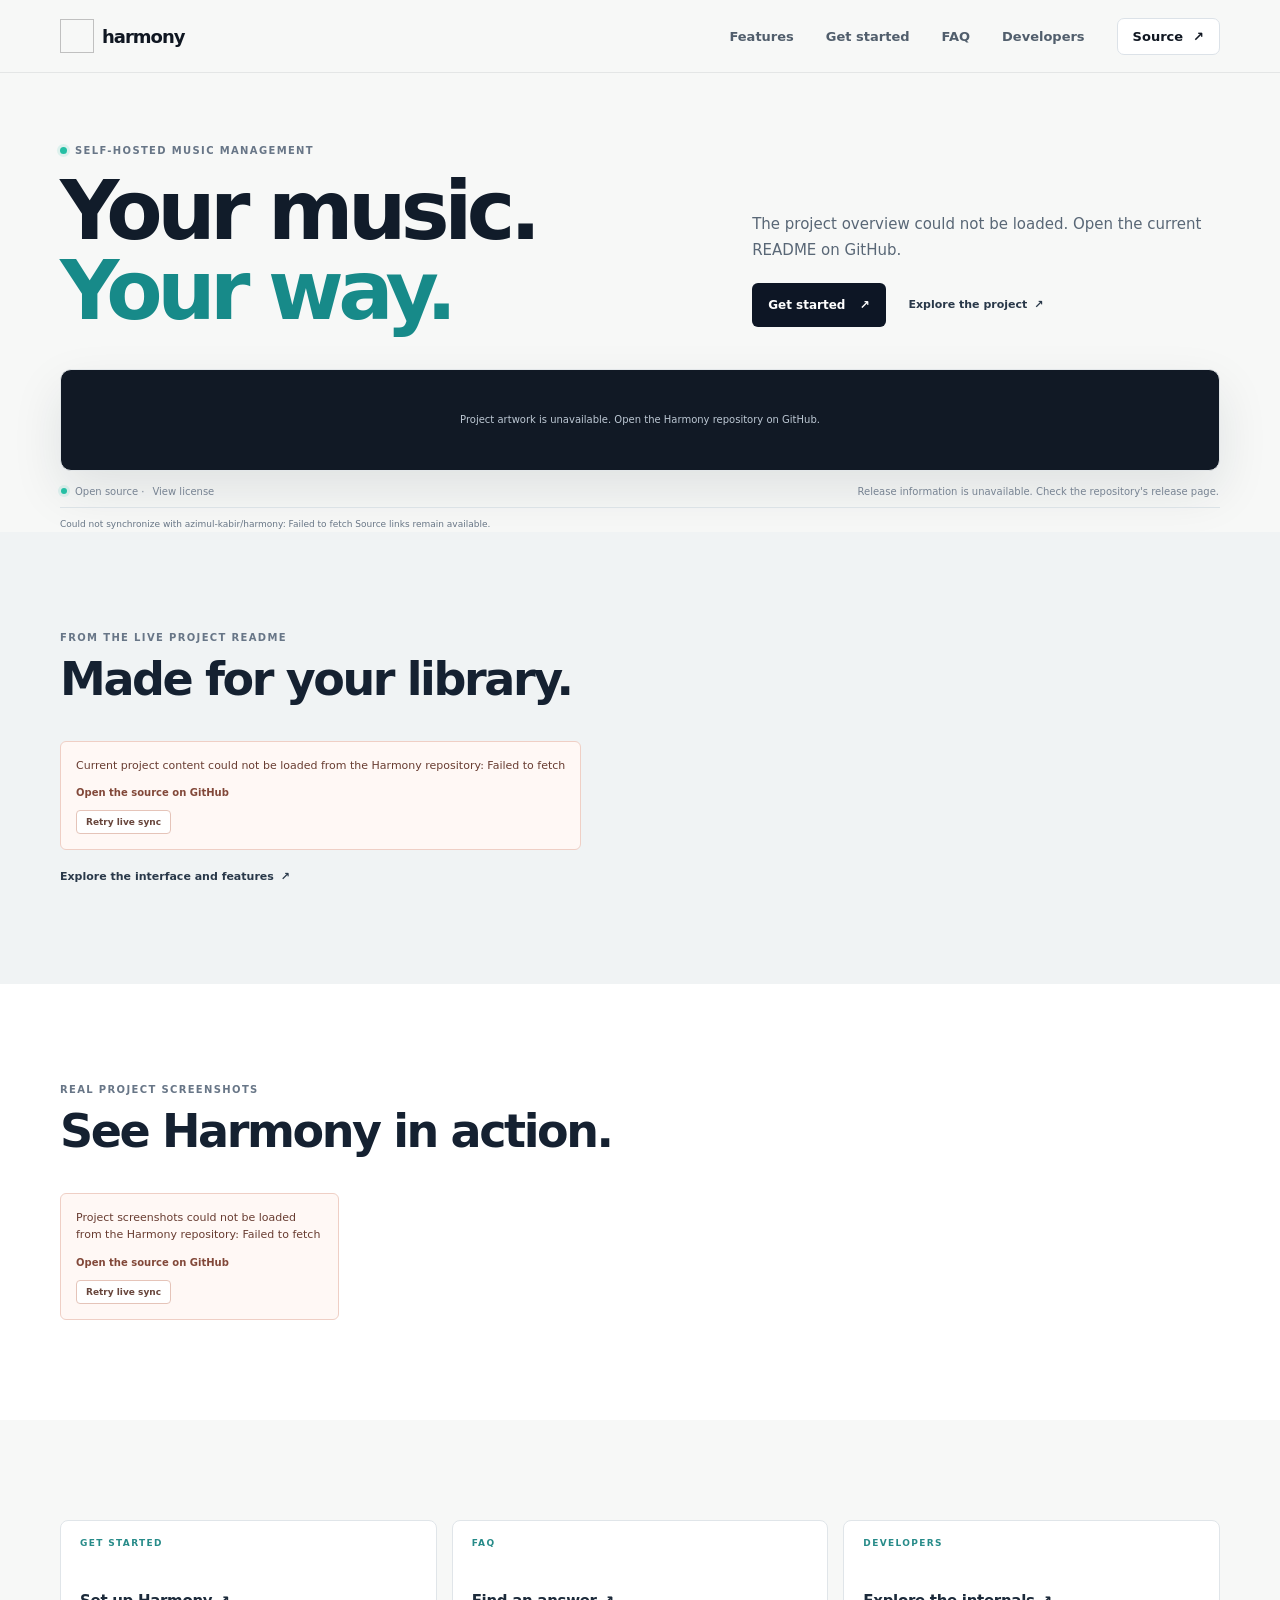
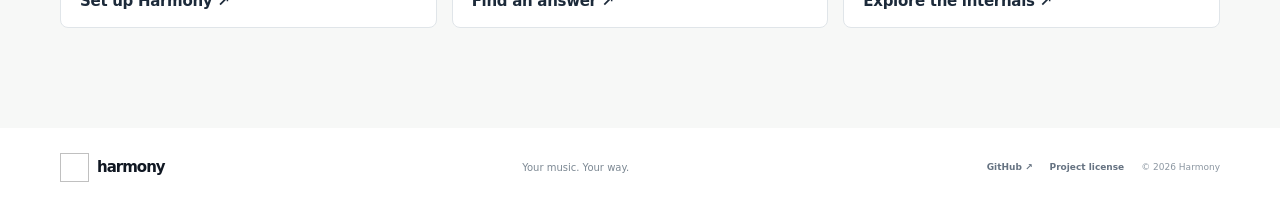
==== commit f85db67a: "Make Harmony site more visual Co-authored-by: Copilot App <223556219+Copilot@users.noreply.github.co" ====
--- a/index.html
+++ b/index.html
@@ -48,21 +48,19 @@
       <section class="home-highlights section-pad">
         <div class="container">
           <div class="section-heading">
-            <div><p class="eyebrow">FROM THE LIVE PROJECT README</p><h2>Discover Harmony.</h2></div>
-            <p>Short feature summaries pulled directly from the current project documentation.</p>
+            <div><p class="eyebrow">FROM THE LIVE PROJECT README</p><h2>Made for your library.</h2></div>
           </div>
-          <div class="feature-grid live-content" id="home-highlights" aria-live="polite">
+          <div class="feature-topics live-content" id="home-highlights" aria-live="polite">
             <p class="source-loading">Loading project highlights…</p>
           </div>
-          <a class="text-link section-more-link" href="features.html">Explore all project features <span aria-hidden="true">↗</span></a>
+          <a class="text-link section-more-link" href="features.html">Explore the interface and features <span aria-hidden="true">↗</span></a>
         </div>
       </section>
 
       <section class="library-showcase section-pad home-gallery">
         <div class="container">
           <div class="section-heading">
-            <div><p class="eyebrow">REAL PROJECT SCREENSHOTS</p><h2>Take a look around.</h2></div>
-            <p>Images are discovered in the project repository, not copied into this website.</p>
+            <div><p class="eyebrow">REAL PROJECT SCREENSHOTS</p><h2>See Harmony in action.</h2></div>
           </div>
           <div class="screenshot-grid live-content" id="live-gallery" aria-live="polite">
             <p class="source-loading">Loading project screenshots…</p>
@@ -72,9 +70,9 @@
 
       <section class="home-links section-pad">
         <div class="container home-links-grid">
-          <a class="home-link-card" href="get-started.html"><span class="eyebrow">GET STARTED</span><strong>Set up Harmony at home.</strong><span>Follow the latest cross-platform installation guide. ↗</span></a>
-          <a class="home-link-card" href="faq.html"><span class="eyebrow">FAQ</span><strong>Find a quick answer.</strong><span>Answers from the current project guides. ↗</span></a>
-          <a class="home-link-card" href="developers.html"><span class="eyebrow">DEVELOPERS</span><strong>Explore the internals.</strong><span>Browse the current stack, architecture, and API docs. ↗</span></a>
+          <a class="home-link-card" href="get-started.html"><span class="eyebrow">GET STARTED</span><strong>Set up Harmony ↗</strong></a>
+          <a class="home-link-card" href="faq.html"><span class="eyebrow">FAQ</span><strong>Find an answer ↗</strong></a>
+          <a class="home-link-card" href="developers.html"><span class="eyebrow">DEVELOPERS</span><strong>Explore the internals ↗</strong></a>
         </div>
       </section>
     </main>
--- a/styles.css
+++ b/styles.css
@@ -53,20 +53,24 @@
 .hero-release a { color: #283c50; font-weight: 700; }
 .home-hero .source-status { margin-top: 10px; padding-top: 9px; }
 .home-highlights { background: #f0f3f4; }
-.home-highlights .feature-grid, .home-gallery .screenshot-grid { grid-template-columns: repeat(3, minmax(0, 1fr)); }
-.section-more-link { margin-top: 23px; }
+.home-gallery .screenshot-grid, .feature-gallery { grid-template-columns: repeat(4, minmax(0, 1fr)); }
+.section-more-link { margin-top: 20px; }
 .home-gallery { background: #fff; }
 .home-links { background: #f7f8f7; }
 .home-links-grid { display: grid; grid-template-columns: repeat(3, minmax(0, 1fr)); gap: 15px; }
-.home-link-card { min-height: 155px; display: flex; flex-direction: column; align-items: flex-start; padding: 20px; border: 1px solid #e0e5e9; border-radius: 8px; background: #fff; transition: border-color .2s ease, transform .2s ease; }
+.home-link-card { min-height: 108px; display: flex; flex-direction: column; align-items: flex-start; justify-content: space-between; padding: 17px 19px; border: 1px solid #e0e5e9; border-radius: 8px; background: #fff; transition: border-color .2s ease, transform .2s ease; }
 .home-link-card:hover { transform: translateY(-2px); border-color: #9dc9c5; }
-.home-link-card .eyebrow { margin-bottom: 16px; color: #278b89; font-size: 9px; }
-.home-link-card strong { margin-bottom: 7px; color: #1c2a3a; font-size: 15px; font-weight: 600; letter-spacing: -.3px; }
-.home-link-card > span:last-child { color: #697787; font-size: 10px; line-height: 1.7; }
+.home-link-card .eyebrow { margin-bottom: 14px; color: #278b89; font-size: 9px; }
+.home-link-card strong { margin: 0; color: #1c2a3a; font-size: 15px; font-weight: 600; letter-spacing: -.3px; }
 .page-intro { background: #f0f3f4; }
 .page-heading, .page-intro h1 { margin: 0; color: #152131; font-size: clamp(42px, 6vw, 64px); font-weight: 600; letter-spacing: -3.5px; line-height: 1.02; }
 .page-lede { max-width: 650px; margin: 17px 0 29px; color: #647180; font-size: 13px; line-height: 1.8; }
-.page-intro .feature-grid { margin-top: 32px; }
+.feature-gallery { margin-top: 28px; }
+.feature-topics-section { margin-top: 48px; }
+.feature-topics-section .subsection-title { margin-bottom: 14px; }
+.feature-topics { display: flex; flex-wrap: wrap; gap: 9px; }
+.feature-topic { display: inline-flex; min-height: 38px; align-items: center; padding: 8px 13px; border: 1px solid #dbe3e7; border-radius: 999px; background: rgba(255, 255, 255, .82); color: #354557; font-size: 11px; font-weight: 600; transition: border-color .2s ease, background .2s ease; }
+.feature-topic:hover { border-color: #89c4be; background: #fff; color: #137e7b; }
 .setup .page-lede { margin-bottom: 26px; }
 .setup .guide-panel { max-width: 900px; }
 .setup-more { max-width: 900px; margin-top: 14px; }
@@ -102,10 +106,12 @@
 .image-unavailable { display: grid; min-height: 100px; place-items: center; padding: 16px; color: #bdc8d4; font-size: 10px; line-height: 1.7; text-align: center; }
 .release-date { color: #7a8792; font-size: 9px; }
 .library-showcase { background: #fff; }
-.screenshot-grid { display: grid; grid-template-columns: repeat(auto-fill, minmax(min(100%, 235px), 1fr)); gap: 14px; align-items: start; }
+.screenshot-grid { display: grid; grid-template-columns: repeat(auto-fill, minmax(min(100%, 220px), 1fr)); gap: 15px; align-items: start; }
 .screenshot-card { min-width: 0; overflow: hidden; margin: 0; border: 1px solid #e3e7eb; border-radius: 7px; background: #0d1420; }
 .screenshot-card > a { display: block; overflow: hidden; background: #101722; }
-.screenshot-card img { width: 100%; aspect-ratio: 1.55; object-fit: cover; object-position: top center; transition: transform .3s ease; }
+.screenshot-card img { width: 100%; aspect-ratio: 1.55; object-fit: contain; object-position: center; transition: transform .3s ease; }
+.screenshot-card-mobile img { width: auto; max-width: 100%; height: 330px; margin: 0 auto; aspect-ratio: auto; object-fit: contain; }
+.screenshot-card-light > a { background: #eef1f3; }
 .screenshot-card:hover img { transform: scale(1.025); }
 .screenshot-card figcaption { display: flex; align-items: center; justify-content: space-between; gap: 10px; min-height: 41px; padding: 9px 11px; background: #fff; color: #354252; font-size: 10px; text-transform: capitalize; }
 .image-arrow { color: #158a84; font-size: 14px; }
@@ -185,7 +191,7 @@
   .features { margin-top: 68px; }
   .section-heading { align-items: start; flex-direction: column; gap: 12px; }
   .section-heading > p { max-width: 440px; }
-  .home-highlights .feature-grid, .home-gallery .screenshot-grid { grid-template-columns: repeat(2, minmax(0, 1fr)); }
+  .home-gallery .screenshot-grid, .feature-gallery { grid-template-columns: repeat(2, minmax(0, 1fr)); }
   .home-links-grid { grid-template-columns: 1fr; }
   .home-link-card { min-height: 0; }
   .screenshot-grid { grid-template-columns: repeat(auto-fill, minmax(min(100%, 235px), 1fr)); }
@@ -220,9 +226,12 @@
   .page-heading, .page-intro h1 { font-size: clamp(39px, 11vw, 52px); letter-spacing: -2.8px; }
   .page-lede { font-size: 12px; }
   .feature-grid { grid-template-columns: 1fr; gap: 13px; }
-  .home-highlights .feature-grid, .home-gallery .screenshot-grid { grid-template-columns: 1fr; }
+  .home-gallery .screenshot-grid, .feature-gallery { grid-template-columns: repeat(2, minmax(0, 1fr)); gap: 9px; }
+  .screenshot-card-mobile img { height: 245px; }
+  .feature-topics-section { margin-top: 37px; }
+  .feature-topic { min-height: 35px; padding: 7px 10px; font-size: 10px; }
   .feature-copy { padding: 16px; }
-  .screenshot-grid { grid-template-columns: 1fr; gap: 13px; }
+  .screenshot-grid { grid-template-columns: repeat(2, minmax(0, 1fr)); gap: 9px; }
   .tech-grid { grid-template-columns: 1fr; }
   .setup { padding: 58px 0; }
   .guide-panel, .guide-aside { padding: 16px; }
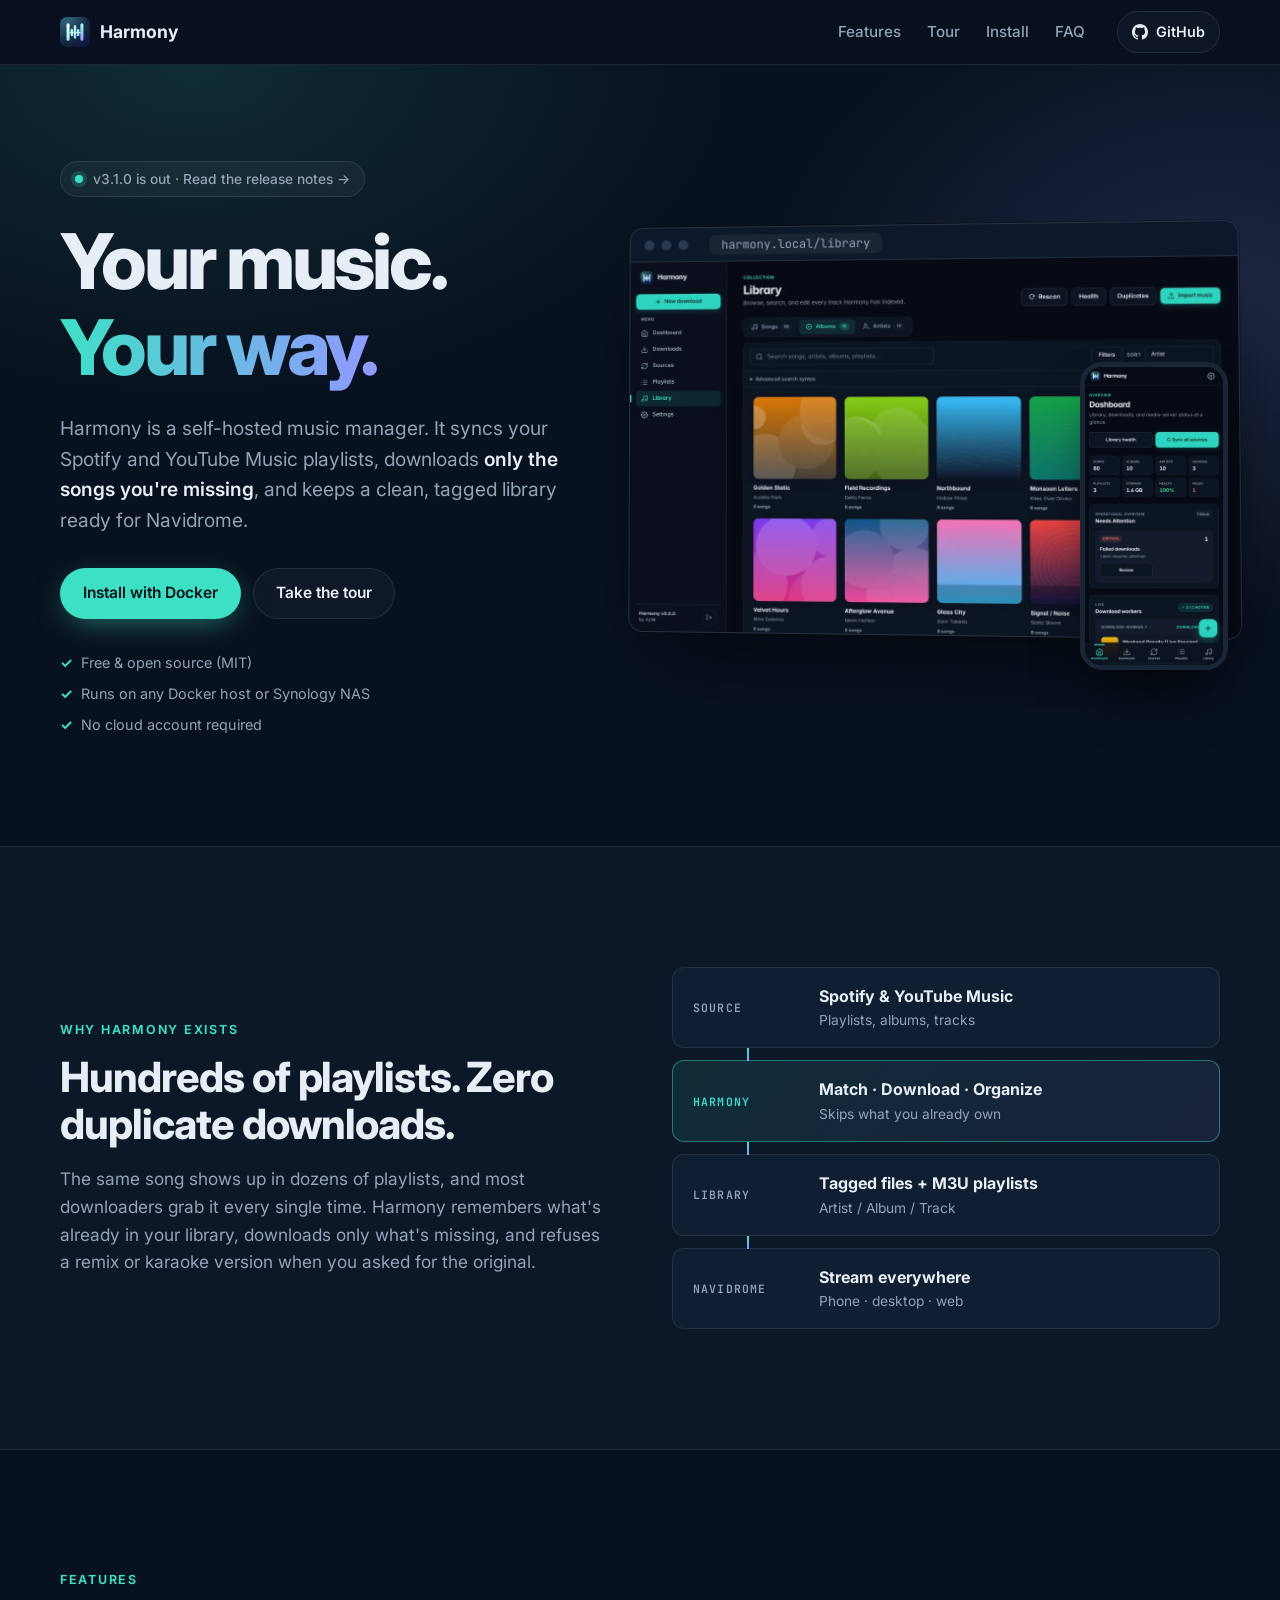
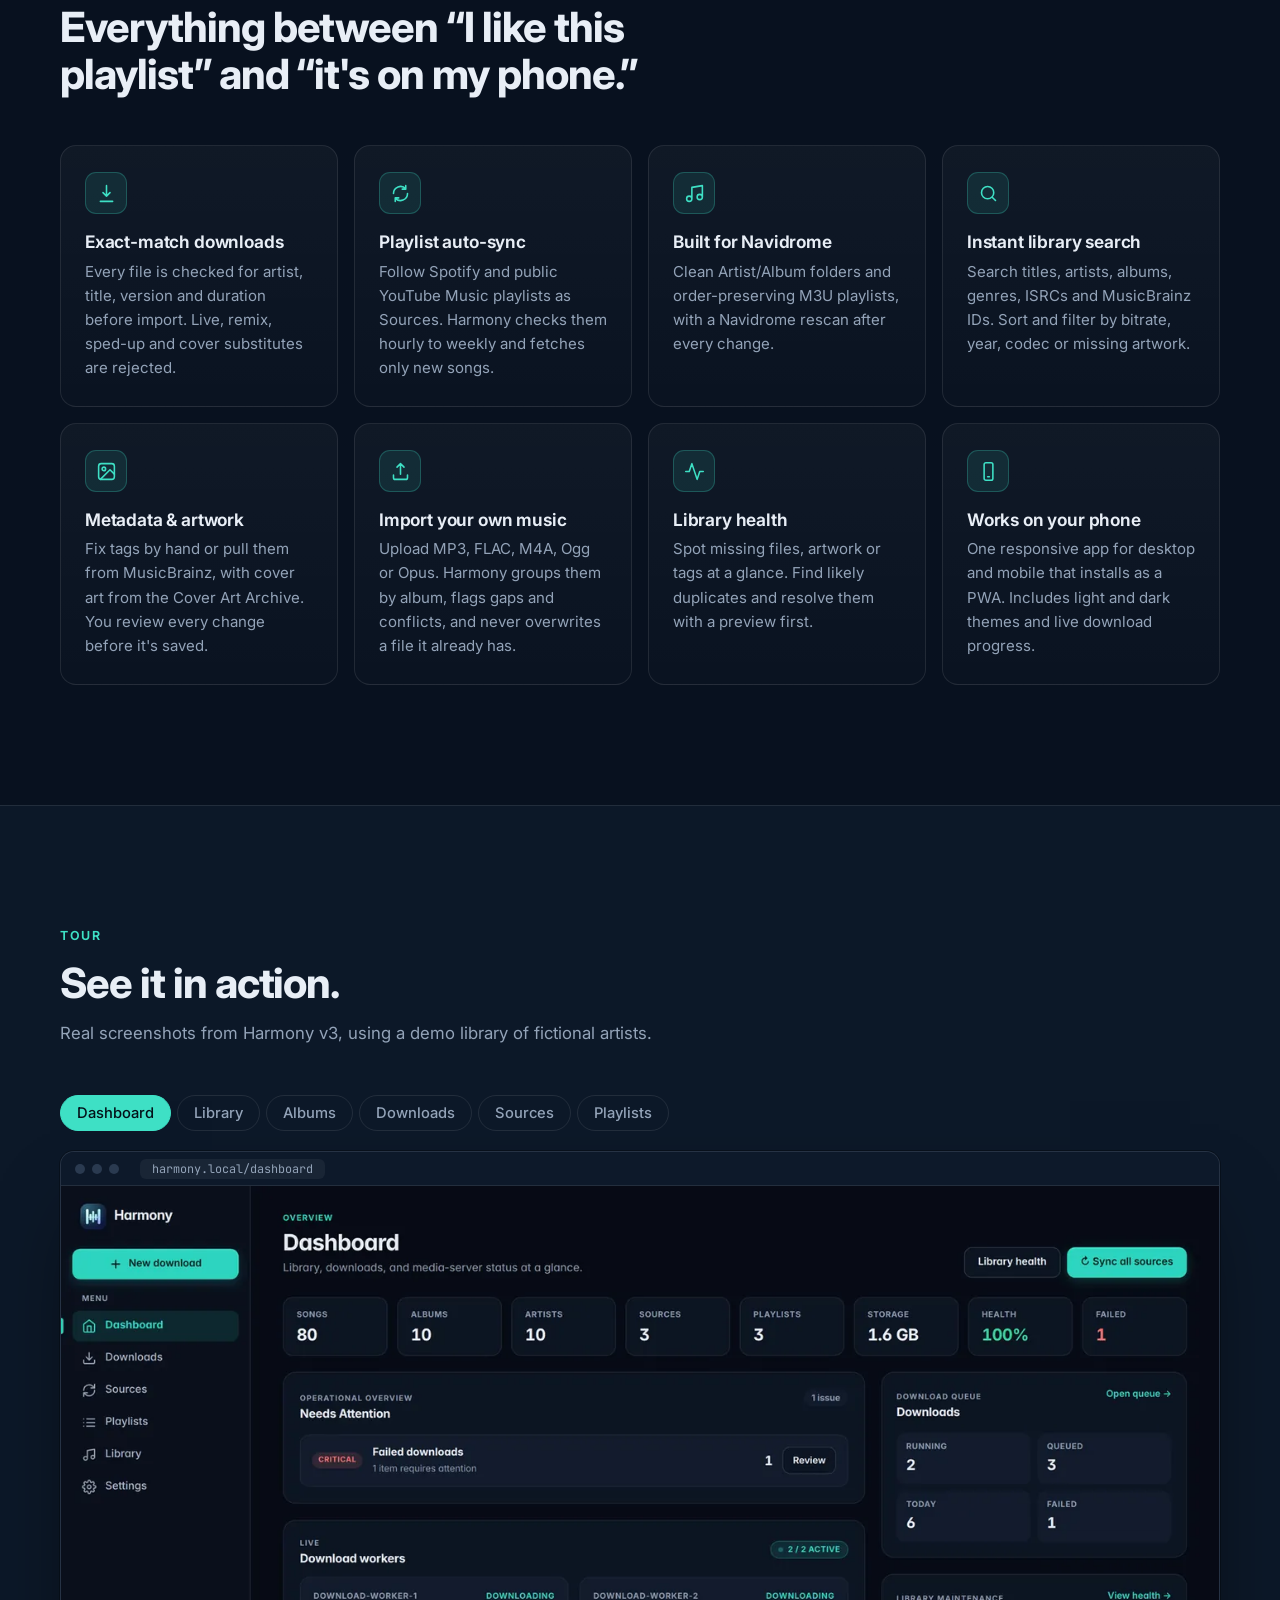
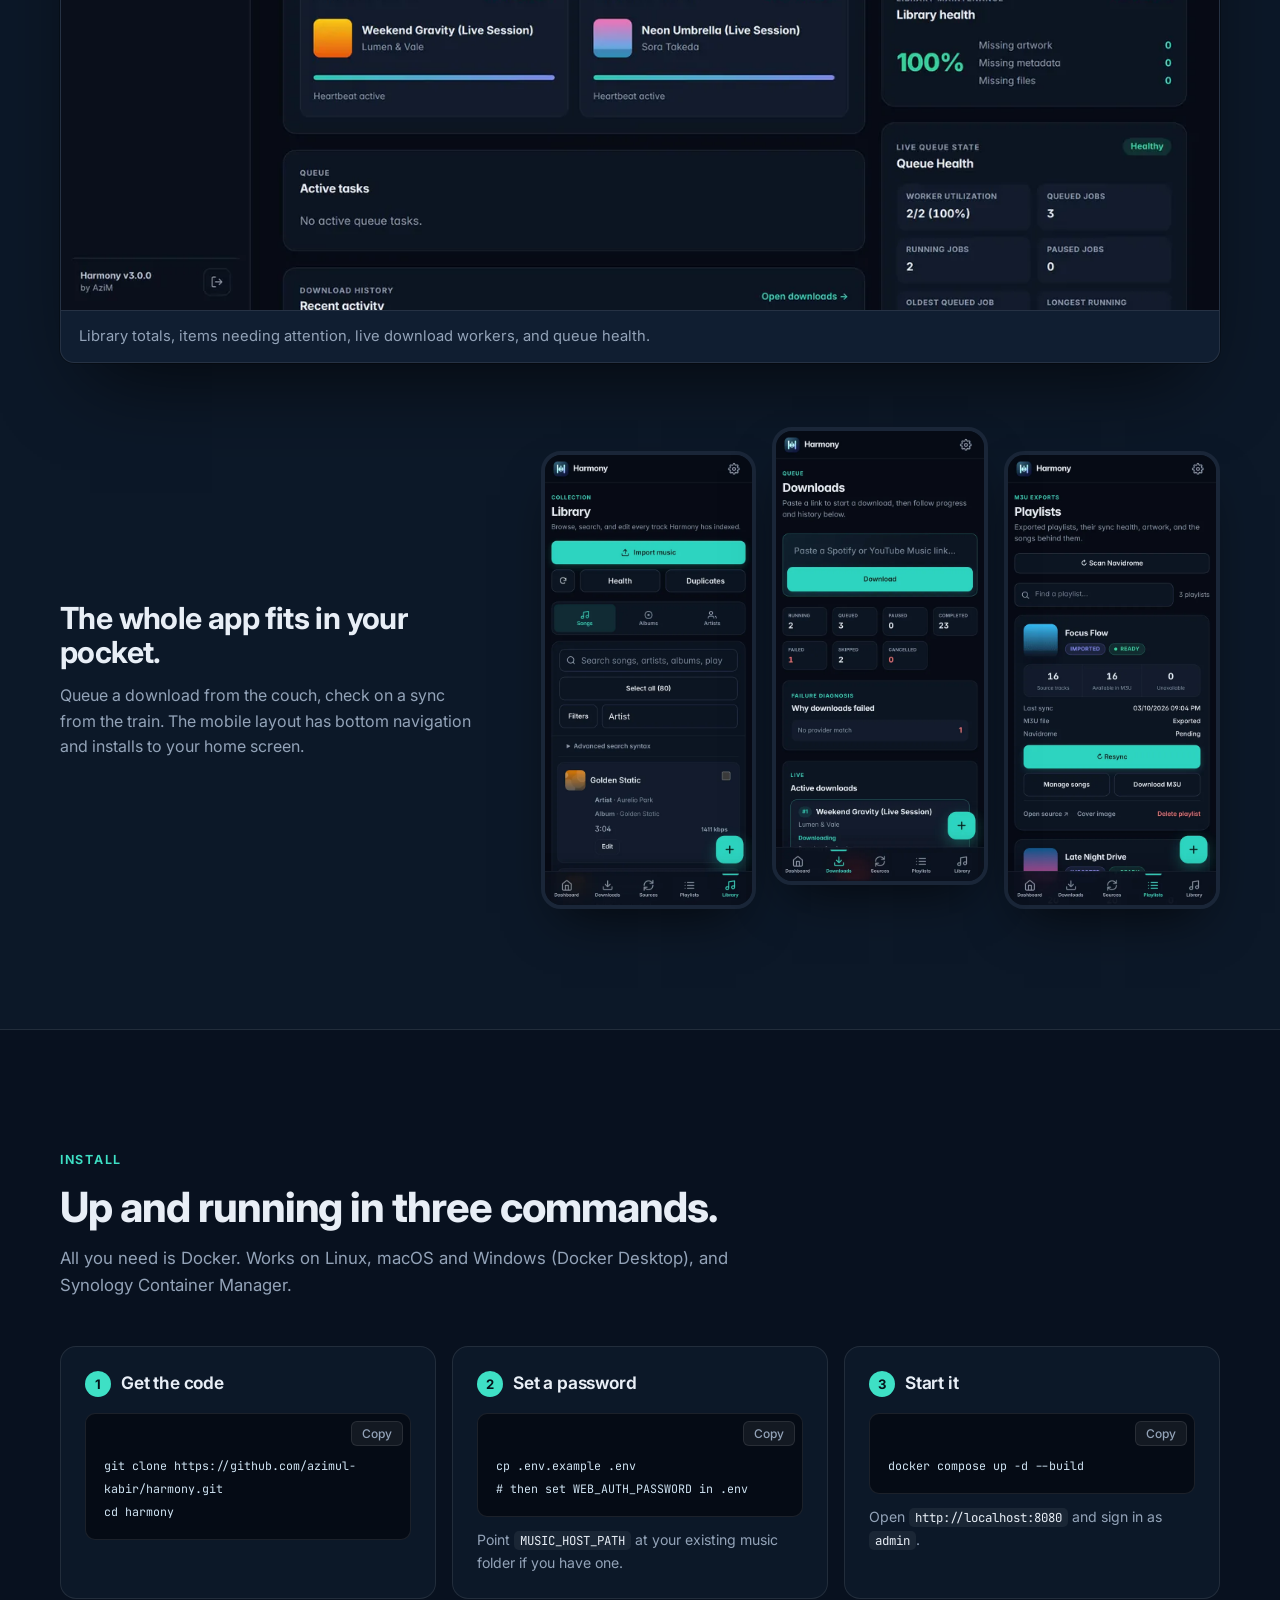
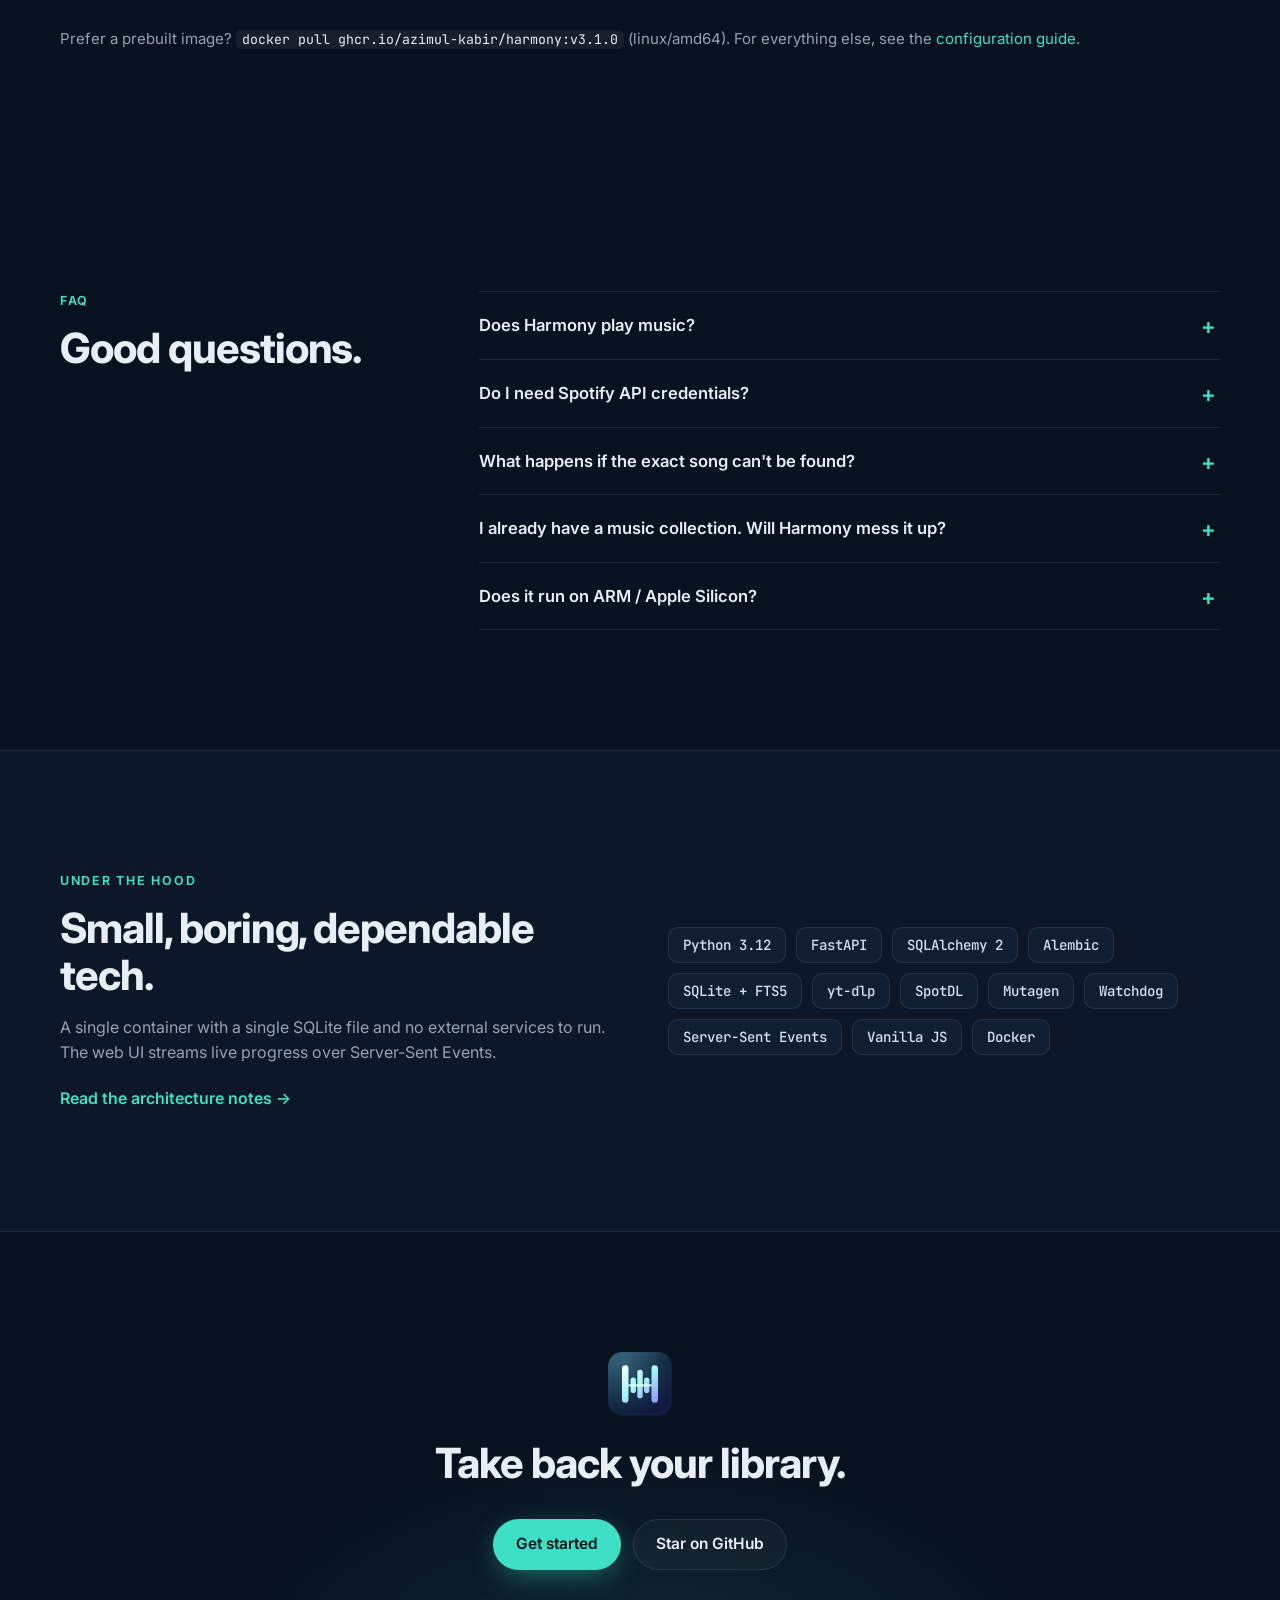
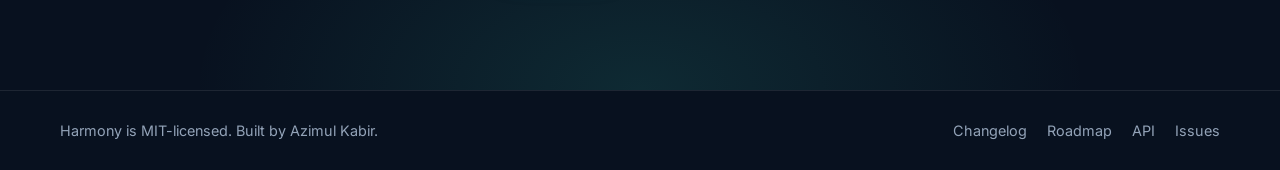
==== commit a0b82088: "Rebuild the site as a single static landing page Replace the multi-page shell that fetched README, s" ====
--- a/index.html
+++ b/index.html
@@ -3,79 +3,296 @@
   <head>
     <meta charset="utf-8">
     <meta name="viewport" content="width=device-width, initial-scale=1">
-    <meta name="theme-color" content="#f7f8f7">
-    <meta name="description" content="Explore Harmony, a self-hosted music library. Read the live user guide, features, frequently asked questions, and developer docs from its source repository.">
+    <title>Harmony — Self-hosted music library for Navidrome</title>
+    <meta name="description" content="Harmony is a free, open-source, self-hosted music manager. Sync Spotify and YouTube Music playlists, download only what's missing, and keep a clean, tagged library for Navidrome. Runs in Docker.">
+    <meta name="theme-color" content="#08111f">
     <link rel="canonical" href="https://harmony.azimulkabir.com/">
     <meta property="og:type" content="website">
     <meta property="og:title" content="Harmony — Your music. Your way.">
-    <meta property="og:description" content="Explore Harmony's live project documentation, setup guide, and developer resources.">
+    <meta property="og:description" content="Self-hosted music acquisition, playlist sync, and library management for Navidrome.">
     <meta property="og:url" content="https://harmony.azimulkabir.com/">
-    <title>Harmony — Your music. Your way.</title>
-    <link id="site-icon" rel="icon" type="image/png">
+    <meta property="og:image" content="https://harmony.azimulkabir.com/assets/og.jpg">
+    <meta name="twitter:card" content="summary_large_image">
+    <link rel="icon" href="assets/icon.svg" type="image/svg+xml">
+    <link rel="apple-touch-icon" href="assets/apple-touch-icon.png">
+    <link rel="preconnect" href="https://fonts.googleapis.com">
+    <link rel="preconnect" href="https://fonts.gstatic.com" crossorigin>
+    <link rel="stylesheet" href="https://fonts.googleapis.com/css2?family=Inter:wght@400;500;600;700;800&family=JetBrains+Mono:wght@400;500&display=swap">
     <link rel="stylesheet" href="styles.css">
-    <script src="site-shell.js" defer></script>
-    <script src="script.js" defer></script>
+    <script src="main.js" defer></script>
   </head>
-  <body data-page="home">
-    <div data-site-header></div>
-    <main>
-      <section class="hero home-hero">
-        <div class="container">
-          <div class="hero-heading">
+  <body>
+    <a class="skip" href="#main">Skip to content</a>
+
+    <header class="nav">
+      <div class="wrap nav-inner">
+        <a class="brand" href="#top" aria-label="Harmony home">
+          <img src="assets/icon.svg" alt="" width="30" height="30"> Harmony
+        </a>
+        <nav aria-label="Primary">
+          <a href="#features">Features</a>
+          <a href="#tour">Tour</a>
+          <a href="#install">Install</a>
+          <a href="#faq">FAQ</a>
+        </nav>
+        <a class="btn btn-ghost btn-sm" href="https://github.com/azimul-kabir/harmony">
+          <svg aria-hidden="true" viewBox="0 0 16 16" width="16" height="16"><path fill="currentColor" d="M8 0C3.58 0 0 3.58 0 8c0 3.54 2.29 6.53 5.47 7.59.4.07.55-.17.55-.38 0-.19-.01-.82-.01-1.49-2.01.37-2.53-.49-2.69-.94-.09-.23-.48-.94-.82-1.13-.28-.15-.68-.52-.01-.53.63-.01 1.08.58 1.23.82.72 1.21 1.87.87 2.33.66.07-.52.28-.87.51-1.07-1.78-.2-3.64-.89-3.64-3.95 0-.87.31-1.59.82-2.15-.08-.2-.36-1.02.08-2.12 0 0 .67-.21 2.2.82.64-.18 1.32-.27 2-.27.68 0 1.36.09 2 .27 1.53-1.04 2.2-.82 2.2-.82.44 1.1.16 1.92.08 2.12.51.56.82 1.27.82 2.15 0 3.07-1.87 3.75-3.65 3.95.29.25.54.73.54 1.48 0 1.07-.01 1.93-.01 2.2 0 .21.15.46.55.38A8.013 8.013 0 0016 8c0-4.42-3.58-8-8-8z"/></svg>
+          GitHub
+        </a>
+      </div>
+    </header>
+
+    <main id="main">
+      <!-- Hero -->
+      <section class="hero" id="top">
+        <div class="wrap hero-grid">
+          <div class="hero-copy">
+            <a class="pill" href="https://github.com/azimul-kabir/harmony/releases">
+              <span class="dot"></span> v3.1.0 is out · Read the release notes →
+            </a>
+            <h1>Your music.<br><span class="grad">Your way.</span></h1>
+            <p class="lede">
+              Harmony is a self-hosted music manager. It syncs your Spotify and YouTube Music
+              playlists, downloads <em>only the songs you're missing</em>, and keeps a clean,
+              tagged library ready for Navidrome.
+            </p>
+            <div class="cta">
+              <a class="btn btn-primary" href="#install">Install with Docker</a>
+              <a class="btn btn-ghost" href="#tour">Take the tour</a>
+            </div>
+            <ul class="facts" aria-label="At a glance">
+              <li>Free &amp; open source (MIT)</li>
+              <li>Runs on any Docker host or Synology NAS</li>
+              <li>No cloud account required</li>
+            </ul>
+          </div>
+          <div class="hero-visual" aria-hidden="true">
+            <div class="window">
+              <div class="window-bar"><i></i><i></i><i></i><span>harmony.local/library</span></div>
+              <img src="assets/shots/desktop-albums.webp" alt="" width="1400" height="875" fetchpriority="high">
+            </div>
+            <img class="phone" src="assets/shots/mobile-dashboard.webp" alt="" width="560" height="1212">
+          </div>
+        </div>
+      </section>
+
+      <!-- Problem / flow -->
+      <section class="section why">
+        <div class="wrap">
+          <div class="why-grid">
             <div>
-              <p class="eyebrow"><span class="live-dot"></span> SELF-HOSTED MUSIC MANAGEMENT</p>
-              <h1>Your music.<br><span>Your way.</span></h1>
-            </div>
-            <div class="hero-intro">
-              <p id="project-overview" aria-live="polite">Loading the current project overview…</p>
-              <div class="hero-actions">
-                <a class="button button-dark" href="get-started.html">Get started <span aria-hidden="true">↗</span></a>
-                <a class="text-link" href="https://github.com/azimul-kabir/harmony" target="_blank" rel="noreferrer">Explore the project <span aria-hidden="true">↗</span></a>
-              </div>
-            </div>
-          </div>
-          <figure class="hero-image">
-            <img id="project-hero" alt="Harmony project artwork loaded from its source repository" fetchpriority="high">
+              <p class="eyebrow">Why Harmony exists</p>
+              <h2>Hundreds of playlists. Zero duplicate downloads.</h2>
+              <p>
+                The same song shows up in dozens of playlists, and most downloaders grab it every
+                single time. Harmony remembers what's already in your library, downloads only what's
+                missing, and refuses a remix or karaoke version when you asked for the original.
+              </p>
+            </div>
+            <ol class="flow" aria-label="How music flows through Harmony">
+              <li><span class="flow-tag">Source</span><strong>Spotify &amp; YouTube Music</strong><small>Playlists, albums, tracks</small></li>
+              <li class="flow-main"><span class="flow-tag">Harmony</span><strong>Match · Download · Organize</strong><small>Skips what you already own</small></li>
+              <li><span class="flow-tag">Library</span><strong>Tagged files + M3U playlists</strong><small>Artist / Album / Track</small></li>
+              <li><span class="flow-tag">Navidrome</span><strong>Stream everywhere</strong><small>Phone · desktop · web</small></li>
+            </ol>
+          </div>
+        </div>
+      </section>
+
+      <!-- Features -->
+      <section class="section" id="features">
+        <div class="wrap">
+          <div class="head">
+            <p class="eyebrow">Features</p>
+            <h2>Everything between “I like this playlist” and “it's on my phone.”</h2>
+          </div>
+          <div class="features">
+            <article class="card">
+              <div class="ico"><svg viewBox="0 0 24 24"><path d="M12 3v12m0 0-4-4m4 4 4-4M5 21h14"/></svg></div>
+              <h3>Exact-match downloads</h3>
+              <p>Every file is checked for artist, title, version and duration before import. Live, remix, sped-up and cover substitutes are rejected.</p>
+            </article>
+            <article class="card">
+              <div class="ico"><svg viewBox="0 0 24 24"><path d="M4 12a8 8 0 0 1 14-5.3M20 12a8 8 0 0 1-14 5.3M18 3v4h-4M6 21v-4h4"/></svg></div>
+              <h3>Playlist auto-sync</h3>
+              <p>Follow Spotify and public YouTube Music playlists as Sources. Harmony checks them hourly to weekly and fetches only new songs.</p>
+            </article>
+            <article class="card">
+              <div class="ico"><svg viewBox="0 0 24 24"><path d="M9 18V5l12-2v13M9 18a3 3 0 1 1-6 0 3 3 0 0 1 6 0Zm12-2a3 3 0 1 1-6 0 3 3 0 0 1 6 0Z"/></svg></div>
+              <h3>Built for Navidrome</h3>
+              <p>Clean Artist/Album folders and order-preserving M3U playlists, with a Navidrome rescan after every change.</p>
+            </article>
+            <article class="card">
+              <div class="ico"><svg viewBox="0 0 24 24"><circle cx="11" cy="11" r="7"/><path d="m20 20-3.5-3.5"/></svg></div>
+              <h3>Instant library search</h3>
+              <p>Search titles, artists, albums, genres, ISRCs and MusicBrainz IDs. Sort and filter by bitrate, year, codec or missing artwork.</p>
+            </article>
+            <article class="card">
+              <div class="ico"><svg viewBox="0 0 24 24"><rect x="3" y="3" width="18" height="18" rx="3"/><circle cx="9" cy="9" r="2"/><path d="m21 15-5-5L5 21"/></svg></div>
+              <h3>Metadata &amp; artwork</h3>
+              <p>Fix tags by hand or pull them from MusicBrainz, with cover art from the Cover Art Archive. You review every change before it's saved.</p>
+            </article>
+            <article class="card">
+              <div class="ico"><svg viewBox="0 0 24 24"><path d="M4 16v3a2 2 0 0 0 2 2h12a2 2 0 0 0 2-2v-3M12 3v12m0-12-4 4m4-4 4 4"/></svg></div>
+              <h3>Import your own music</h3>
+              <p>Upload MP3, FLAC, M4A, Ogg or Opus. Harmony groups them by album, flags gaps and conflicts, and never overwrites a file it already has.</p>
+            </article>
+            <article class="card">
+              <div class="ico"><svg viewBox="0 0 24 24"><path d="M22 12h-4l-3 9L9 3l-3 9H2"/></svg></div>
+              <h3>Library health</h3>
+              <p>Spot missing files, artwork or tags at a glance. Find likely duplicates and resolve them with a preview first.</p>
+            </article>
+            <article class="card">
+              <div class="ico"><svg viewBox="0 0 24 24"><rect x="7" y="2" width="10" height="20" rx="2"/><path d="M11 18h2"/></svg></div>
+              <h3>Works on your phone</h3>
+              <p>One responsive app for desktop and mobile that installs as a PWA. Includes light and dark themes and live download progress.</p>
+            </article>
+          </div>
+        </div>
+      </section>
+
+      <!-- Tour -->
+      <section class="section tour" id="tour">
+        <div class="wrap">
+          <div class="head">
+            <p class="eyebrow">Tour</p>
+            <h2>See it in action.</h2>
+            <p class="sub">Real screenshots from Harmony v3, using a demo library of fictional artists.</p>
+          </div>
+
+          <div class="tabs" role="tablist" aria-label="Screenshots">
+            <button role="tab" aria-selected="true" data-shot="dashboard">Dashboard</button>
+            <button role="tab" aria-selected="false" data-shot="library">Library</button>
+            <button role="tab" aria-selected="false" data-shot="albums">Albums</button>
+            <button role="tab" aria-selected="false" data-shot="downloads">Downloads</button>
+            <button role="tab" aria-selected="false" data-shot="sources">Sources</button>
+            <button role="tab" aria-selected="false" data-shot="playlists">Playlists</button>
+          </div>
+          <figure class="window tour-window" role="tabpanel">
+            <div class="window-bar"><i></i><i></i><i></i><span id="tour-url">harmony.local/dashboard</span></div>
+            <img id="tour-img" src="assets/shots/desktop-dashboard.webp" width="1400" height="875" loading="lazy"
+                 alt="Dashboard with library totals, attention items, live download workers, and queue health">
+            <figcaption id="tour-cap">Library totals, items needing attention, live download workers, and queue health.</figcaption>
           </figure>
-          <div class="hero-meta">
-            <span><span class="live-dot"></span> Open source · <a id="hero-license-link" href="https://github.com/azimul-kabir/harmony" target="_blank" rel="noreferrer">View license</a></span>
-            <span id="release-status">Checking the latest release…</span>
-          </div>
-          <p class="source-status" data-source-status>Fetching live project information…</p>
-        </div>
-      </section>
-
-      <section class="home-highlights section-pad">
-        <div class="container">
-          <div class="section-heading">
-            <div><p class="eyebrow">FROM THE LIVE PROJECT README</p><h2>Made for your library.</h2></div>
-          </div>
-          <div class="feature-topics live-content" id="home-highlights" aria-live="polite">
-            <p class="source-loading">Loading project highlights…</p>
-          </div>
-          <a class="text-link section-more-link" href="features.html">Explore the interface and features <span aria-hidden="true">↗</span></a>
-        </div>
-      </section>
-
-      <section class="library-showcase section-pad home-gallery">
-        <div class="container">
-          <div class="section-heading">
-            <div><p class="eyebrow">REAL PROJECT SCREENSHOTS</p><h2>See Harmony in action.</h2></div>
-          </div>
-          <div class="screenshot-grid live-content" id="live-gallery" aria-live="polite">
-            <p class="source-loading">Loading project screenshots…</p>
-          </div>
-        </div>
-      </section>
-
-      <section class="home-links section-pad">
-        <div class="container home-links-grid">
-          <a class="home-link-card" href="get-started.html"><span class="eyebrow">GET STARTED</span><strong>Set up Harmony ↗</strong></a>
-          <a class="home-link-card" href="faq.html"><span class="eyebrow">FAQ</span><strong>Find an answer ↗</strong></a>
-          <a class="home-link-card" href="developers.html"><span class="eyebrow">DEVELOPERS</span><strong>Explore the internals ↗</strong></a>
+
+          <div class="mobile-row">
+            <div class="mobile-copy">
+              <h3>The whole app fits in your pocket.</h3>
+              <p>Queue a download from the couch, check on a sync from the train. The mobile layout has bottom navigation and installs to your home screen.</p>
+            </div>
+            <div class="phones">
+              <img src="assets/shots/mobile-library.webp" width="560" height="1212" loading="lazy" alt="Mobile library with song cards">
+              <img src="assets/shots/mobile-downloads.webp" width="560" height="1212" loading="lazy" alt="Mobile downloads page">
+              <img src="assets/shots/mobile-playlists.webp" width="560" height="1212" loading="lazy" alt="Mobile playlist cards">
+            </div>
+          </div>
+        </div>
+      </section>
+
+      <!-- Install -->
+      <section class="section" id="install">
+        <div class="wrap">
+          <div class="head">
+            <p class="eyebrow">Install</p>
+            <h2>Up and running in three commands.</h2>
+            <p class="sub">All you need is Docker. Works on Linux, macOS and Windows (Docker Desktop), and Synology Container Manager.</p>
+          </div>
+          <ol class="steps">
+            <li>
+              <h3>Get the code</h3>
+              <div class="code"><pre><code>git clone https://github.com/azimul-kabir/harmony.git
+cd harmony</code></pre><button class="copy" type="button">Copy</button></div>
+            </li>
+            <li>
+              <h3>Set a password</h3>
+              <div class="code"><pre><code>cp .env.example .env
+# then set WEB_AUTH_PASSWORD in .env</code></pre><button class="copy" type="button">Copy</button></div>
+              <p class="note">Point <code>MUSIC_HOST_PATH</code> at your existing music folder if you have one.</p>
+            </li>
+            <li>
+              <h3>Start it</h3>
+              <div class="code"><pre><code>docker compose up -d --build</code></pre><button class="copy" type="button">Copy</button></div>
+              <p class="note">Open <code>http://localhost:8080</code> and sign in as <code>admin</code>.</p>
+            </li>
+          </ol>
+          <p class="alt">
+            Prefer a prebuilt image? <code>docker pull ghcr.io/azimul-kabir/harmony:v3.1.0</code> (linux/amd64).
+            For everything else, see the <a href="https://github.com/azimul-kabir/harmony/blob/main/docs/configuration.md">configuration guide</a>.
+          </p>
+        </div>
+      </section>
+
+      <!-- FAQ -->
+      <section class="section" id="faq">
+        <div class="wrap faq-grid">
+          <div class="head">
+            <p class="eyebrow">FAQ</p>
+            <h2>Good questions.</h2>
+          </div>
+          <div class="faq">
+            <details>
+              <summary>Does Harmony play music?</summary>
+              <p>No. Harmony gets, organizes and maintains your files. Playback is left to Navidrome or any media server that reads folders and M3U playlists. Pair it with a Subsonic client like Symfonium (Android), Amperfy (iOS) or Feishin (desktop).</p>
+            </details>
+            <details>
+              <summary>Do I need Spotify API credentials?</summary>
+              <p>No. Spotify credentials are optional and only needed if you explicitly turn on the official metadata API.</p>
+            </details>
+            <details>
+              <summary>What happens if the exact song can't be found?</summary>
+              <p>It stays marked as unavailable. Harmony won't quietly fill the gap with a live version, remix or cover just to make a playlist look complete.</p>
+            </details>
+            <details>
+              <summary>I already have a music collection. Will Harmony mess it up?</summary>
+              <p>Harmony indexes what's there and uses it to skip downloads you don't need. It never replaces an existing file automatically, and every destructive action asks you to confirm a preview first.</p>
+            </details>
+            <details>
+              <summary>Does it run on ARM / Apple Silicon?</summary>
+              <p>The published image targets linux/amd64. On ARM hosts and Apple Silicon Macs, build locally with <code>docker compose up -d --build</code>.</p>
+            </details>
+          </div>
+        </div>
+      </section>
+
+      <!-- Under the hood -->
+      <section class="section stack" id="stack">
+        <div class="wrap stack-inner">
+          <div>
+            <p class="eyebrow">Under the hood</p>
+            <h2>Small, boring, dependable tech.</h2>
+            <p>A single container with a single SQLite file and no external services to run. The web UI streams live progress over Server-Sent Events.</p>
+            <a class="link" href="https://github.com/azimul-kabir/harmony/blob/main/docs/architecture.md">Read the architecture notes →</a>
+          </div>
+          <ul class="chips">
+            <li>Python 3.12</li><li>FastAPI</li><li>SQLAlchemy 2</li><li>Alembic</li>
+            <li>SQLite + FTS5</li><li>yt-dlp</li><li>SpotDL</li><li>Mutagen</li>
+            <li>Watchdog</li><li>Server-Sent Events</li><li>Vanilla JS</li><li>Docker</li>
+          </ul>
+        </div>
+      </section>
+
+      <section class="section final">
+        <div class="wrap final-inner">
+          <img src="assets/icon.svg" alt="" width="64" height="64">
+          <h2>Take back your library.</h2>
+          <div class="cta">
+            <a class="btn btn-primary" href="#install">Get started</a>
+            <a class="btn btn-ghost" href="https://github.com/azimul-kabir/harmony">Star on GitHub</a>
+          </div>
         </div>
       </section>
     </main>
-    <div data-site-footer></div>
+
+    <footer class="footer">
+      <div class="wrap footer-inner">
+        <span>Harmony is MIT-licensed. Built by <a href="https://github.com/azimul-kabir">Azimul Kabir</a>.</span>
+        <nav aria-label="Footer">
+          <a href="https://github.com/azimul-kabir/harmony/blob/main/CHANGELOG.md">Changelog</a>
+          <a href="https://github.com/azimul-kabir/harmony/blob/main/docs/roadmap.md">Roadmap</a>
+          <a href="https://github.com/azimul-kabir/harmony/blob/main/docs/api.md">API</a>
+          <a href="https://github.com/azimul-kabir/harmony/issues">Issues</a>
+        </nav>
+      </div>
+    </footer>
   </body>
 </html>
--- a/styles.css
+++ b/styles.css
@@ -1,244 +1,268 @@
 :root {
-  color-scheme: light;
-  --paper: #f7f8f7;
-  --white: #fff;
-  --ink: #101722;
-  --muted: #637080;
-  --line: #e4e8ec;
-  --navy: #0d1625;
-  --teal: #25c9b9;
-  --teal-dark: #107f7b;
-  --font-body: 'Avenir Next', Avenir, system-ui, sans-serif;
-  --font-display: 'Avenir Next', Avenir, system-ui, sans-serif;
+  --bg: #08111f;
+  --bg-2: #0c1828;
+  --panel: #101e31;
+  --line: rgba(255, 255, 255, 0.09);
+  --text: #e8eef6;
+  --muted: #93a3b8;
+  --teal: #3ee0c5;
+  --violet: #9298ff;
+  --radius: 16px;
+  --font: "Inter", system-ui, -apple-system, "Segoe UI", Roboto, sans-serif;
+  --mono: "JetBrains Mono", ui-monospace, SFMono-Regular, Menlo, monospace;
 }
 
 * { box-sizing: border-box; }
-html { scroll-behavior: smooth; scroll-padding-top: 88px; }
-body { margin: 0; background: var(--paper); color: var(--ink); font-family: var(--font-body); font-size: 15px; -webkit-font-smoothing: antialiased; }
-a { color: inherit; text-decoration: none; }
-button { font: inherit; }
-img { display: block; max-width: 100%; }
-.container { width: min(1160px, calc(100% - 64px)); margin: 0 auto; }
-.site-header { position: sticky; z-index: 10; top: 0; border-bottom: 1px solid rgba(15, 25, 39, .08); background: rgba(247, 248, 247, .92); backdrop-filter: blur(16px); }
-.nav { height: 72px; display: flex; align-items: center; justify-content: space-between; }
-.brand { display: inline-flex; align-items: center; gap: 8px; font-family: var(--font-display); font-size: 18px; font-weight: 800; letter-spacing: -1px; }
-.brand img { width: 34px; height: 34px; object-fit: contain; }
-.nav-links { display: flex; align-items: center; gap: 32px; color: #515e6c; font-size: 13px; font-weight: 600; }
-.nav-links a:not(.nav-github):hover, .footer-links a:hover { color: var(--teal-dark); }
-.nav-github { display: inline-flex; align-items: center; gap: 10px; padding: 10px 15px; border: 1px solid #dce2e8; border-radius: 7px; color: var(--ink); background: white; }
-.nav-github:hover { border-color: #aebdc8; }
-.menu-toggle { display: none; }
-.hero { padding: 72px 0 0; }
-.hero-heading { display: grid; grid-template-columns: 1fr .74fr; gap: 60px; align-items: end; margin-bottom: 37px; }
-.eyebrow { display: flex; align-items: center; gap: 8px; margin: 0 0 15px; color: #687687; font-size: 10px; font-weight: 700; letter-spacing: 1.35px; }
-.live-dot { width: 7px; height: 7px; flex: 0 0 7px; border-radius: 50%; background: #25bfa4; box-shadow: 0 0 0 3px rgba(37, 191, 164, .12); }
-h1, h2, h3, p { margin-top: 0; }
-h1, h2, h3 { font-family: var(--font-display); }
-.hero h1 { margin: 0; color: #111c2a; font-size: clamp(54px, 7vw, 82px); font-weight: 600; letter-spacing: -5.5px; line-height: .98; }
-.hero h1 span { color: #178a89; }
-.hero-intro { padding-bottom: 5px; }
-.hero-intro > p { max-width: 450px; margin-bottom: 19px; color: #596776; font-size: 15px; line-height: 1.75; }
-.hero-actions { display: flex; align-items: center; gap: 23px; }
-.button { min-height: 44px; display: inline-flex; align-items: center; justify-content: center; gap: 14px; padding: 0 16px; border-radius: 6px; font-size: 12px; font-weight: 700; transition: background .2s ease, transform .2s ease; }
-.button:hover { transform: translateY(-1px); }
-.button-dark { background: var(--navy); color: white; }
-.button-dark:hover { background: #202e41; }
-.text-link { display: inline-flex; align-items: center; gap: 7px; color: #293849; font-size: 11px; font-weight: 700; }
-.text-link:hover { color: var(--teal-dark); }
-.hero-image { overflow: hidden; margin: 0; border: 1px solid #e2e6e8; border-radius: 11px; background: #111925; box-shadow: 0 20px 50px rgba(24, 39, 52, .1); }
-.hero-image img { width: 100%; height: auto; }
-.hero-meta { display: flex; justify-content: space-between; padding: 15px 1px 0; color: #778392; font-size: 10px; }
-.hero-meta > span:first-child { display: flex; align-items: center; gap: 8px; }
-.hero-meta .live-dot { width: 6px; height: 6px; flex-basis: 6px; }
-.hero-release a { color: #283c50; font-weight: 700; }
-.home-hero .source-status { margin-top: 10px; padding-top: 9px; }
-.home-highlights { background: #f0f3f4; }
-.home-gallery .screenshot-grid, .feature-gallery { grid-template-columns: repeat(4, minmax(0, 1fr)); }
-.section-more-link { margin-top: 20px; }
-.home-gallery { background: #fff; }
-.home-links { background: #f7f8f7; }
-.home-links-grid { display: grid; grid-template-columns: repeat(3, minmax(0, 1fr)); gap: 15px; }
-.home-link-card { min-height: 108px; display: flex; flex-direction: column; align-items: flex-start; justify-content: space-between; padding: 17px 19px; border: 1px solid #e0e5e9; border-radius: 8px; background: #fff; transition: border-color .2s ease, transform .2s ease; }
-.home-link-card:hover { transform: translateY(-2px); border-color: #9dc9c5; }
-.home-link-card .eyebrow { margin-bottom: 14px; color: #278b89; font-size: 9px; }
-.home-link-card strong { margin: 0; color: #1c2a3a; font-size: 15px; font-weight: 600; letter-spacing: -.3px; }
-.page-intro { background: #f0f3f4; }
-.page-heading, .page-intro h1 { margin: 0; color: #152131; font-size: clamp(42px, 6vw, 64px); font-weight: 600; letter-spacing: -3.5px; line-height: 1.02; }
-.page-lede { max-width: 650px; margin: 17px 0 29px; color: #647180; font-size: 13px; line-height: 1.8; }
-.feature-gallery { margin-top: 28px; }
-.feature-topics-section { margin-top: 48px; }
-.feature-topics-section .subsection-title { margin-bottom: 14px; }
-.feature-topics { display: flex; flex-wrap: wrap; gap: 9px; }
-.feature-topic { display: inline-flex; min-height: 38px; align-items: center; padding: 8px 13px; border: 1px solid #dbe3e7; border-radius: 999px; background: rgba(255, 255, 255, .82); color: #354557; font-size: 11px; font-weight: 600; transition: border-color .2s ease, background .2s ease; }
-.feature-topic:hover { border-color: #89c4be; background: #fff; color: #137e7b; }
-.setup .page-lede { margin-bottom: 26px; }
-.setup .guide-panel { max-width: 900px; }
-.setup-more { max-width: 900px; margin-top: 14px; }
-.setup-more > h2 { margin: 0 0 8px; color: #213043; font: 600 18px/1.35 var(--font-display); letter-spacing: -.5px; }
-.setup-more > p:not(.eyebrow) { margin-bottom: 13px; color: #697787; font-size: 10px; line-height: 1.7; }
-.section-pad { padding: 100px 0; }
-.features { margin-top: 91px; border-top: 1px solid var(--line); background: #f0f3f4; }
-.section-heading { display: flex; justify-content: space-between; align-items: end; gap: 32px; margin-bottom: 35px; }
-.section-heading .eyebrow { margin-bottom: 11px; }
-.section-heading h2, .setup h2 { margin: 0; color: #152131; font-size: clamp(34px, 4vw, 46px); font-weight: 600; letter-spacing: -2.4px; line-height: 1.12; }
-.section-heading > p { max-width: 340px; margin: 0 0 5px; color: #647180; font-size: 12px; line-height: 1.75; }
-.feature-grid { display: grid; grid-template-columns: repeat(2, minmax(0, 1fr)); gap: 17px; }
-.feature-card { overflow: hidden; border: 1px solid #e0e5e9; border-radius: 8px; background: #fbfcfc; }
-.feature-copy { padding: 19px 21px 21px; }
-.feature-number { display: block; margin-bottom: 14px; color: #278b89; font-size: 12px; font-weight: 700; letter-spacing: -.05px; }
-.feature-copy h3, .feature-copy h4 { margin: 11px 0 7px; color: #172333; font-size: 17px; font-weight: 600; letter-spacing: -.4px; }
-.feature-copy p, .feature-copy li { max-width: 510px; color: #627081; font-size: 11px; line-height: 1.8; }
-.feature-copy p:last-child, .feature-copy ul:last-child { margin-bottom: 0; }
-.feature-copy ul, .feature-copy ol { padding-left: 17px; }
-.feature-copy li + li { margin-top: 5px; }
-.source-project-link { display: inline-flex; align-items: center; gap: 7px; margin-top: 11px; color: #137e7b; font-size: 9px; font-weight: 700; }
-.source-project-link:hover { color: #0c5654; }
-.feature-copy pre, .markdown-content pre { overflow-x: auto; margin: 12px 0; padding: 12px; border: 1px solid #263548; border-radius: 6px; background: #0e1826; color: #e3edf5; font: 10px/1.7 'SFMono-Regular', Consolas, monospace; tab-size: 2; }
-.feature-copy pre code, .markdown-content pre code { color: inherit; }
-.markdown-content :not(pre) > code { padding: 2px 4px; border-radius: 3px; background: #edf2f3; color: #34505c; font: .9em 'SFMono-Regular', Consolas, monospace; overflow-wrap: anywhere; }
-.markdown-content a { color: #137f7b; text-decoration: underline; text-decoration-color: #acdbd7; text-underline-offset: 2px; }
-.markdown-content a:hover { color: #0b5553; }
-.source-loading, .source-status { color: #687686; font-size: 11px; line-height: 1.7; }
-.source-error { padding: 15px; border: 1px solid #efcfc5; border-radius: 6px; background: #fff8f5; color: #683c31; }
-.source-error p { margin: 0 0 8px; font-size: 11px; line-height: 1.6; overflow-wrap: anywhere; }
-.source-error a { color: #824839; font-size: 10px; font-weight: 700; }
-.source-retry { display: block; margin-top: 10px; padding: 6px 9px; border: 1px solid #e5c4b9; border-radius: 4px; background: #fff; color: #68463c; cursor: pointer; font-size: 9px; font-weight: 700; }
-.image-unavailable { display: grid; min-height: 100px; place-items: center; padding: 16px; color: #bdc8d4; font-size: 10px; line-height: 1.7; text-align: center; }
-.release-date { color: #7a8792; font-size: 9px; }
-.library-showcase { background: #fff; }
-.screenshot-grid { display: grid; grid-template-columns: repeat(auto-fill, minmax(min(100%, 220px), 1fr)); gap: 15px; align-items: start; }
-.screenshot-card { min-width: 0; overflow: hidden; margin: 0; border: 1px solid #e3e7eb; border-radius: 7px; background: #0d1420; }
-.screenshot-card > a { display: block; overflow: hidden; background: #101722; }
-.screenshot-card img { width: 100%; aspect-ratio: 1.55; object-fit: contain; object-position: center; transition: transform .3s ease; }
-.screenshot-card-mobile img { width: auto; max-width: 100%; height: 330px; margin: 0 auto; aspect-ratio: auto; object-fit: contain; }
-.screenshot-card-light > a { background: #eef1f3; }
-.screenshot-card:hover img { transform: scale(1.025); }
-.screenshot-card figcaption { display: flex; align-items: center; justify-content: space-between; gap: 10px; min-height: 41px; padding: 9px 11px; background: #fff; color: #354252; font-size: 10px; text-transform: capitalize; }
-.image-arrow { color: #158a84; font-size: 14px; }
-.full-gallery-link { margin-top: 21px; }
-.setup { padding: 86px 0 80px; background: #f0f3f4; }
-.guide-layout { display: grid; grid-template-columns: 1.35fr .65fr; gap: 20px; align-items: start; }
-.guide-panel, .guide-aside { min-width: 0; padding: 21px; border: 1px solid #e0e5e9; border-radius: 8px; background: #fff; }
-.content-kicker { display: flex; align-items: center; gap: 8px; margin-bottom: 15px; color: #607080; font-size: 9px; font-weight: 700; letter-spacing: .8px; }
-.markdown-content h3, .markdown-content h4 { margin: 19px 0 8px; color: #203144; font-size: 16px; letter-spacing: -.3px; }
-.markdown-content h2 { margin: 22px 0 10px; color: #203144; font-size: 19px; letter-spacing: -.5px; }
-.markdown-content > :first-child { margin-top: 0; }
-.markdown-content p, .markdown-content li { color: #586878; font-size: 11px; line-height: 1.8; }
-.markdown-content li + li { margin-top: 5px; }
-.markdown-content ol, .markdown-content ul { padding-left: 20px; }
-.markdown-content ol > li::marker { color: #178a89; font-weight: 700; }
-.markdown-content strong { color: #304255; }
-.markdown-content h1 { color: #192838; font-size: 24px; }
-.guide-aside { position: sticky; top: 88px; }
-.guide-aside .eyebrow { font-size: 8px; letter-spacing: 1px; }
-.guide-aside h3 { margin: 0 0 9px; color: #213043; font: 600 18px/1.35 var(--font-display); letter-spacing: -.5px; }
-.guide-aside > p:not(.eyebrow) { margin: 0 0 15px; color: #697787; font-size: 10px; line-height: 1.7; }
-.guide-aside .button { font-size: 10px; }
-.guide-doc-content { margin-top: 16px; padding-top: 12px; border-top: 1px solid #e5e9ec; }
-.guide-doc-content h3 { margin-top: 0; font-size: 13px; }
-.guide-doc-content h4, .guide-doc-content h5, .guide-doc-content h6 { margin-top: 14px; font-size: 11px; }
-.guide-doc-content p, .guide-doc-content li { font-size: 9px; }
-.guide-doc-content pre { max-height: 160px; padding: 9px; font-size: 8px; }
-.install-success { display: flex; gap: 11px; align-items: flex-start; margin-top: 17px; padding: 13px 15px; border: 1px solid #cfe6df; border-radius: 7px; background: #f1faf7; }
-.success-mark { width: 20px; height: 20px; display: grid; flex: 0 0 20px; place-items: center; border-radius: 50%; background: #dbf0e9; color: #187263; font-size: 11px; }
-.install-success p { margin: 0; color: #526c67; font-size: 10px; line-height: 1.7; }
-.install-success strong { color: #23554a; }
-.faq-section { background: #fff; }
-.faq-list { border-top: 1px solid #e1e6e9; }
-.faq-item { padding: 0 3px; border-bottom: 1px solid #e1e6e9; }
-.faq-item summary { position: relative; padding: 16px 32px 16px 0; color: #233246; cursor: pointer; font-size: 13px; font-weight: 600; list-style: none; }
-.faq-item summary::-webkit-details-marker { display: none; }
-.faq-item summary::after { position: absolute; top: 13px; right: 2px; color: #188a86; content: '+'; font-size: 18px; font-weight: 400; }
-.faq-item[open] summary::after { content: '−'; }
-.faq-answer { max-width: 800px; padding: 0 28px 16px 0; }
-.faq-answer p, .faq-answer li { font-size: 10px; }
-.faq-source { display: inline-block; margin-top: 6px; color: #157f7c; font-size: 9px; font-weight: 700; }
-.developers { background: #f0f3f4; }
-.developer-layout { display: grid; grid-template-columns: 1.1fr .9fr; gap: 38px; align-items: start; }
-.subsection-title { margin: 0 0 14px; color: #283849; font: 600 16px var(--font-display); letter-spacing: -.4px; }
-.tech-grid { display: grid; grid-template-columns: repeat(2, minmax(0, 1fr)); gap: 10px; }
-.tech-card { min-width: 0; padding: 14px; border: 1px solid #e0e5e9; border-radius: 6px; background: #fff; }
-.tech-card h4 { margin: 0 0 8px; color: #267f7c; font-size: 11px; text-transform: capitalize; }
-.tech-card ul { margin: 0; padding-left: 16px; }
-.tech-card li { margin-top: 4px; color: #5d6c7c; font-size: 9px; line-height: 1.6; overflow-wrap: anywhere; }
-.doc-list { border-top: 1px solid #dbe2e6; }
-.doc-link { display: grid; grid-template-columns: minmax(0, 1fr) 18px; gap: 3px 12px; align-items: center; padding: 11px 3px; border-bottom: 1px solid #dbe2e6; }
-.doc-link strong { overflow: hidden; color: #324257; font-size: 10px; text-overflow: ellipsis; text-transform: capitalize; }
-.doc-link small { overflow: hidden; color: #82909c; font-size: 8px; text-overflow: ellipsis; }
-.doc-link .image-arrow { grid-column: 2; grid-row: 1 / 3; }
-.doc-link:hover strong { color: #137e7b; }
-.source-status { margin: 20px 0 0; padding-top: 12px; border-top: 1px solid #dbe2e6; font-size: 9px; }
-.source-status[role='alert'] { color: #824839; }
-.site-footer { padding: 25px 0; background: white; }
-.footer-inner { display: flex; align-items: center; justify-content: space-between; gap: 20px; }
-.footer-brand { font-size: 15px; }
-.footer-brand img { width: 29px; height: 29px; }
-.footer-inner > p { margin: 0; color: #7c8893; font-size: 10px; }
-.footer-links { display: flex; align-items: center; gap: 17px; color: #667382; font-size: 9px; }
-.footer-links a { font-weight: 600; }
-.footer-links span { color: #8b96a1; }
-
+html { scroll-behavior: smooth; scroll-padding-top: 80px; }
+body {
+  margin: 0;
+  background: var(--bg);
+  color: var(--text);
+  font: 16px/1.6 var(--font);
+  -webkit-font-smoothing: antialiased;
+}
+img { display: block; max-width: 100%; height: auto; }
+a { color: var(--teal); text-decoration: none; }
+a:hover { text-decoration: underline; }
+h1, h2, h3 { margin: 0; line-height: 1.12; letter-spacing: -0.025em; }
+h2 { font-size: clamp(1.8rem, 3.6vw, 2.6rem); font-weight: 750; }
+h3 { font-size: 1.08rem; font-weight: 650; letter-spacing: -0.01em; }
+p { margin: 0; }
+code { font-family: var(--mono); font-size: 0.88em; }
+:focus-visible { outline: 2px solid var(--teal); outline-offset: 3px; border-radius: 6px; }
+
+.wrap { width: min(1160px, 100% - 32px); margin-inline: auto; }
+.section { padding: clamp(72px, 10vw, 120px) 0; }
+.eyebrow {
+  color: var(--teal);
+  font-size: 0.78rem;
+  font-weight: 650;
+  letter-spacing: 0.14em;
+  text-transform: uppercase;
+  margin-bottom: 14px;
+}
+.head { max-width: 720px; margin-bottom: 48px; }
+.sub { color: var(--muted); margin-top: 14px; font-size: 1.05rem; }
+.grad {
+  background: linear-gradient(90deg, var(--teal), var(--violet));
+  -webkit-background-clip: text;
+  background-clip: text;
+  color: transparent;
+}
+
+.skip { position: absolute; left: -999px; top: 8px; background: var(--teal); color: #04121a; padding: 8px 14px; border-radius: 8px; z-index: 100; }
+.skip:focus { left: 8px; }
+
+/* Buttons */
+.btn {
+  display: inline-flex; align-items: center; gap: 8px;
+  padding: 12px 22px; border-radius: 999px;
+  font-weight: 600; font-size: 0.97rem;
+  border: 1px solid transparent;
+  transition: transform .15s ease, background .15s ease, border-color .15s ease;
+}
+.btn:hover { text-decoration: none; transform: translateY(-1px); }
+.btn-primary { background: var(--teal); color: #04121a; box-shadow: 0 8px 30px -8px rgba(62, 224, 197, .55); }
+.btn-primary:hover { background: #63ead3; }
+.btn-ghost { color: var(--text); border-color: var(--line); background: rgba(255,255,255,.03); }
+.btn-ghost:hover { border-color: rgba(255,255,255,.25); }
+.btn-sm { padding: 8px 14px; font-size: 0.9rem; }
+
+/* Nav */
+.nav {
+  position: sticky; top: 0; z-index: 50;
+  background: rgba(8, 17, 31, 0.75);
+  backdrop-filter: blur(14px);
+  -webkit-backdrop-filter: blur(14px);
+  border-bottom: 1px solid var(--line);
+}
+.nav-inner { display: flex; align-items: center; gap: 32px; height: 64px; }
+.brand { display: flex; align-items: center; gap: 10px; color: var(--text); font-weight: 700; font-size: 1.1rem; }
+.brand:hover { text-decoration: none; }
+.nav nav { display: flex; gap: 26px; margin-left: auto; }
+.nav nav a { color: var(--muted); font-size: 0.95rem; font-weight: 500; }
+.nav nav a:hover { color: var(--text); text-decoration: none; }
+
+/* Hero */
+.hero {
+  position: relative; overflow: hidden;
+  padding: clamp(56px, 8vw, 96px) 0 clamp(64px, 9vw, 110px);
+  background:
+    radial-gradient(60% 60% at 15% 0%, rgba(62, 224, 197, .13), transparent 70%),
+    radial-gradient(50% 60% at 95% 30%, rgba(146, 152, 255, .16), transparent 70%);
+}
+.hero-grid { display: grid; grid-template-columns: 1fr 1.15fr; gap: 56px; align-items: center; }
+.pill {
+  display: inline-flex; align-items: center; gap: 10px;
+  padding: 6px 14px; border-radius: 999px;
+  border: 1px solid var(--line); background: rgba(255,255,255,.04);
+  color: var(--muted); font-size: 0.86rem; font-weight: 500;
+}
+.pill:hover { color: var(--text); text-decoration: none; }
+.dot { width: 8px; height: 8px; border-radius: 50%; background: var(--teal); box-shadow: 0 0 0 4px rgba(62,224,197,.18); }
+.hero h1 { font-size: clamp(2.9rem, 6.4vw, 4.8rem); font-weight: 800; letter-spacing: -0.04em; margin: 22px 0 22px; }
+.lede { color: var(--muted); font-size: clamp(1.05rem, 1.5vw, 1.2rem); max-width: 34em; }
+.lede em { color: var(--text); font-style: normal; font-weight: 600; }
+.cta { display: flex; flex-wrap: wrap; gap: 12px; margin-top: 32px; }
+.facts { list-style: none; padding: 0; margin: 32px 0 0; display: flex; flex-wrap: wrap; gap: 8px 22px; color: var(--muted); font-size: 0.9rem; }
+.facts li::before { content: "✓"; color: var(--teal); margin-right: 8px; font-weight: 700; }
+
+.hero-visual { position: relative; padding-bottom: 40px; }
+.window {
+  margin: 0;
+  border-radius: 14px; overflow: hidden;
+  background: var(--panel);
+  border: 1px solid var(--line);
+  box-shadow: 0 40px 80px -30px rgba(0,0,0,.7), 0 0 0 1px rgba(0,0,0,.3);
+}
+.window-bar { display: flex; align-items: center; gap: 7px; height: 34px; padding: 0 14px; background: #0d192a; border-bottom: 1px solid var(--line); }
+.window-bar i { width: 10px; height: 10px; border-radius: 50%; background: #2a3a50; }
+.window-bar span { margin-left: 14px; padding: 2px 12px; border-radius: 6px; background: rgba(255,255,255,.05); color: var(--muted); font: 0.74rem var(--mono); }
+.hero-visual .window { transform: perspective(1600px) rotateY(-6deg) rotateX(2deg); transform-origin: left center; }
+.phone {
+  position: absolute; right: -8px; bottom: 0; width: 25%;
+  border-radius: 22px; border: 5px solid #1a2638;
+  box-shadow: 0 30px 60px -20px rgba(0,0,0,.8);
+}
+
+/* Why */
+.why { background: var(--bg-2); border-block: 1px solid var(--line); }
+.why-grid { display: grid; grid-template-columns: 1fr 1fr; gap: 64px; align-items: center; }
+.why-grid > div p:not(.eyebrow) { color: var(--muted); font-size: 1.08rem; margin-top: 18px; }
+.flow { list-style: none; margin: 0; padding: 0; display: grid; gap: 12px; position: relative; }
+.flow li {
+  position: relative; display: grid; grid-template-columns: 110px 1fr; column-gap: 16px;
+  padding: 16px 20px; border-radius: 12px; background: var(--panel); border: 1px solid var(--line);
+}
+.flow li + li::before {
+  content: ""; position: absolute; left: 74px; top: -13px; width: 2px; height: 13px;
+  background: linear-gradient(var(--teal), var(--violet));
+}
+.flow-tag { grid-row: span 2; align-self: center; font: 600 0.72rem var(--mono); text-transform: uppercase; letter-spacing: .1em; color: var(--muted); }
+.flow small { color: var(--muted); font-size: 0.86rem; }
+.flow-main { border-color: rgba(62,224,197,.45) !important; background: linear-gradient(135deg, rgba(62,224,197,.1), rgba(146,152,255,.08)) !important; }
+.flow-main .flow-tag { color: var(--teal); }
+
+/* Features */
+.features { display: grid; grid-template-columns: repeat(4, 1fr); gap: 16px; }
+.card {
+  padding: 26px 24px; border-radius: var(--radius);
+  background: linear-gradient(180deg, rgba(255,255,255,.035), rgba(255,255,255,.01));
+  border: 1px solid var(--line);
+  transition: border-color .2s ease, transform .2s ease;
+}
+.card:hover { border-color: rgba(62,224,197,.35); transform: translateY(-2px); }
+.card p { color: var(--muted); font-size: 0.94rem; margin-top: 8px; }
+.ico {
+  width: 42px; height: 42px; border-radius: 11px; margin-bottom: 18px;
+  display: grid; place-items: center;
+  background: rgba(62,224,197,.1); border: 1px solid rgba(62,224,197,.25);
+}
+.ico svg { width: 21px; height: 21px; fill: none; stroke: var(--teal); stroke-width: 1.8; stroke-linecap: round; stroke-linejoin: round; }
+
+/* Tour */
+.tour { background: var(--bg-2); border-block: 1px solid var(--line); }
+.tabs { display: flex; flex-wrap: wrap; gap: 6px; margin-bottom: 20px; }
+.tabs button {
+  font: 500 0.92rem var(--font); color: var(--muted);
+  padding: 8px 16px; border-radius: 999px; cursor: pointer;
+  background: transparent; border: 1px solid var(--line);
+}
+.tabs button:hover { color: var(--text); }
+.tabs button[aria-selected="true"] { color: #04121a; background: var(--teal); border-color: var(--teal); }
+.tour-window img { transition: opacity .2s ease; }
+.tour-window figcaption { padding: 14px 18px; color: var(--muted); font-size: 0.92rem; border-top: 1px solid var(--line); }
+.mobile-row { display: grid; grid-template-columns: 1fr 1.6fr; gap: 56px; align-items: center; margin-top: 88px; }
+.mobile-copy h3 { font-size: clamp(1.4rem, 2.4vw, 1.9rem); font-weight: 700; letter-spacing: -0.02em; }
+.mobile-copy p { color: var(--muted); margin-top: 14px; }
+.phones { display: grid; grid-template-columns: repeat(3, 1fr); gap: 16px; }
+.phones img { border-radius: 20px; border: 4px solid #1a2638; box-shadow: 0 24px 50px -20px rgba(0,0,0,.7); }
+.phones img:nth-child(2) { transform: translateY(-24px); }
+
+/* Install */
+.steps { list-style: none; padding: 0; margin: 0; display: grid; grid-template-columns: repeat(3, 1fr); gap: 16px; counter-reset: step; }
+.steps li { counter-increment: step; padding: 24px; border-radius: var(--radius); border: 1px solid var(--line); background: var(--bg-2); min-width: 0; }
+.steps h3::before {
+  content: counter(step); display: inline-grid; place-items: center;
+  width: 26px; height: 26px; margin-right: 10px; border-radius: 50%;
+  background: var(--teal); color: #04121a; font-size: 0.82rem; font-weight: 700;
+}
+.code { position: relative; margin-top: 16px; }
+.code pre {
+  margin: 0; padding: 40px 18px 16px; white-space: pre-wrap; overflow-wrap: anywhere;
+  border-radius: 10px; background: #050b15; border: 1px solid var(--line);
+  font: 0.83rem/1.7 var(--mono); color: #cfe3f2;
+}
+.copy {
+  position: absolute; top: 8px; right: 8px;
+  font: 500 0.75rem var(--font); color: var(--muted);
+  padding: 4px 10px; border-radius: 6px; cursor: pointer;
+  background: rgba(255,255,255,.06); border: 1px solid var(--line);
+}
+.copy:hover { color: var(--text); }
+.note { color: var(--muted); font-size: 0.88rem; margin-top: 12px; }
+.note code, .alt code, .faq code { color: var(--text); background: rgba(255,255,255,.06); padding: 1px 6px; border-radius: 5px; }
+.alt { margin-top: 28px; color: var(--muted); font-size: 0.94rem; overflow-wrap: anywhere; }
+
+/* FAQ */
+.faq-grid { display: grid; grid-template-columns: 1fr 2fr; gap: 48px; }
+.faq details { border-bottom: 1px solid var(--line); }
+.faq details:first-child { border-top: 1px solid var(--line); }
+.faq summary {
+  list-style: none; cursor: pointer; padding: 20px 36px 20px 0; position: relative;
+  font-weight: 600; font-size: 1.04rem;
+}
+.faq summary::-webkit-details-marker { display: none; }
+.faq summary::after { content: "+"; position: absolute; right: 4px; top: 16px; font-size: 1.4rem; color: var(--teal); transition: transform .2s ease; }
+.faq details[open] summary::after { transform: rotate(45deg); }
+.faq details p { color: var(--muted); padding: 0 36px 22px 0; }
+
+/* Stack */
+.stack { background: var(--bg-2); border-block: 1px solid var(--line); }
+.stack-inner { display: grid; grid-template-columns: 1fr 1fr; gap: 56px; align-items: center; }
+.stack-inner p:not(.eyebrow) { color: var(--muted); margin: 16px 0 20px; }
+.link { font-weight: 600; }
+.chips { list-style: none; margin: 0; padding: 0; display: flex; flex-wrap: wrap; gap: 10px; }
+.chips li { padding: 8px 14px; border-radius: 10px; border: 1px solid var(--line); background: var(--panel); font: 500 0.88rem var(--mono); color: #cfe3f2; }
+
+/* Final CTA */
+.final { text-align: center; background: radial-gradient(50% 80% at 50% 100%, rgba(62,224,197,.12), transparent 70%); }
+.final-inner { display: flex; flex-direction: column; align-items: center; }
+.final h2 { margin-top: 24px; }
+.final .cta { justify-content: center; }
+
+/* Footer */
+.footer { border-top: 1px solid var(--line); padding: 28px 0; color: var(--muted); font-size: 0.9rem; }
+.footer-inner { display: flex; flex-wrap: wrap; gap: 16px; justify-content: space-between; }
+.footer nav { display: flex; flex-wrap: wrap; gap: 20px; }
+.footer a { color: var(--muted); }
+.footer a:hover { color: var(--text); }
+
+/* Responsive */
+@media (max-width: 1024px) {
+  .features { grid-template-columns: repeat(2, 1fr); }
+  .steps { grid-template-columns: 1fr; }
+}
+@media (max-width: 860px) {
+  .nav nav { display: none; }
+  .nav-inner { justify-content: space-between; }
+  .hero-grid, .why-grid, .mobile-row, .faq-grid, .stack-inner { grid-template-columns: 1fr; gap: 40px; }
+  .hero-visual .window { transform: none; }
+  .head { margin-bottom: 32px; }
+  .mobile-row { margin-top: 56px; }
+}
+@media (max-width: 560px) {
+  .features { grid-template-columns: 1fr; }
+  .flow li { grid-template-columns: 1fr; }
+  .flow-tag { grid-row: auto; margin-bottom: 4px; }
+  .flow li + li::before { left: 28px; }
+  .phones { gap: 10px; }
+  .phones img { border-width: 3px; border-radius: 14px; }
+  .phones img:nth-child(2) { transform: translateY(-12px); }
+  .tabs { flex-wrap: nowrap; overflow-x: auto; margin-inline: -16px; padding-inline: 16px; scrollbar-width: none; }
+  .tabs button { flex: none; }
+}
 @media (prefers-reduced-motion: reduce) {
-  *, *::before, *::after { scroll-behavior: auto !important; animation-duration: .01ms !important; animation-iteration-count: 1 !important; transition-duration: .01ms !important; }
-}
-@media (max-width: 840px) {
-  .container { width: min(100% - 44px, 680px); }
-  .hero { padding-top: 54px; }
-  .hero-heading { grid-template-columns: 1fr; gap: 19px; }
-  .hero-intro { max-width: 550px; }
-  .hero-intro > p { margin-bottom: 14px; }
-  .section-pad { padding: 77px 0; }
-  .features { margin-top: 68px; }
-  .section-heading { align-items: start; flex-direction: column; gap: 12px; }
-  .section-heading > p { max-width: 440px; }
-  .home-gallery .screenshot-grid, .feature-gallery { grid-template-columns: repeat(2, minmax(0, 1fr)); }
-  .home-links-grid { grid-template-columns: 1fr; }
-  .home-link-card { min-height: 0; }
-  .screenshot-grid { grid-template-columns: repeat(auto-fill, minmax(min(100%, 235px), 1fr)); }
-  .guide-layout { grid-template-columns: 1fr; gap: 13px; }
-  .guide-aside { position: static; }
-  .guide-doc-content { max-height: 340px; overflow: auto; }
-  .developer-layout { grid-template-columns: 1fr; gap: 28px; }
-  .setup { padding: 74px 0; }
-  .footer-inner { flex-wrap: wrap; }
-}
-@media (max-width: 600px) {
-  .container { width: calc(100% - 36px); }
-  .nav { height: 64px; }
-  .menu-toggle { width: 38px; height: 38px; display: flex; flex-direction: column; align-items: center; justify-content: center; gap: 5px; border: 1px solid #dbe1e5; border-radius: 6px; background: transparent; cursor: pointer; }
-  .menu-toggle span { width: 16px; height: 1.5px; background: #1a2633; transition: transform .2s ease; }
-  .menu-toggle[aria-expanded="true"] span:first-child { transform: translateY(3.25px) rotate(45deg); }
-  .menu-toggle[aria-expanded="true"] span:last-child { transform: translateY(-3.25px) rotate(-45deg); }
-  .nav-links { position: absolute; top: 63px; right: 0; left: 0; display: none; flex-direction: column; align-items: stretch; gap: 0; padding: 8px 18px 16px; border-bottom: 1px solid var(--line); background: var(--paper); }
-  .nav-links.is-open { display: flex; }
-  .nav-links > a:not(.nav-github) { padding: 13px 0; border-bottom: 1px solid var(--line); }
-  .nav-github { justify-content: center; margin-top: 11px; }
-  .hero { padding-top: 43px; }
-  .hero-heading { gap: 16px; margin-bottom: 25px; }
-  .hero h1 { font-size: clamp(54px, 13vw, 72px); letter-spacing: -4px; }
-  .hero-intro > p { font-size: 13px; }
-  .hero-actions { flex-wrap: wrap; gap: 13px; }
-  .hero-image { margin-right: -3px; margin-left: -3px; border-radius: 6px; }
-  .hero-meta { align-items: start; gap: 12px; font-size: 9px; }
-  .section-pad { padding: 61px 0; }
-  .features { margin-top: 58px; }
-  .section-heading h2, .setup h2 { font-size: 35px; letter-spacing: -1.8px; }
-  .page-heading, .page-intro h1 { font-size: clamp(39px, 11vw, 52px); letter-spacing: -2.8px; }
-  .page-lede { font-size: 12px; }
-  .feature-grid { grid-template-columns: 1fr; gap: 13px; }
-  .home-gallery .screenshot-grid, .feature-gallery { grid-template-columns: repeat(2, minmax(0, 1fr)); gap: 9px; }
-  .screenshot-card-mobile img { height: 245px; }
-  .feature-topics-section { margin-top: 37px; }
-  .feature-topic { min-height: 35px; padding: 7px 10px; font-size: 10px; }
-  .feature-copy { padding: 16px; }
-  .screenshot-grid { grid-template-columns: repeat(2, minmax(0, 1fr)); gap: 9px; }
-  .tech-grid { grid-template-columns: 1fr; }
-  .setup { padding: 58px 0; }
-  .guide-panel, .guide-aside { padding: 16px; }
-  .markdown-content h3, .markdown-content h4 { overflow-wrap: anywhere; }
-  .hero-meta { flex-wrap: wrap; }
-  .faq-item summary { font-size: 12px; }
-  .footer-inner { justify-content: space-between; }
-  .footer-inner > p { order: 3; width: 100%; }
-  .footer-links { gap: 12px; font-size: 8px; }
-}
+  html { scroll-behavior: auto; }
+  * { transition: none !important; }
+}
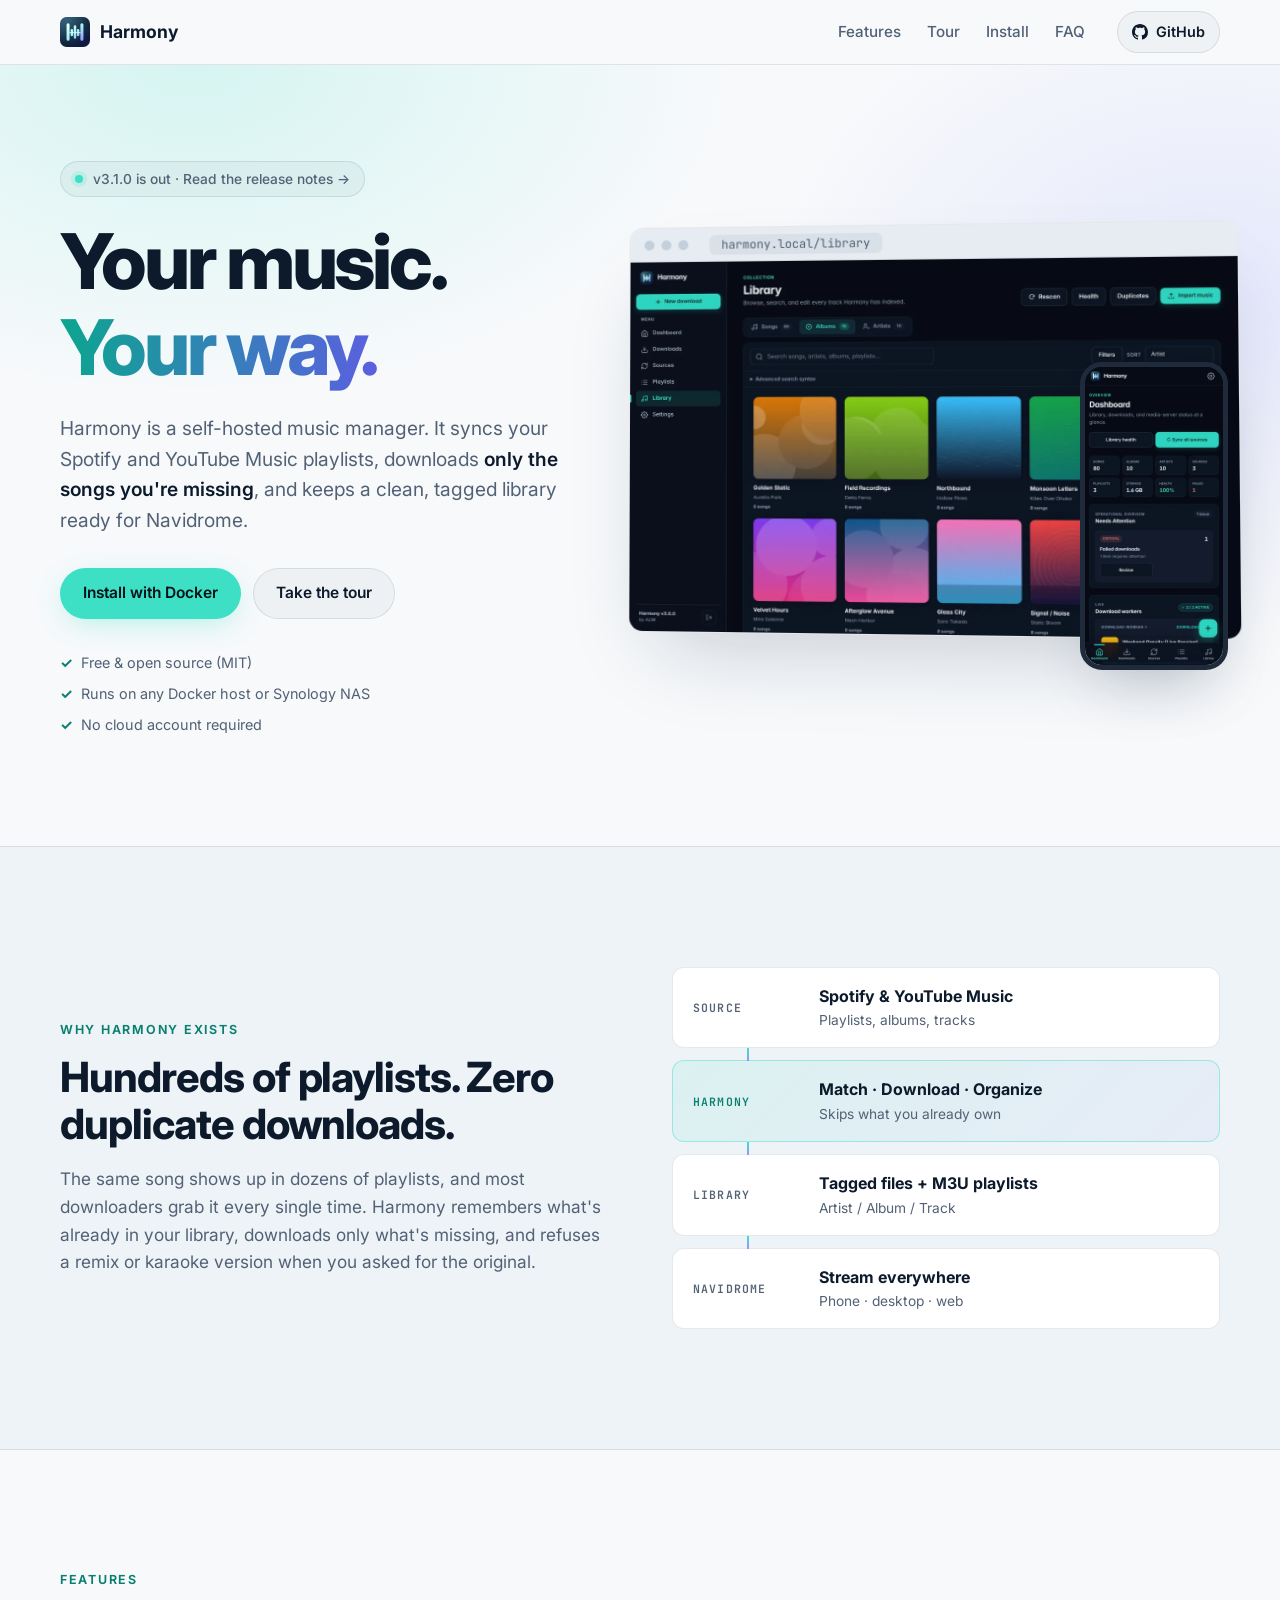
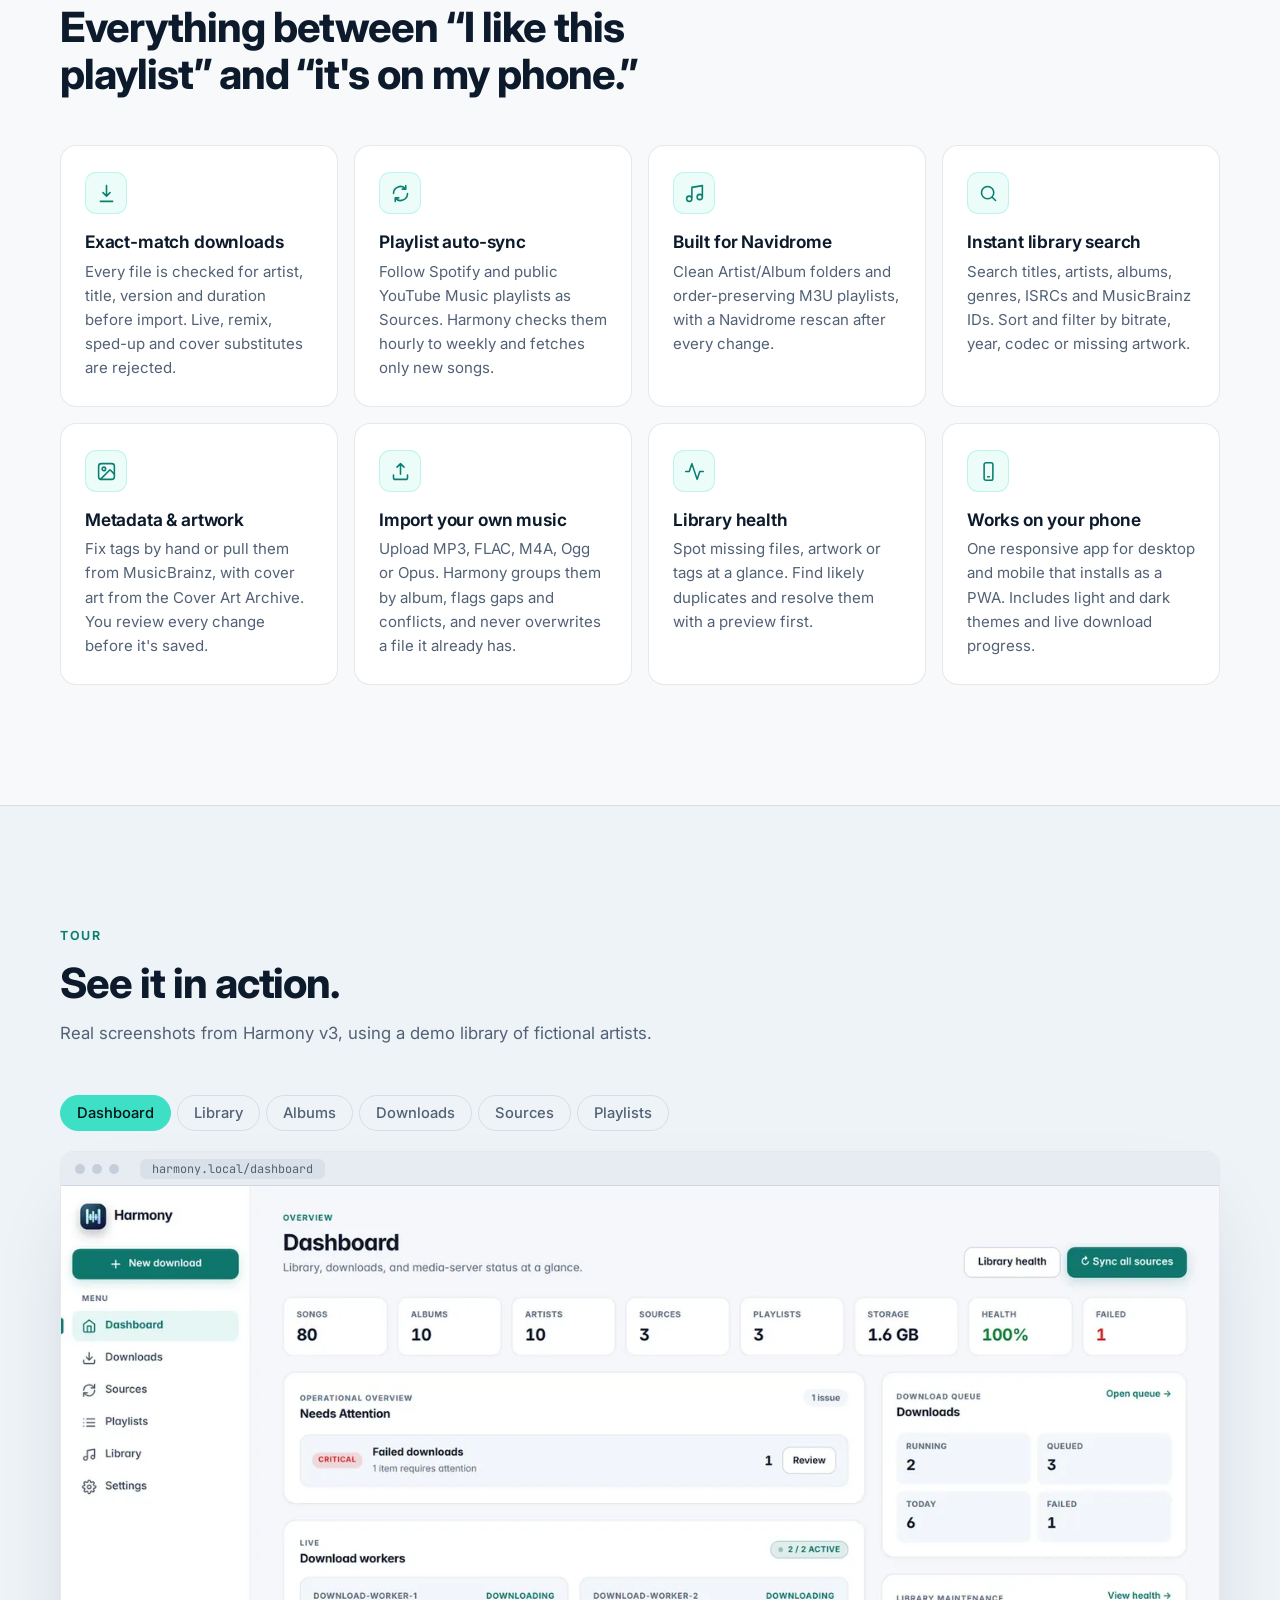
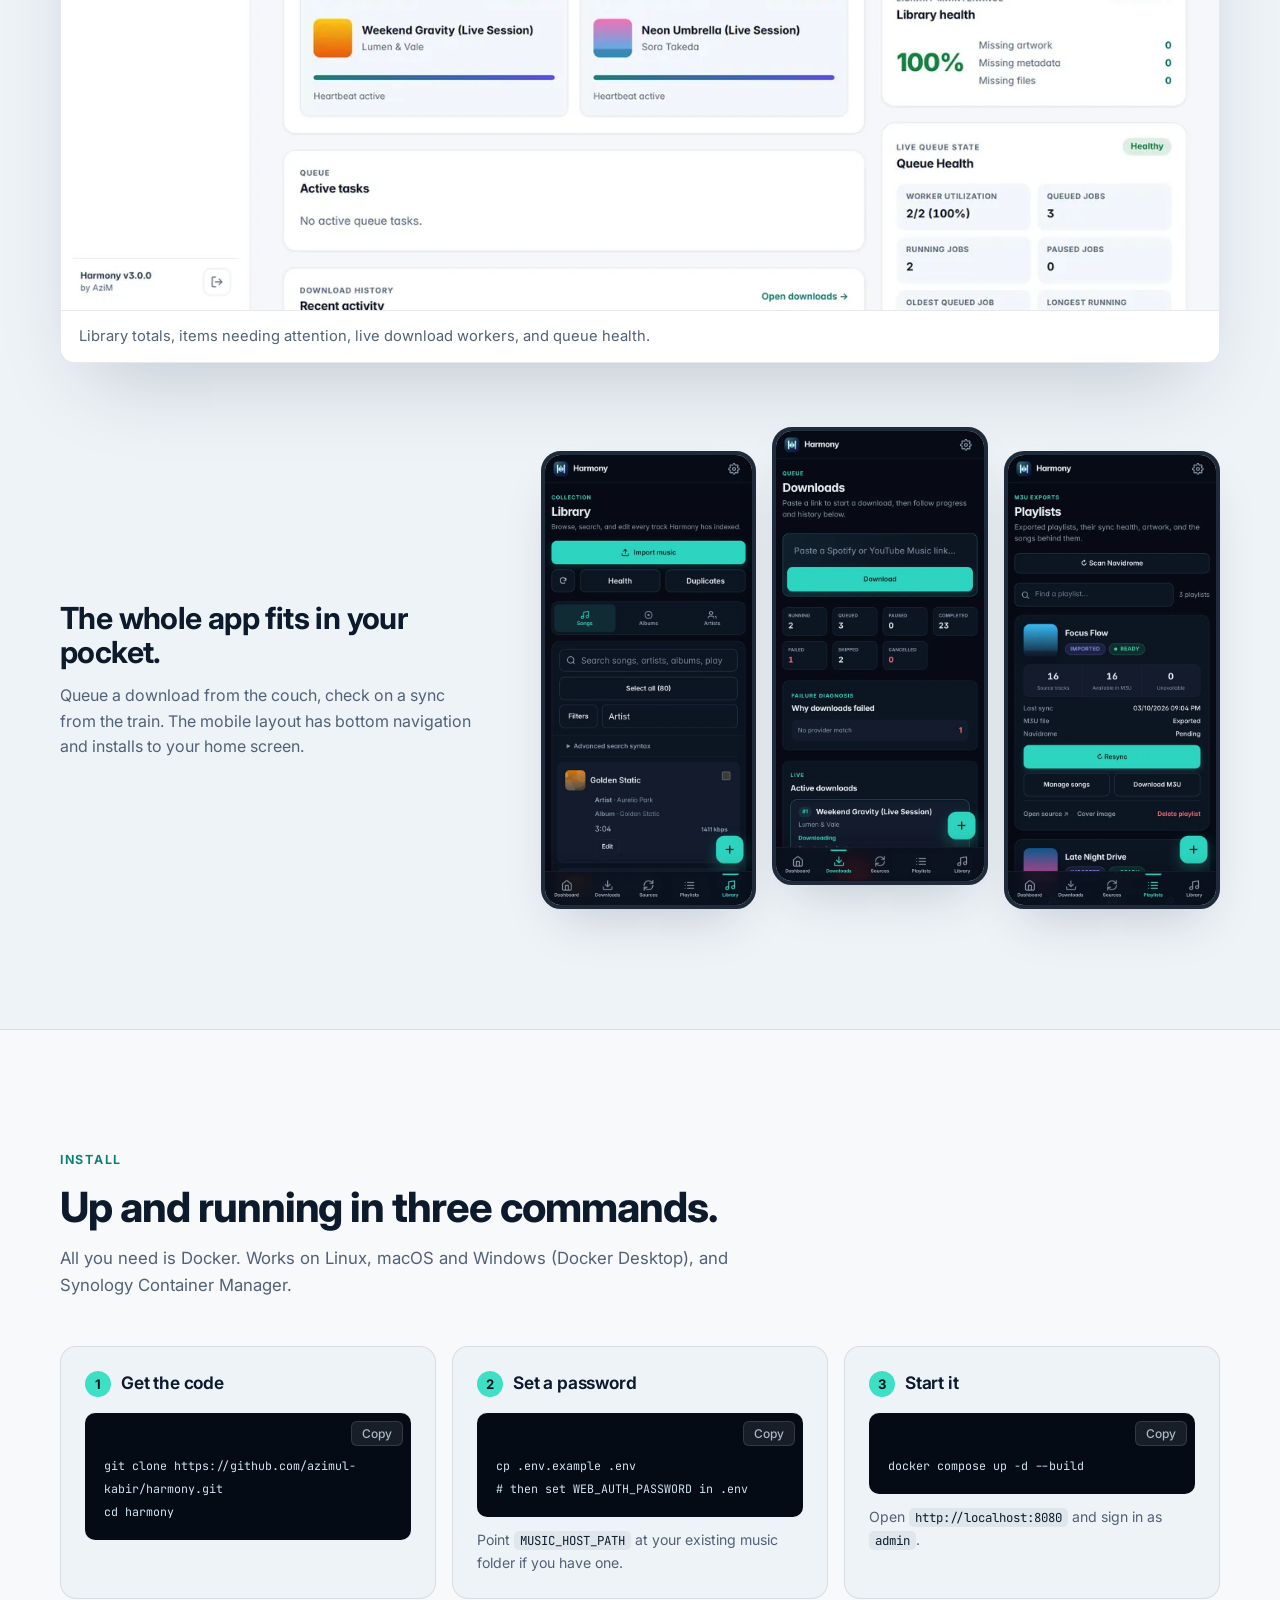
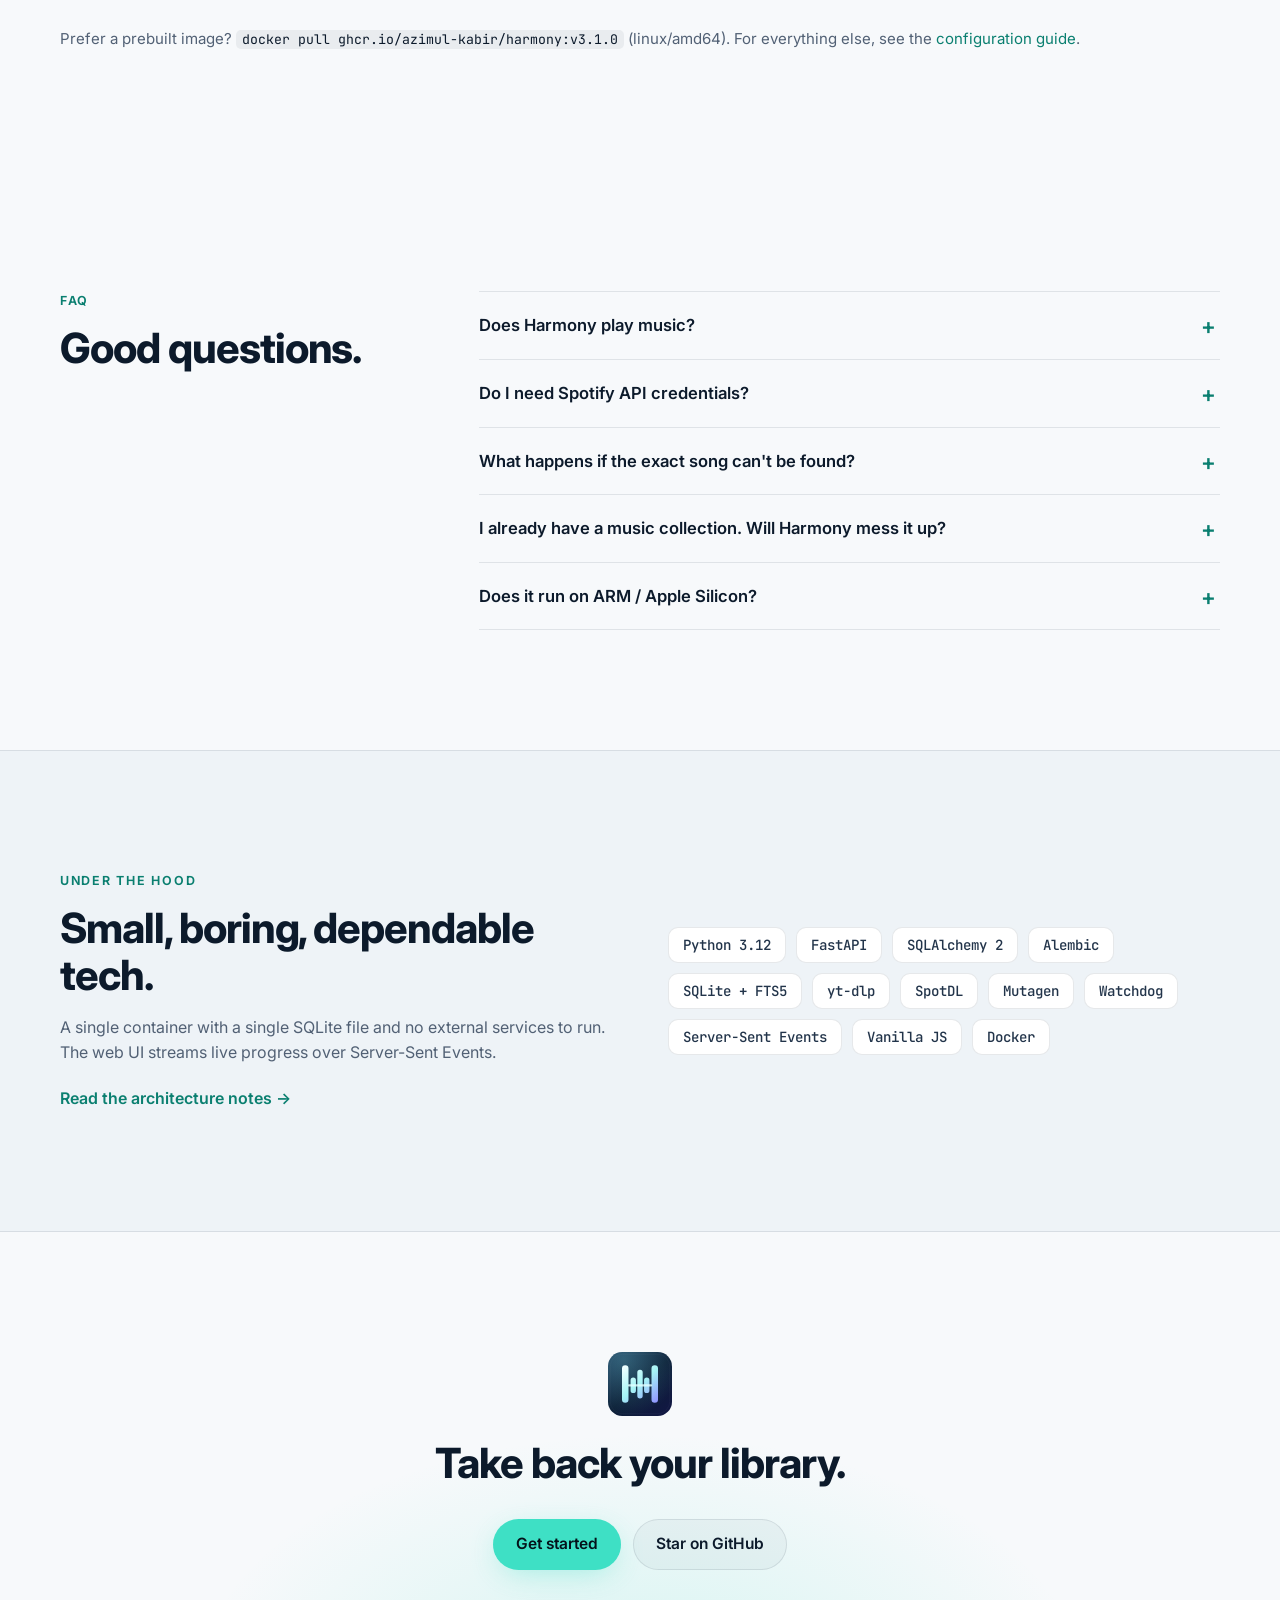
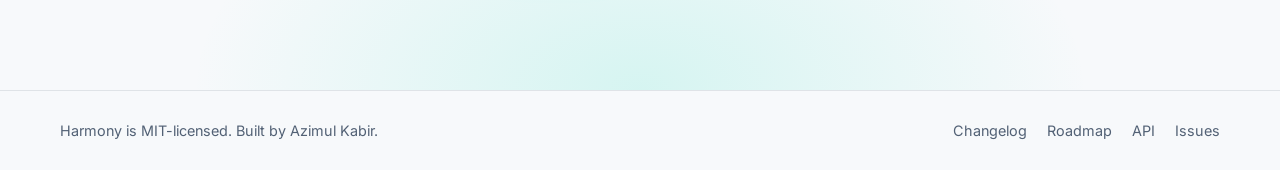
==== commit 256d8e00: "Add a light theme that follows the system setting Move hardcoded colors in styles.css into :root tok" ====
--- a/index.html
+++ b/index.html
@@ -5,7 +5,9 @@
     <meta name="viewport" content="width=device-width, initial-scale=1">
     <title>Harmony — Self-hosted music library for Navidrome</title>
     <meta name="description" content="Harmony is a free, open-source, self-hosted music manager. Sync Spotify and YouTube Music playlists, download only what's missing, and keep a clean, tagged library for Navidrome. Runs in Docker.">
-    <meta name="theme-color" content="#08111f">
+    <meta name="color-scheme" content="dark light">
+    <meta name="theme-color" content="#08111f" media="(prefers-color-scheme: dark)">
+    <meta name="theme-color" content="#f7f9fb" media="(prefers-color-scheme: light)">
     <link rel="canonical" href="https://harmony.azimulkabir.com/">
     <meta property="og:type" content="website">
     <meta property="og:title" content="Harmony — Your music. Your way.">
--- a/styles.css
+++ b/styles.css
@@ -1,15 +1,64 @@
 :root {
+  color-scheme: dark;
   --bg: #08111f;
   --bg-2: #0c1828;
   --panel: #101e31;
   --line: rgba(255, 255, 255, 0.09);
+  --line-strong: rgba(255, 255, 255, 0.25);
   --text: #e8eef6;
   --muted: #93a3b8;
   --teal: #3ee0c5;
+  --teal-hover: #63ead3;
   --violet: #9298ff;
+  --accent: #3ee0c5;
+  --on-accent: #04121a;
+  --grad-a: #3ee0c5;
+  --grad-b: #9298ff;
+  --tint: rgba(255, 255, 255, 0.04);
+  --tint-2: rgba(255, 255, 255, 0.06);
+  --card-a: rgba(255, 255, 255, 0.035);
+  --card-b: rgba(255, 255, 255, 0.01);
+  --nav-bg: rgba(8, 17, 31, 0.75);
+  --glow-teal: rgba(62, 224, 197, 0.13);
+  --glow-violet: rgba(146, 152, 255, 0.16);
+  --window-bar: #0d192a;
+  --window-dot: #2a3a50;
+  --bezel: #1a2638;
+  --shadow: rgba(0, 0, 0, 0.7);
+  --code-bg: #050b15;
+  --code-text: #cfe3f2;
+  --chip-text: #cfe3f2;
   --radius: 16px;
   --font: "Inter", system-ui, -apple-system, "Segoe UI", Roboto, sans-serif;
   --mono: "JetBrains Mono", ui-monospace, SFMono-Regular, Menlo, monospace;
+}
+
+@media (prefers-color-scheme: light) {
+  :root {
+    color-scheme: light;
+    --bg: #f7f9fb;
+    --bg-2: #eef3f7;
+    --panel: #ffffff;
+    --line: rgba(12, 32, 56, 0.1);
+    --line-strong: rgba(12, 32, 56, 0.28);
+    --text: #0c1a2b;
+    --muted: #526175;
+    --accent: #0a7f70;
+    --grad-a: #0ca58f;
+    --grad-b: #5b5fe0;
+    --tint: rgba(12, 32, 56, 0.035);
+    --tint-2: rgba(12, 32, 56, 0.06);
+    --card-a: #ffffff;
+    --card-b: #ffffff;
+    --nav-bg: rgba(247, 249, 251, 0.8);
+    --glow-teal: rgba(62, 224, 197, 0.18);
+    --glow-violet: rgba(146, 152, 255, 0.18);
+    --window-bar: #e6ecf2;
+    --window-dot: #c4cfdb;
+    --bezel: #1f2a3a;
+    --shadow: rgba(16, 36, 64, 0.22);
+    --chip-text: #22344a;
+  }
 }
 
 * { box-sizing: border-box; }
@@ -22,19 +71,19 @@
   -webkit-font-smoothing: antialiased;
 }
 img { display: block; max-width: 100%; height: auto; }
-a { color: var(--teal); text-decoration: none; }
+a { color: var(--accent); text-decoration: none; }
 a:hover { text-decoration: underline; }
 h1, h2, h3 { margin: 0; line-height: 1.12; letter-spacing: -0.025em; }
 h2 { font-size: clamp(1.8rem, 3.6vw, 2.6rem); font-weight: 750; }
 h3 { font-size: 1.08rem; font-weight: 650; letter-spacing: -0.01em; }
 p { margin: 0; }
 code { font-family: var(--mono); font-size: 0.88em; }
-:focus-visible { outline: 2px solid var(--teal); outline-offset: 3px; border-radius: 6px; }
+:focus-visible { outline: 2px solid var(--accent); outline-offset: 3px; border-radius: 6px; }
 
 .wrap { width: min(1160px, 100% - 32px); margin-inline: auto; }
 .section { padding: clamp(72px, 10vw, 120px) 0; }
 .eyebrow {
-  color: var(--teal);
+  color: var(--accent);
   font-size: 0.78rem;
   font-weight: 650;
   letter-spacing: 0.14em;
@@ -44,13 +93,13 @@
 .head { max-width: 720px; margin-bottom: 48px; }
 .sub { color: var(--muted); margin-top: 14px; font-size: 1.05rem; }
 .grad {
-  background: linear-gradient(90deg, var(--teal), var(--violet));
+  background: linear-gradient(90deg, var(--grad-a), var(--grad-b));
   -webkit-background-clip: text;
   background-clip: text;
   color: transparent;
 }
 
-.skip { position: absolute; left: -999px; top: 8px; background: var(--teal); color: #04121a; padding: 8px 14px; border-radius: 8px; z-index: 100; }
+.skip { position: absolute; left: -999px; top: 8px; background: var(--teal); color: var(--on-accent); padding: 8px 14px; border-radius: 8px; z-index: 100; }
 .skip:focus { left: 8px; }
 
 /* Buttons */
@@ -62,16 +111,16 @@
   transition: transform .15s ease, background .15s ease, border-color .15s ease;
 }
 .btn:hover { text-decoration: none; transform: translateY(-1px); }
-.btn-primary { background: var(--teal); color: #04121a; box-shadow: 0 8px 30px -8px rgba(62, 224, 197, .55); }
-.btn-primary:hover { background: #63ead3; }
-.btn-ghost { color: var(--text); border-color: var(--line); background: rgba(255,255,255,.03); }
-.btn-ghost:hover { border-color: rgba(255,255,255,.25); }
+.btn-primary { background: var(--teal); color: var(--on-accent); box-shadow: 0 8px 30px -8px rgba(62, 224, 197, .45); }
+.btn-primary:hover { background: var(--teal-hover); }
+.btn-ghost { color: var(--text); border-color: var(--line); background: var(--tint); }
+.btn-ghost:hover { border-color: var(--line-strong); }
 .btn-sm { padding: 8px 14px; font-size: 0.9rem; }
 
 /* Nav */
 .nav {
   position: sticky; top: 0; z-index: 50;
-  background: rgba(8, 17, 31, 0.75);
+  background: var(--nav-bg);
   backdrop-filter: blur(14px);
   -webkit-backdrop-filter: blur(14px);
   border-bottom: 1px solid var(--line);
@@ -88,14 +137,14 @@
   position: relative; overflow: hidden;
   padding: clamp(56px, 8vw, 96px) 0 clamp(64px, 9vw, 110px);
   background:
-    radial-gradient(60% 60% at 15% 0%, rgba(62, 224, 197, .13), transparent 70%),
-    radial-gradient(50% 60% at 95% 30%, rgba(146, 152, 255, .16), transparent 70%);
+    radial-gradient(60% 60% at 15% 0%, var(--glow-teal), transparent 70%),
+    radial-gradient(50% 60% at 95% 30%, var(--glow-violet), transparent 70%);
 }
 .hero-grid { display: grid; grid-template-columns: 1fr 1.15fr; gap: 56px; align-items: center; }
 .pill {
   display: inline-flex; align-items: center; gap: 10px;
   padding: 6px 14px; border-radius: 999px;
-  border: 1px solid var(--line); background: rgba(255,255,255,.04);
+  border: 1px solid var(--line); background: var(--tint);
   color: var(--muted); font-size: 0.86rem; font-weight: 500;
 }
 .pill:hover { color: var(--text); text-decoration: none; }
@@ -105,7 +154,7 @@
 .lede em { color: var(--text); font-style: normal; font-weight: 600; }
 .cta { display: flex; flex-wrap: wrap; gap: 12px; margin-top: 32px; }
 .facts { list-style: none; padding: 0; margin: 32px 0 0; display: flex; flex-wrap: wrap; gap: 8px 22px; color: var(--muted); font-size: 0.9rem; }
-.facts li::before { content: "✓"; color: var(--teal); margin-right: 8px; font-weight: 700; }
+.facts li::before { content: "✓"; color: var(--accent); margin-right: 8px; font-weight: 700; }
 
 .hero-visual { position: relative; padding-bottom: 40px; }
 .window {
@@ -113,16 +162,16 @@
   border-radius: 14px; overflow: hidden;
   background: var(--panel);
   border: 1px solid var(--line);
-  box-shadow: 0 40px 80px -30px rgba(0,0,0,.7), 0 0 0 1px rgba(0,0,0,.3);
-}
-.window-bar { display: flex; align-items: center; gap: 7px; height: 34px; padding: 0 14px; background: #0d192a; border-bottom: 1px solid var(--line); }
-.window-bar i { width: 10px; height: 10px; border-radius: 50%; background: #2a3a50; }
-.window-bar span { margin-left: 14px; padding: 2px 12px; border-radius: 6px; background: rgba(255,255,255,.05); color: var(--muted); font: 0.74rem var(--mono); }
+  box-shadow: 0 40px 80px -30px var(--shadow);
+}
+.window-bar { display: flex; align-items: center; gap: 7px; height: 34px; padding: 0 14px; background: var(--window-bar); border-bottom: 1px solid var(--line); }
+.window-bar i { width: 10px; height: 10px; border-radius: 50%; background: var(--window-dot); }
+.window-bar span { margin-left: 14px; padding: 2px 12px; border-radius: 6px; background: var(--tint-2); color: var(--muted); font: 0.74rem var(--mono); }
 .hero-visual .window { transform: perspective(1600px) rotateY(-6deg) rotateX(2deg); transform-origin: left center; }
 .phone {
   position: absolute; right: -8px; bottom: 0; width: 25%;
-  border-radius: 22px; border: 5px solid #1a2638;
-  box-shadow: 0 30px 60px -20px rgba(0,0,0,.8);
+  border-radius: 22px; border: 5px solid var(--bezel);
+  box-shadow: 0 30px 60px -20px var(--shadow);
 }
 
 /* Why */
@@ -141,13 +190,13 @@
 .flow-tag { grid-row: span 2; align-self: center; font: 600 0.72rem var(--mono); text-transform: uppercase; letter-spacing: .1em; color: var(--muted); }
 .flow small { color: var(--muted); font-size: 0.86rem; }
 .flow-main { border-color: rgba(62,224,197,.45) !important; background: linear-gradient(135deg, rgba(62,224,197,.1), rgba(146,152,255,.08)) !important; }
-.flow-main .flow-tag { color: var(--teal); }
+.flow-main .flow-tag { color: var(--accent); }
 
 /* Features */
 .features { display: grid; grid-template-columns: repeat(4, 1fr); gap: 16px; }
 .card {
   padding: 26px 24px; border-radius: var(--radius);
-  background: linear-gradient(180deg, rgba(255,255,255,.035), rgba(255,255,255,.01));
+  background: linear-gradient(180deg, var(--card-a), var(--card-b));
   border: 1px solid var(--line);
   transition: border-color .2s ease, transform .2s ease;
 }
@@ -158,7 +207,7 @@
   display: grid; place-items: center;
   background: rgba(62,224,197,.1); border: 1px solid rgba(62,224,197,.25);
 }
-.ico svg { width: 21px; height: 21px; fill: none; stroke: var(--teal); stroke-width: 1.8; stroke-linecap: round; stroke-linejoin: round; }
+.ico svg { width: 21px; height: 21px; fill: none; stroke: var(--accent); stroke-width: 1.8; stroke-linecap: round; stroke-linejoin: round; }
 
 /* Tour */
 .tour { background: var(--bg-2); border-block: 1px solid var(--line); }
@@ -169,14 +218,14 @@
   background: transparent; border: 1px solid var(--line);
 }
 .tabs button:hover { color: var(--text); }
-.tabs button[aria-selected="true"] { color: #04121a; background: var(--teal); border-color: var(--teal); }
+.tabs button[aria-selected="true"] { color: var(--on-accent); background: var(--teal); border-color: var(--teal); }
 .tour-window img { transition: opacity .2s ease; }
 .tour-window figcaption { padding: 14px 18px; color: var(--muted); font-size: 0.92rem; border-top: 1px solid var(--line); }
 .mobile-row { display: grid; grid-template-columns: 1fr 1.6fr; gap: 56px; align-items: center; margin-top: 88px; }
 .mobile-copy h3 { font-size: clamp(1.4rem, 2.4vw, 1.9rem); font-weight: 700; letter-spacing: -0.02em; }
 .mobile-copy p { color: var(--muted); margin-top: 14px; }
 .phones { display: grid; grid-template-columns: repeat(3, 1fr); gap: 16px; }
-.phones img { border-radius: 20px; border: 4px solid #1a2638; box-shadow: 0 24px 50px -20px rgba(0,0,0,.7); }
+.phones img { border-radius: 20px; border: 4px solid var(--bezel); box-shadow: 0 24px 50px -20px var(--shadow); }
 .phones img:nth-child(2) { transform: translateY(-24px); }
 
 /* Install */
@@ -185,23 +234,23 @@
 .steps h3::before {
   content: counter(step); display: inline-grid; place-items: center;
   width: 26px; height: 26px; margin-right: 10px; border-radius: 50%;
-  background: var(--teal); color: #04121a; font-size: 0.82rem; font-weight: 700;
+  background: var(--teal); color: var(--on-accent); font-size: 0.82rem; font-weight: 700;
 }
 .code { position: relative; margin-top: 16px; }
 .code pre {
   margin: 0; padding: 40px 18px 16px; white-space: pre-wrap; overflow-wrap: anywhere;
-  border-radius: 10px; background: #050b15; border: 1px solid var(--line);
-  font: 0.83rem/1.7 var(--mono); color: #cfe3f2;
+  border-radius: 10px; background: var(--code-bg); border: 1px solid var(--line);
+  font: 0.83rem/1.7 var(--mono); color: var(--code-text);
 }
 .copy {
   position: absolute; top: 8px; right: 8px;
-  font: 500 0.75rem var(--font); color: var(--muted);
+  font: 500 0.75rem var(--font); color: #a9b8c9;
   padding: 4px 10px; border-radius: 6px; cursor: pointer;
-  background: rgba(255,255,255,.06); border: 1px solid var(--line);
-}
-.copy:hover { color: var(--text); }
+  background: rgba(255,255,255,.08); border: 1px solid rgba(255,255,255,.12);
+}
+.copy:hover { color: #fff; }
 .note { color: var(--muted); font-size: 0.88rem; margin-top: 12px; }
-.note code, .alt code, .faq code { color: var(--text); background: rgba(255,255,255,.06); padding: 1px 6px; border-radius: 5px; }
+.note code, .alt code, .faq code { color: var(--text); background: var(--tint-2); padding: 1px 6px; border-radius: 5px; }
 .alt { margin-top: 28px; color: var(--muted); font-size: 0.94rem; overflow-wrap: anywhere; }
 
 /* FAQ */
@@ -213,7 +262,7 @@
   font-weight: 600; font-size: 1.04rem;
 }
 .faq summary::-webkit-details-marker { display: none; }
-.faq summary::after { content: "+"; position: absolute; right: 4px; top: 16px; font-size: 1.4rem; color: var(--teal); transition: transform .2s ease; }
+.faq summary::after { content: "+"; position: absolute; right: 4px; top: 16px; font-size: 1.4rem; color: var(--accent); transition: transform .2s ease; }
 .faq details[open] summary::after { transform: rotate(45deg); }
 .faq details p { color: var(--muted); padding: 0 36px 22px 0; }
 
@@ -223,10 +272,10 @@
 .stack-inner p:not(.eyebrow) { color: var(--muted); margin: 16px 0 20px; }
 .link { font-weight: 600; }
 .chips { list-style: none; margin: 0; padding: 0; display: flex; flex-wrap: wrap; gap: 10px; }
-.chips li { padding: 8px 14px; border-radius: 10px; border: 1px solid var(--line); background: var(--panel); font: 500 0.88rem var(--mono); color: #cfe3f2; }
+.chips li { padding: 8px 14px; border-radius: 10px; border: 1px solid var(--line); background: var(--panel); font: 500 0.88rem var(--mono); color: var(--chip-text); }
 
 /* Final CTA */
-.final { text-align: center; background: radial-gradient(50% 80% at 50% 100%, rgba(62,224,197,.12), transparent 70%); }
+.final { text-align: center; background: radial-gradient(50% 80% at 50% 100%, var(--glow-teal), transparent 70%); }
 .final-inner { display: flex; flex-direction: column; align-items: center; }
 .final h2 { margin-top: 24px; }
 .final .cta { justify-content: center; }
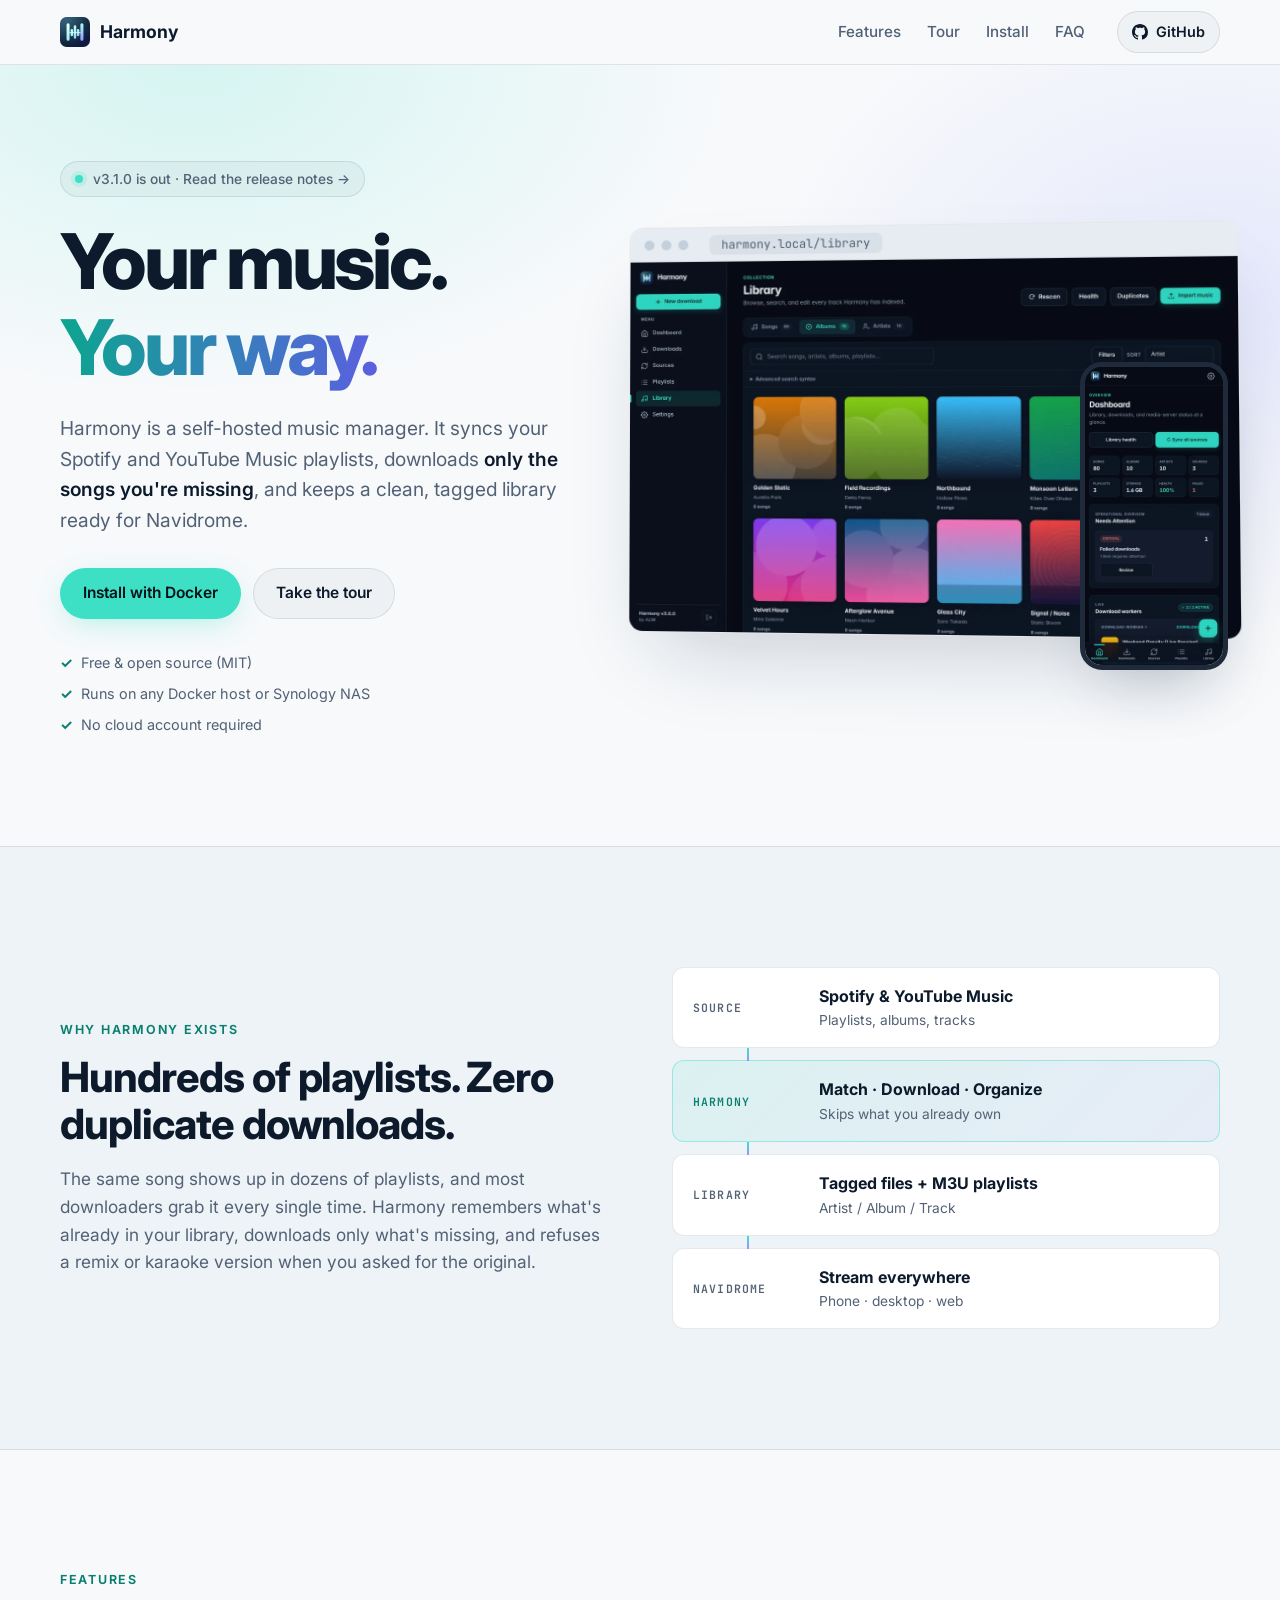
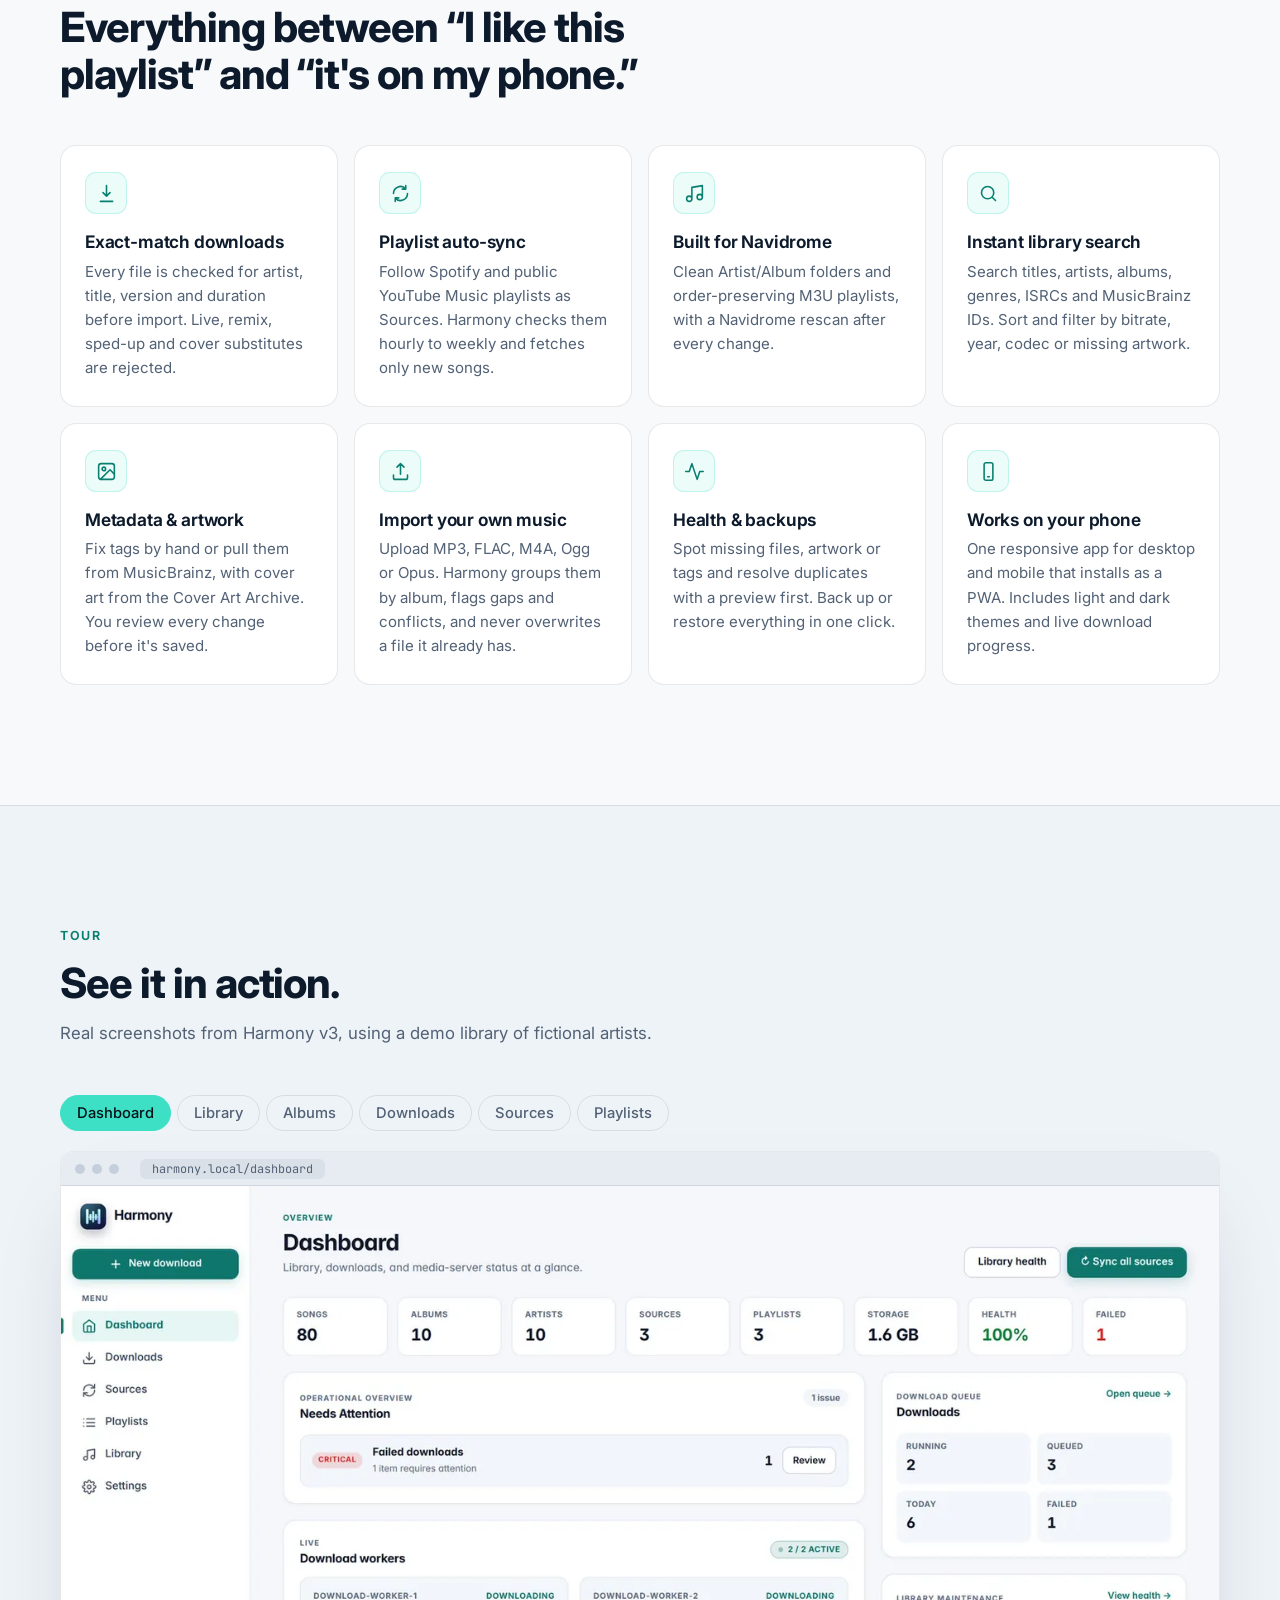
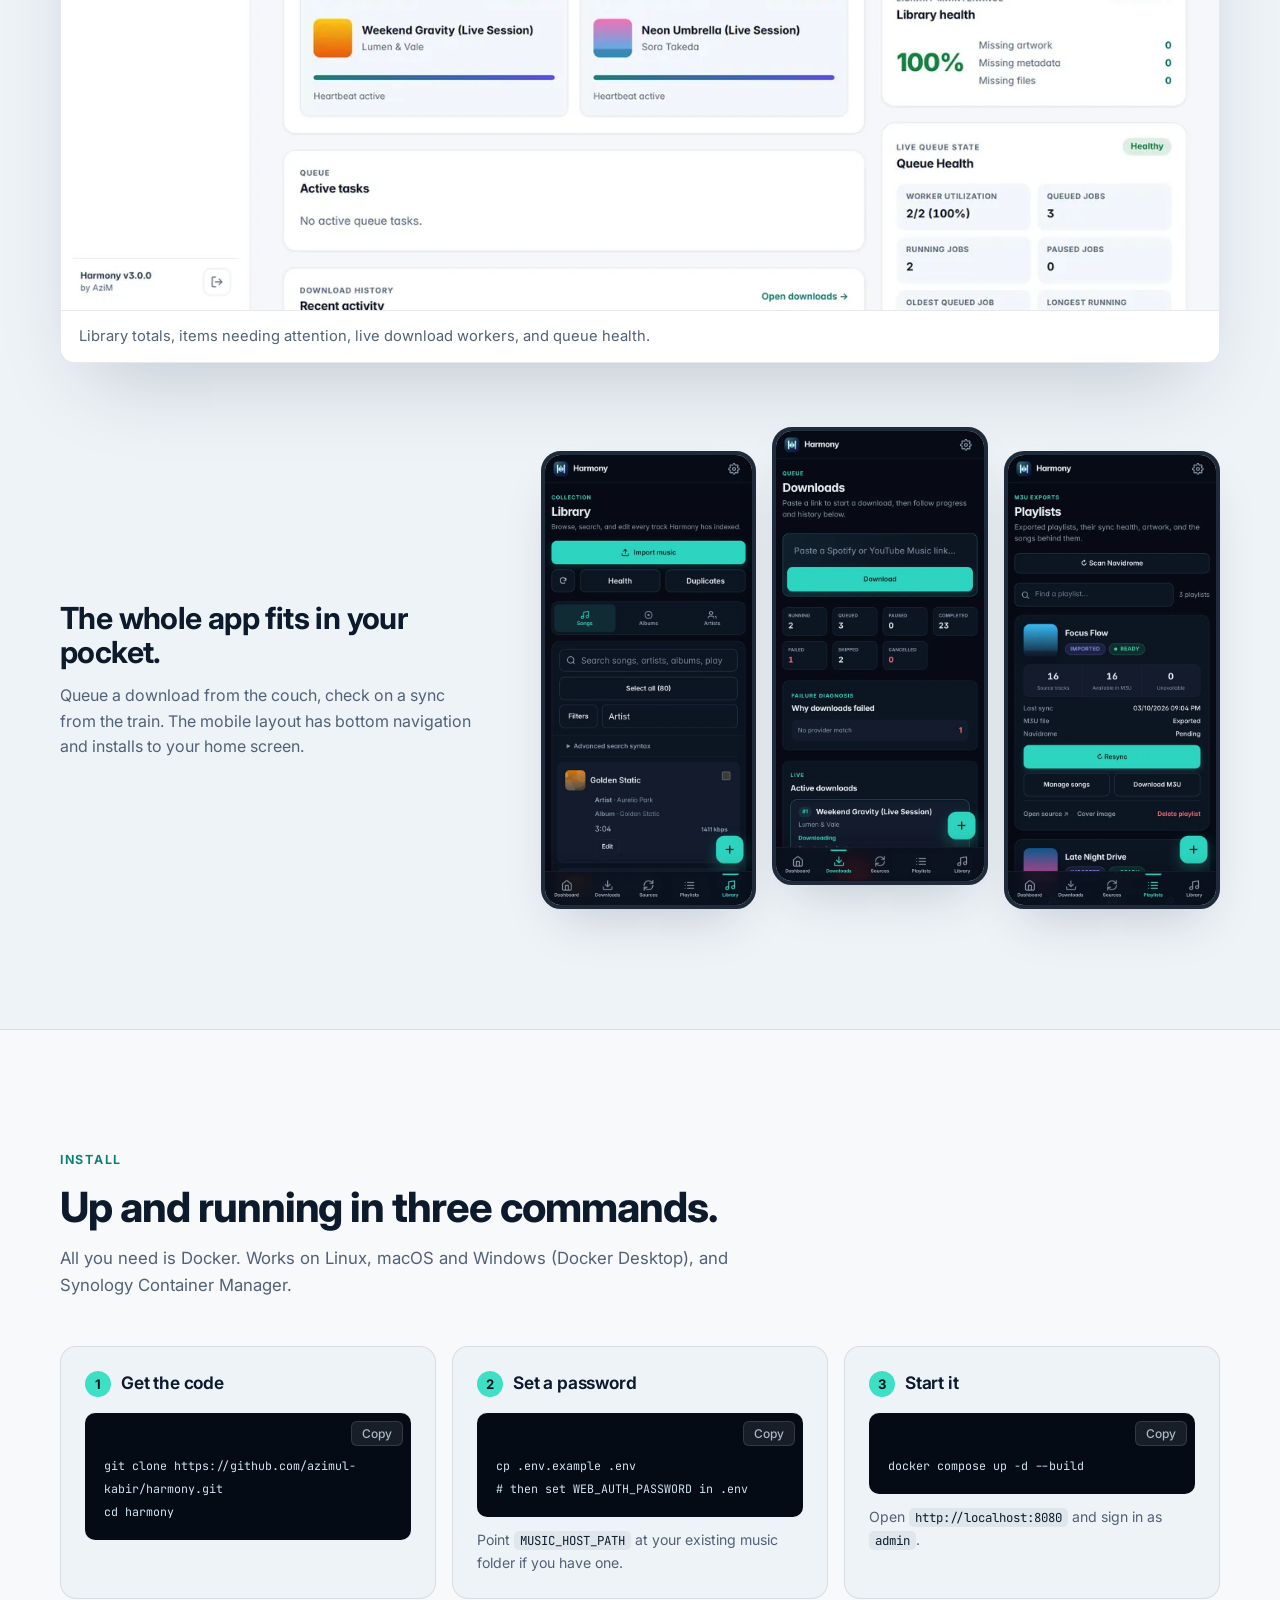
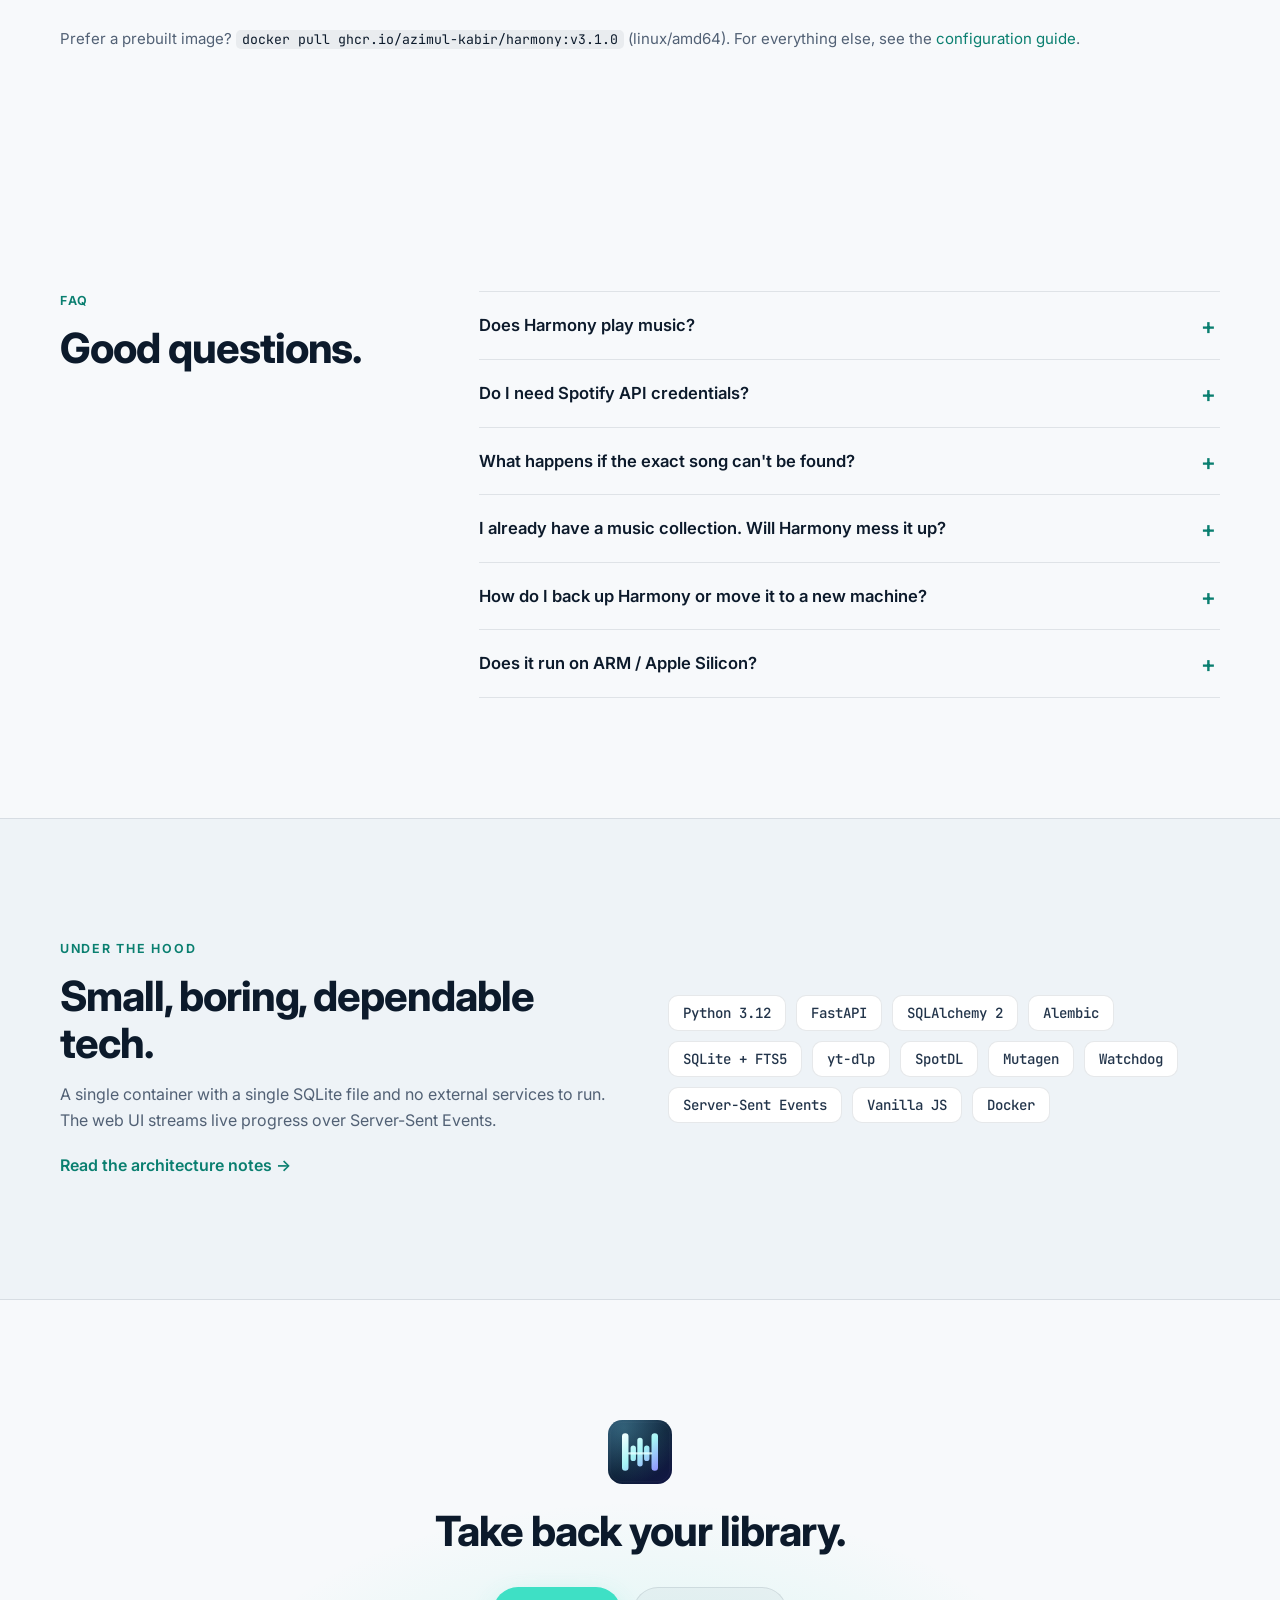
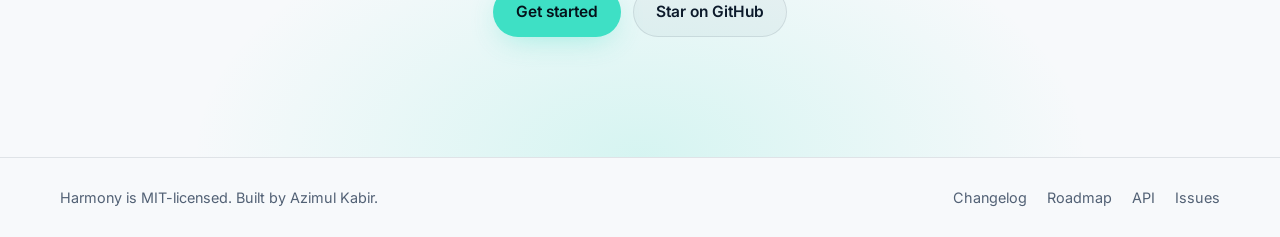
==== commit bfb7307b: "Mention backup and restore on the site Rename the Library health card to Health & backups and add an" ====
--- a/index.html
+++ b/index.html
@@ -8,6 +8,8 @@
     <meta name="color-scheme" content="dark light">
     <meta name="theme-color" content="#08111f" media="(prefers-color-scheme: dark)">
     <meta name="theme-color" content="#f7f9fb" media="(prefers-color-scheme: light)">
+    <meta name="author" content="Azimul Kabir">
+    <link rel="author" href="https://www.azimulkabir.com">
     <link rel="canonical" href="https://harmony.azimulkabir.com/">
     <meta property="og:type" content="website">
     <meta property="og:title" content="Harmony — Your music. Your way.">
@@ -141,8 +143,8 @@
             </article>
             <article class="card">
               <div class="ico"><svg viewBox="0 0 24 24"><path d="M22 12h-4l-3 9L9 3l-3 9H2"/></svg></div>
-              <h3>Library health</h3>
-              <p>Spot missing files, artwork or tags at a glance. Find likely duplicates and resolve them with a preview first.</p>
+              <h3>Health &amp; backups</h3>
+              <p>Spot missing files, artwork or tags and resolve duplicates with a preview first. Back up or restore everything in one click.</p>
             </article>
             <article class="card">
               <div class="ico"><svg viewBox="0 0 24 24"><rect x="7" y="2" width="10" height="20" rx="2"/><path d="M11 18h2"/></svg></div>
@@ -249,6 +251,10 @@
               <p>Harmony indexes what's there and uses it to skip downloads you don't need. It never replaces an existing file automatically, and every destructive action asks you to confirm a preview first.</p>
             </details>
             <details>
+              <summary>How do I back up Harmony or move it to a new machine?</summary>
+              <p>Open <strong>Settings → Operations</strong> and choose <strong>Download backup</strong>. You get one ZIP with your library index, Sources, playlists, history, settings and cached artwork. On the new install, choose <strong>Restore backup</strong> and restart Harmony. Keep a copy of your music folder too; the music files themselves aren't in the backup.</p>
+            </details>
+            <details>
               <summary>Does it run on ARM / Apple Silicon?</summary>
               <p>The published image targets linux/amd64. On ARM hosts and Apple Silicon Macs, build locally with <code>docker compose up -d --build</code>.</p>
             </details>
@@ -287,7 +293,7 @@
 
     <footer class="footer">
       <div class="wrap footer-inner">
-        <span>Harmony is MIT-licensed. Built by <a href="https://github.com/azimul-kabir">Azimul Kabir</a>.</span>
+        <span>Harmony is MIT-licensed. Built by <a href="https://www.azimulkabir.com" rel="author">Azimul Kabir</a>.</span>
         <nav aria-label="Footer">
           <a href="https://github.com/azimul-kabir/harmony/blob/main/CHANGELOG.md">Changelog</a>
           <a href="https://github.com/azimul-kabir/harmony/blob/main/docs/roadmap.md">Roadmap</a>
